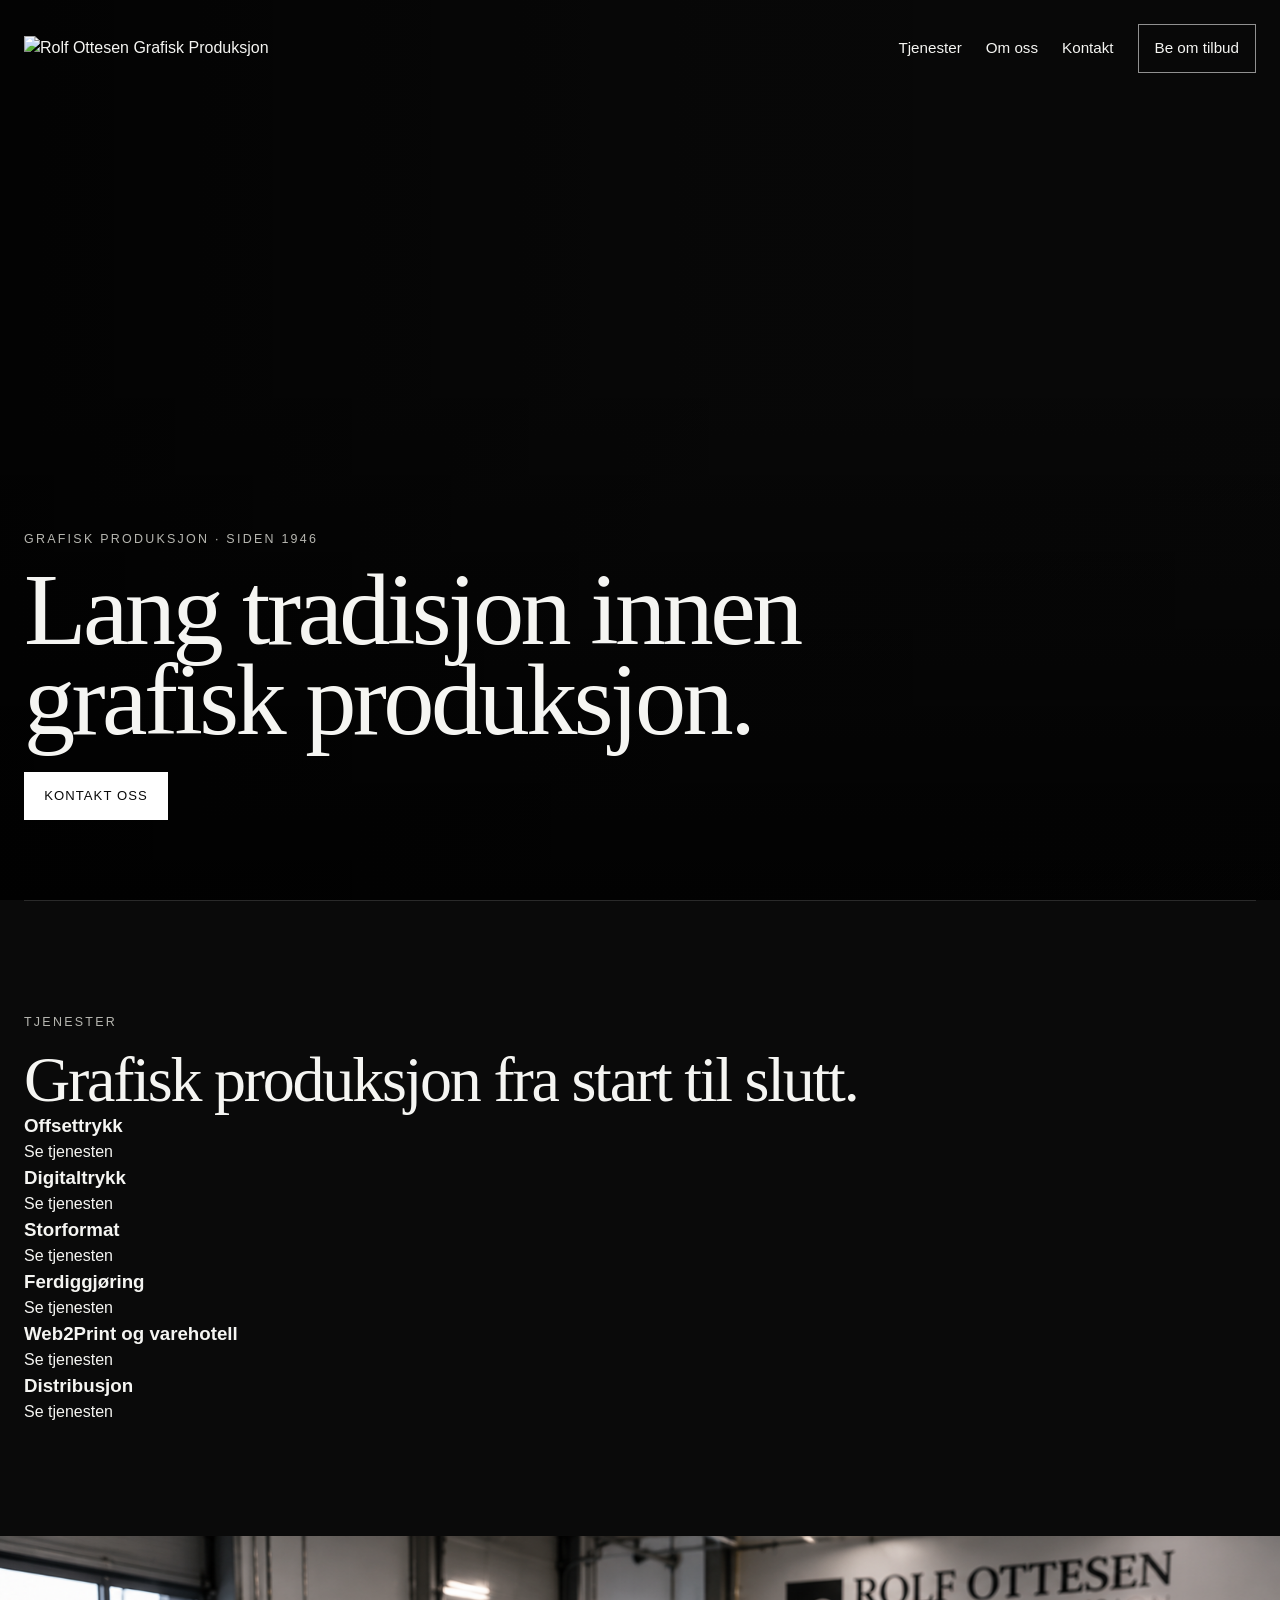
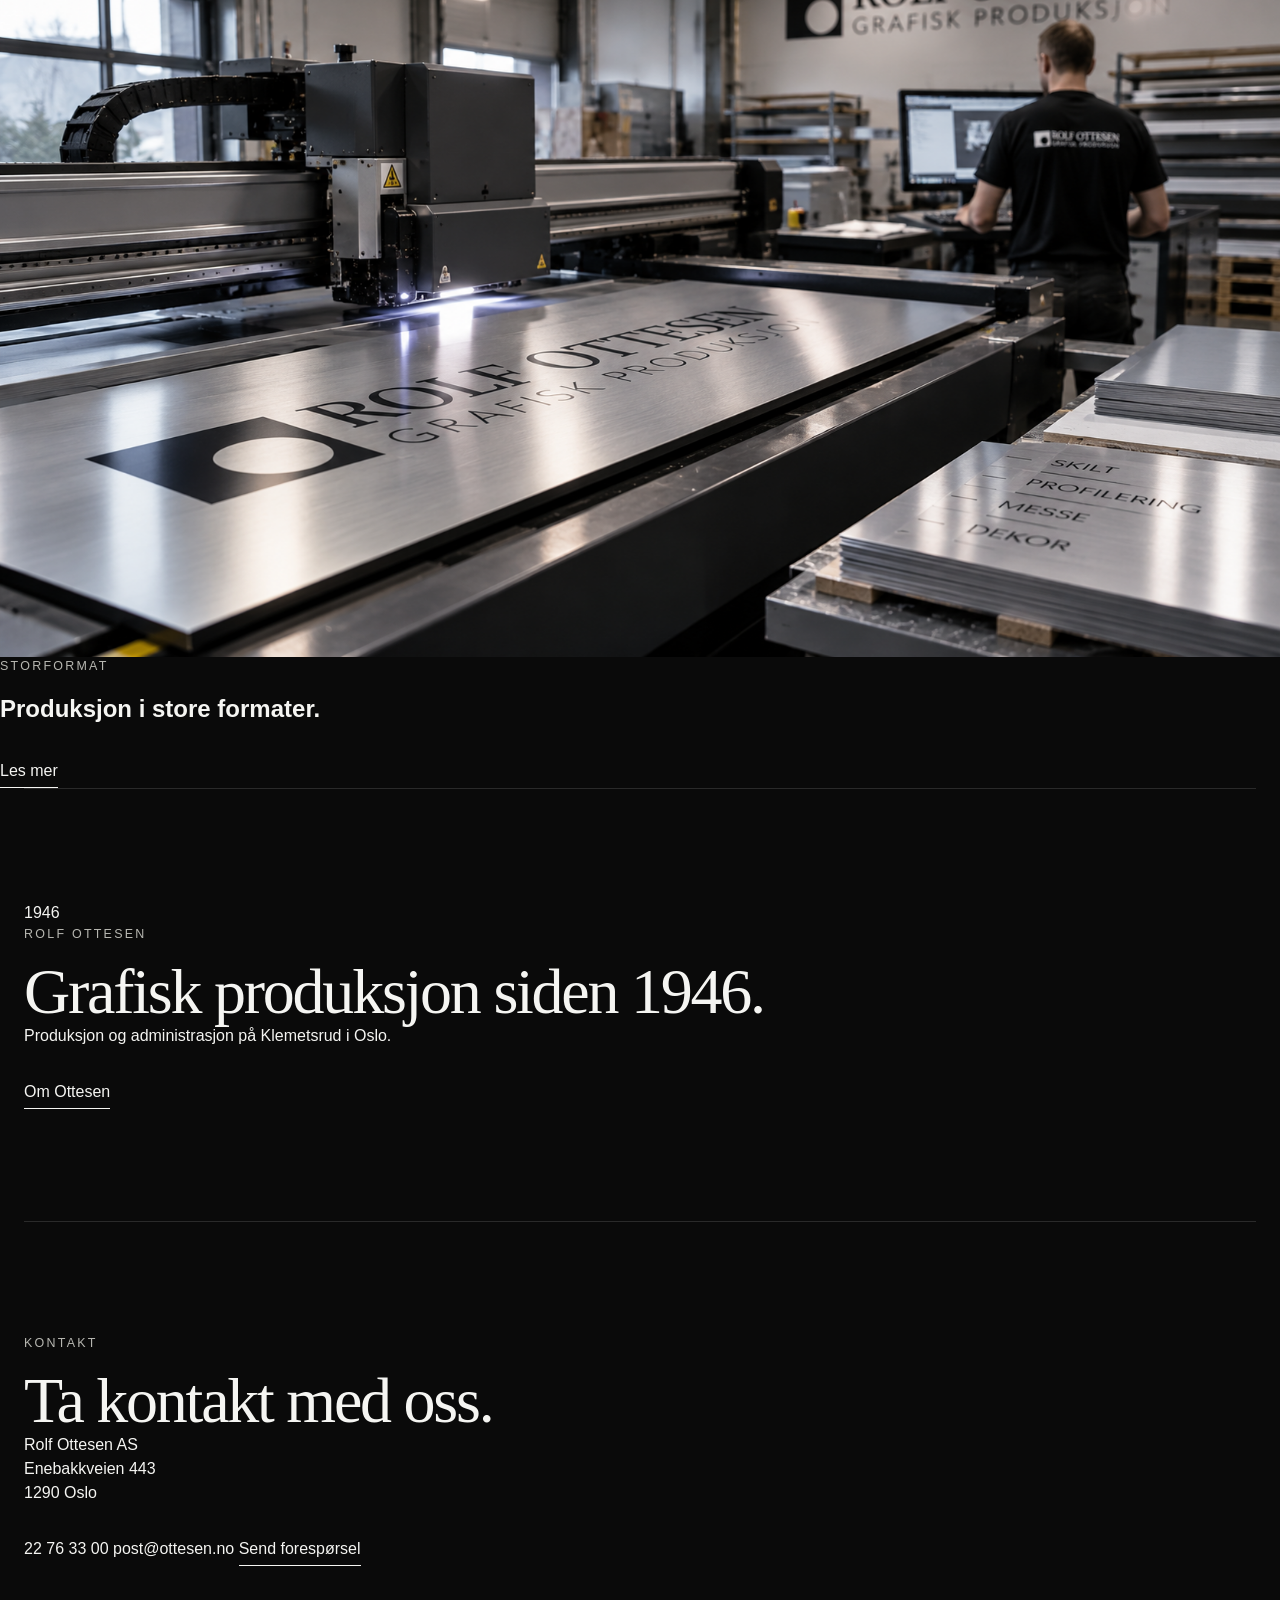
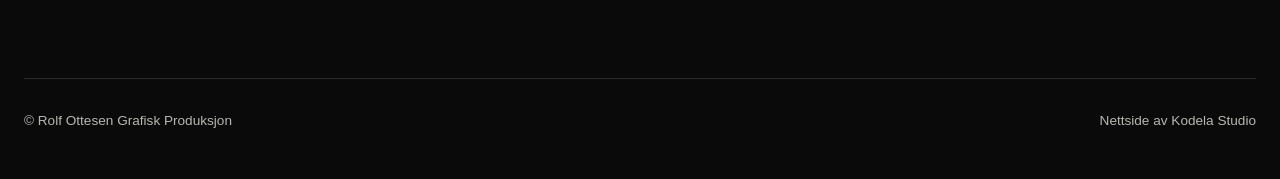
==== index.html @ e12b0594 "Simplify homepage and align content with Ottesen identity" ====
<!DOCTYPE html>
<html lang="no">
<head>
  <meta charset="UTF-8">
  <meta name="viewport" content="width=device-width, initial-scale=1.0">
  <meta name="description" content="Rolf Ottesen Grafisk Produksjon – totalleverandør av trykksaker siden 1946.">
  <title>Rolf Ottesen | Grafisk Produksjon</title>
  <link rel="stylesheet" href="css/style.css">
</head>
<body>
  <header class="site-header">
    <a href="index.html" class="logo-link" aria-label="Rolf Ottesen forside">
      <img src="assests/logo/logo1.png" alt="Rolf Ottesen Grafisk Produksjon" class="site-logo">
    </a>
    <nav class="main-nav" aria-label="Hovednavigasjon">
      <a href="tjenester.html">Tjenester</a>
      <a href="om.html">Om oss</a>
      <a href="kontakt.html">Kontakt</a>
      <a href="kontakt.html" class="nav-cta">Be om tilbud</a>
    </nav>
  </header>

  <main>
    <section class="hero">
      <video class="hero-video" autoplay muted loop playsinline preload="metadata">
        <source src="assests/video/rolfOttsersenHeroVideo.mp4" type="video/mp4">
      </video>
      <div class="hero-overlay"></div>
      <div class="hero-content">
        <p class="eyebrow">Grafisk produksjon · siden 1946</p>
        <h1>Lang tradisjon innen<br>grafisk produksjon.</h1>
        <a href="kontakt.html" class="button button-primary">Kontakt oss</a>
      </div>
    </section>

    <section class="section services-section">
      <div class="section-intro">
        <p class="eyebrow">Tjenester</p>
        <h2>Grafisk produksjon fra start til slutt.</h2>
      </div>
      <div class="service-list">
        <a href="tjenester.html" class="service-row"><h3>Offsettrykk</h3><span>Se tjenesten</span></a>
        <a href="tjenester.html" class="service-row"><h3>Digitaltrykk</h3><span>Se tjenesten</span></a>
        <a href="tjenester.html" class="service-row"><h3>Storformat</h3><span>Se tjenesten</span></a>
        <a href="tjenester.html" class="service-row"><h3>Ferdiggjøring</h3><span>Se tjenesten</span></a>
        <a href="tjenester.html" class="service-row"><h3>Web2Print og varehotell</h3><span>Se tjenesten</span></a>
        <a href="tjenester.html" class="service-row"><h3>Distribusjon</h3><span>Se tjenesten</span></a>
      </div>
    </section>

    <section class="production-feature">
      <div class="production-image-wrap">
        <img src="assests/images/aluminiumbilde.png" alt="Grafisk produksjon i storformat" class="production-image">
      </div>
      <div class="production-copy">
        <p class="eyebrow">Storformat</p>
        <h2>Produksjon i store formater.</h2>
        <a href="tjenester.html" class="text-link">Les mer</a>
      </div>
    </section>

    <section class="section heritage-section">
      <p class="heritage-year">1946</p>
      <div class="heritage-copy">
        <p class="eyebrow">Rolf Ottesen</p>
        <h2>Grafisk produksjon siden 1946.</h2>
        <p>Produksjon og administrasjon på Klemetsrud i Oslo.</p>
        <a href="om.html" class="text-link">Om Ottesen</a>
      </div>
    </section>

    <section class="section contact-section">
      <div>
        <p class="eyebrow">Kontakt</p>
        <h2>Ta kontakt med oss.</h2>
      </div>
      <div class="contact-details">
        <p>Rolf Ottesen AS</p>
        <p>Enebakkveien 443<br>1290 Oslo</p>
        <a href="tel:+4722763300">22 76 33 00</a>
        <a href="mailto:post@ottesen.no">post@ottesen.no</a>
        <a href="kontakt.html" class="text-link">Send forespørsel</a>
      </div>
    </section>
  </main>

  <footer class="site-footer">
    <p>© Rolf Ottesen Grafisk Produksjon</p>
    <p>Nettside av Kodela Studio</p>
  </footer>
  <script src="js/main.js"></script>
</body>
</html>
---- css/style.css ----
:root {
  --bg: #0a0a0a;
  --surface: #111111;
  --text: #f5f5f2;
  --muted: #b7b7b1;
  --line: #2a2a2a;
  --accent: #ffffff;
  --max-width: 1400px;
}
* { box-sizing: border-box; margin: 0; padding: 0; }
html { scroll-behavior: smooth; }
body { background: var(--bg); color: var(--text); font-family: Arial, Helvetica, sans-serif; line-height: 1.5; }
a { color: inherit; text-decoration: none; }
img, video { display: block; max-width: 100%; }
.site-header { position:absolute; inset:0 0 auto 0; z-index:20; display:flex; align-items:center; justify-content:space-between; gap:2rem; width:min(100% - 3rem,var(--max-width)); margin:0 auto; padding:1.5rem 0; }
.site-logo { width:260px; height:auto; }
.main-nav { display:flex; align-items:center; gap:1.5rem; font-size:.95rem; }
.main-nav a:not(.nav-cta) { position:relative; }
.main-nav a:not(.nav-cta)::after { content:""; position:absolute; left:0; right:100%; bottom:-.35rem; height:1px; background:#fff; transition:right .2s ease; }
.main-nav a:not(.nav-cta):hover::after { right:0; }
.nav-cta { border:1px solid rgba(255,255,255,.55); padding:.75rem 1rem; transition:.2s ease; }
.nav-cta:hover { background:#fff; color:#0a0a0a; }
.hero { position:relative; min-height:100svh; display:grid; align-items:end; overflow:hidden; }
.hero-video { position:absolute; inset:0; width:100%; height:100%; object-fit:cover; }
.hero-overlay { position:absolute; inset:0; background:linear-gradient(90deg,rgba(0,0,0,.72) 0%,rgba(0,0,0,.28) 55%,rgba(0,0,0,.2)),linear-gradient(to top,rgba(0,0,0,.7),transparent 60%); }
.hero-content { position:relative; z-index:2; width:min(100% - 3rem,var(--max-width)); padding:10rem 0 5rem; margin-left:max(1.5rem,calc((100vw - var(--max-width))/2)); }
.eyebrow { text-transform:uppercase; letter-spacing:.18em; font-size:.78rem; color:var(--muted); margin-bottom:1rem; }
.hero h1,.section h2,.feature-copy h2 { font-family:Georgia,'Times New Roman',serif; font-weight:400; letter-spacing:-.035em; }
.hero h1 { max-width:950px; font-size:clamp(3.5rem,8vw,8rem); line-height:.88; margin-bottom:1.7rem; }
.hero-content>p:not(.eyebrow) { max-width:620px; color:#e2e2dd; font-size:1.1rem; }
.hero-actions { display:flex; flex-wrap:wrap; gap:.8rem; margin-top:2rem; }
.button { display:inline-flex; align-items:center; justify-content:center; min-height:48px; padding:.8rem 1.2rem; border:1px solid var(--accent); text-transform:uppercase; letter-spacing:.08em; font-size:.82rem; transition:.2s ease; }
.button-primary { background:var(--accent); color:#0a0a0a; }
.button-primary:hover { background:transparent; color:#fff; }
.button-secondary { background:transparent; color:var(--text); }
.button-secondary:hover { background:#fff; color:#0a0a0a; }
.section { width:min(100% - 3rem,var(--max-width)); margin:0 auto; padding:7rem 0; border-top:1px solid var(--line); }
.section h2,.feature-copy h2 { font-size:clamp(2.4rem,5vw,5rem); line-height:1; max-width:1000px; }
.intro-section>p:last-child { max-width:700px; margin-top:1.5rem; color:var(--muted); font-size:1.08rem; }
.section-heading { margin-bottom:2.5rem; }
.service-grid { display:grid; grid-template-columns:repeat(4,1fr); border-top:1px solid var(--line); border-left:1px solid var(--line); }
.service-card { min-height:280px; padding:1.5rem; border-right:1px solid var(--line); border-bottom:1px solid var(--line); display:flex; flex-direction:column; transition:background 180ms ease,color 180ms ease; }
.service-card:hover { background:#f5f5f2; color:#0a0a0a; }
.service-card span { color:var(--muted); font-size:.8rem; }
.service-card h3 { margin-top:auto; font-size:1.4rem; font-weight:500; }
.service-card p { margin-top:.55rem; color:var(--muted); font-size:.9rem; max-width:220px; }
.service-card:hover p,.service-card:hover span { color:#555; }
.feature-section { width:min(100% - 3rem,var(--max-width)); margin:2rem auto 7rem; display:grid; grid-template-columns:1.35fr .65fr; min-height:650px; background:#f2f1ed; color:#111; }
.feature-image-wrap { min-height:650px; overflow:hidden; }
.feature-image { width:100%; height:100%; object-fit:cover; transition:transform .7s ease; }
.feature-section:hover .feature-image { transform:scale(1.015); }
.feature-copy { display:flex; flex-direction:column; justify-content:flex-end; padding:clamp(2rem,5vw,5rem); }
.feature-copy .eyebrow { color:#666; }
.feature-copy p:not(.eyebrow) { color:#555; margin-top:1.5rem; max-width:500px; }
.feature-copy .text-link { align-self:flex-start; }
.history-preview { display:grid; grid-template-columns:minmax(250px,.7fr) 1.3fr; gap:4rem; align-items:end; }
.year-mark { font-family:Georgia,'Times New Roman',serif; font-size:clamp(6rem,16vw,15rem); line-height:.75; letter-spacing:-.08em; }
.text-link { display:inline-block; margin-top:2rem; border-bottom:1px solid currentColor; padding-bottom:.25rem; }
.cta-section { text-align:center; display:flex; flex-direction:column; align-items:center; }
.cta-section .button { margin-top:2rem; }
.site-footer { width:min(100% - 3rem,var(--max-width)); margin:0 auto; padding:2rem 0 3rem; border-top:1px solid var(--line); display:flex; justify-content:space-between; gap:1rem; color:var(--muted); font-size:.85rem; }
.page-shell { width:min(100% - 3rem,var(--max-width)); margin:0 auto; padding:10rem 0 6rem; }
.page-shell h1 { font-family:Georgia,'Times New Roman',serif; font-size:clamp(3rem,8vw,7rem); font-weight:400; line-height:.95; margin-bottom:2rem; }
.page-shell p { color:var(--muted); max-width:760px; }
@media(max-width:900px){ .site-header{align-items:flex-start}.site-logo{width:200px}.main-nav{display:none}.service-grid{grid-template-columns:1fr 1fr}.feature-section{grid-template-columns:1fr;min-height:0}.feature-image-wrap{min-height:500px}.history-preview{grid-template-columns:1fr} }
@media(max-width:600px){ .site-header,.section,.site-footer,.page-shell,.feature-section{width:min(100% - 2rem,var(--max-width))}.hero-content{width:calc(100% - 2rem);margin-left:1rem;padding-bottom:3rem}.hero h1{font-size:clamp(3.3rem,18vw,5.5rem)}.section{padding:5rem 0}.service-grid{grid-template-columns:1fr}.service-card{min-height:190px}.feature-section{margin-bottom:5rem}.feature-image-wrap{min-height:340px}.feature-copy{padding:2rem}.site-footer{flex-direction:column} }
@media(prefers-reduced-motion:reduce){html{scroll-behavior:auto}.feature-image,.button,.nav-cta{transition:none}}
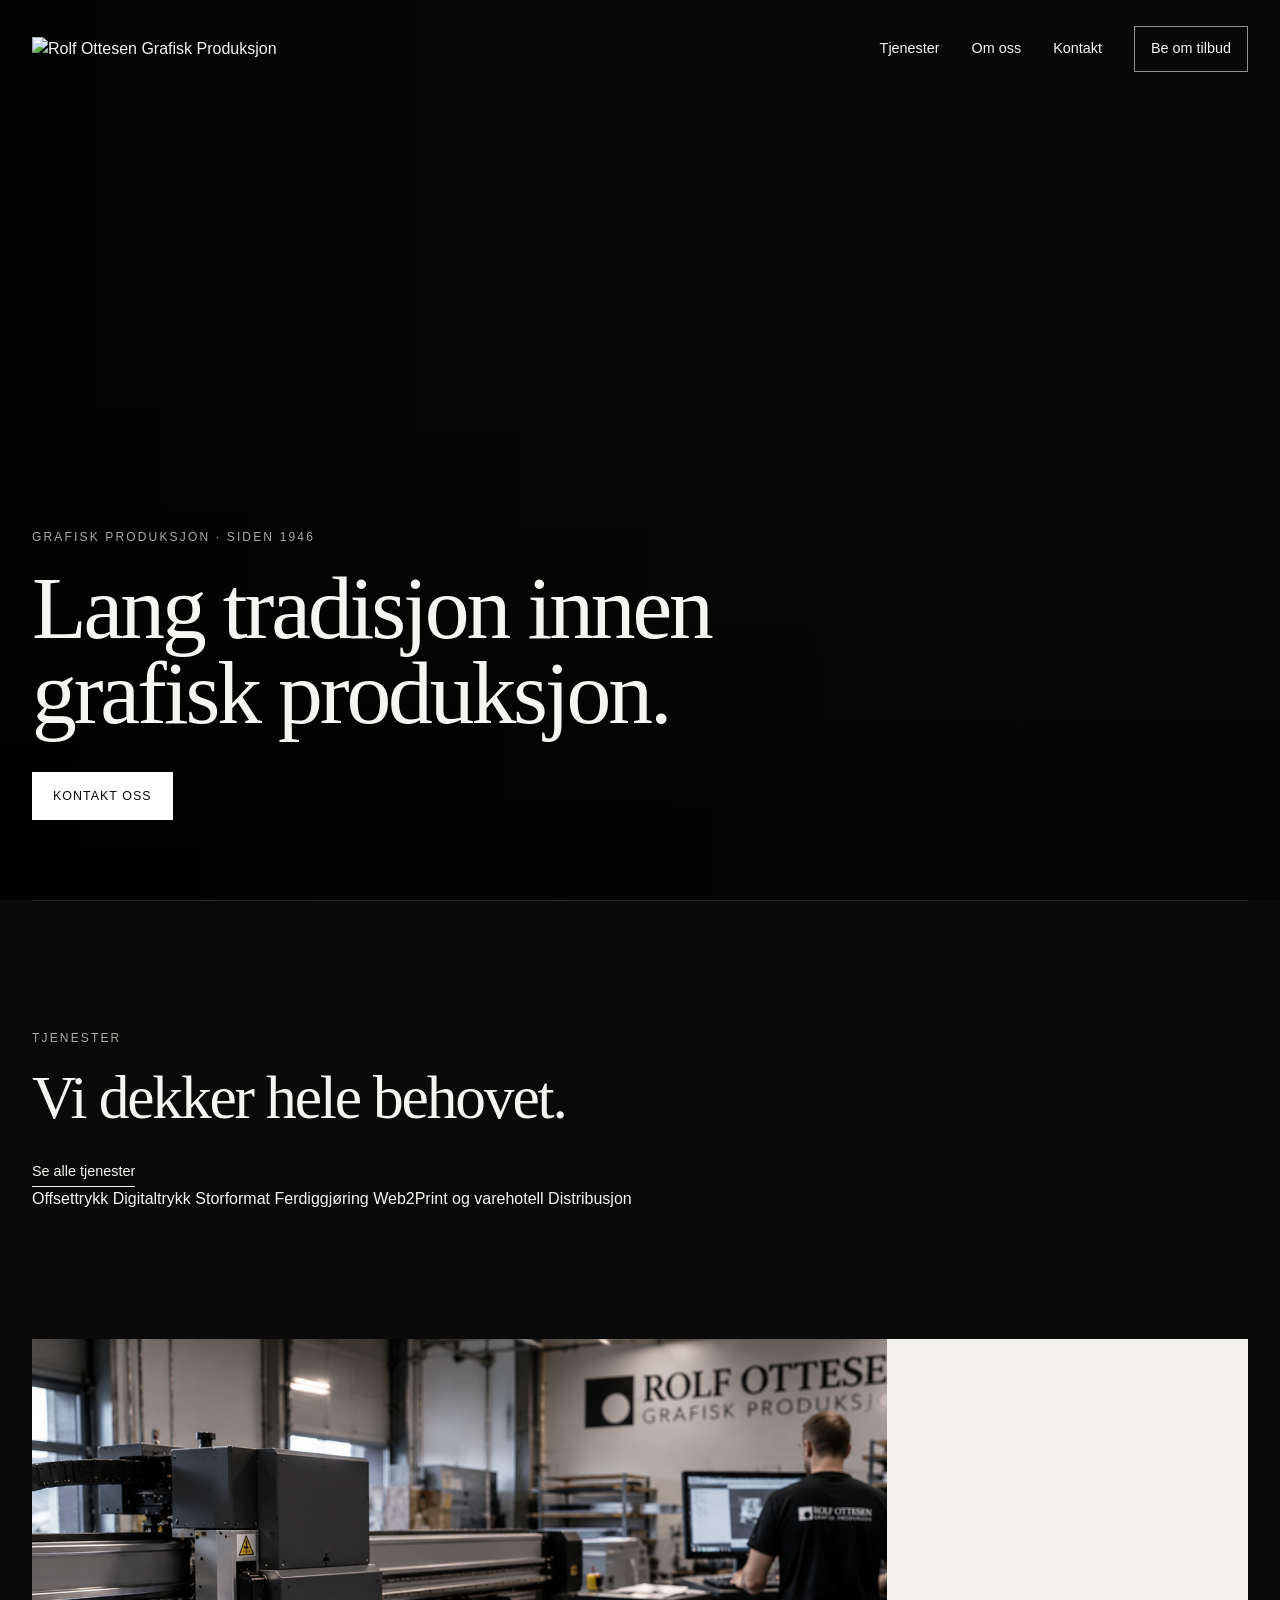
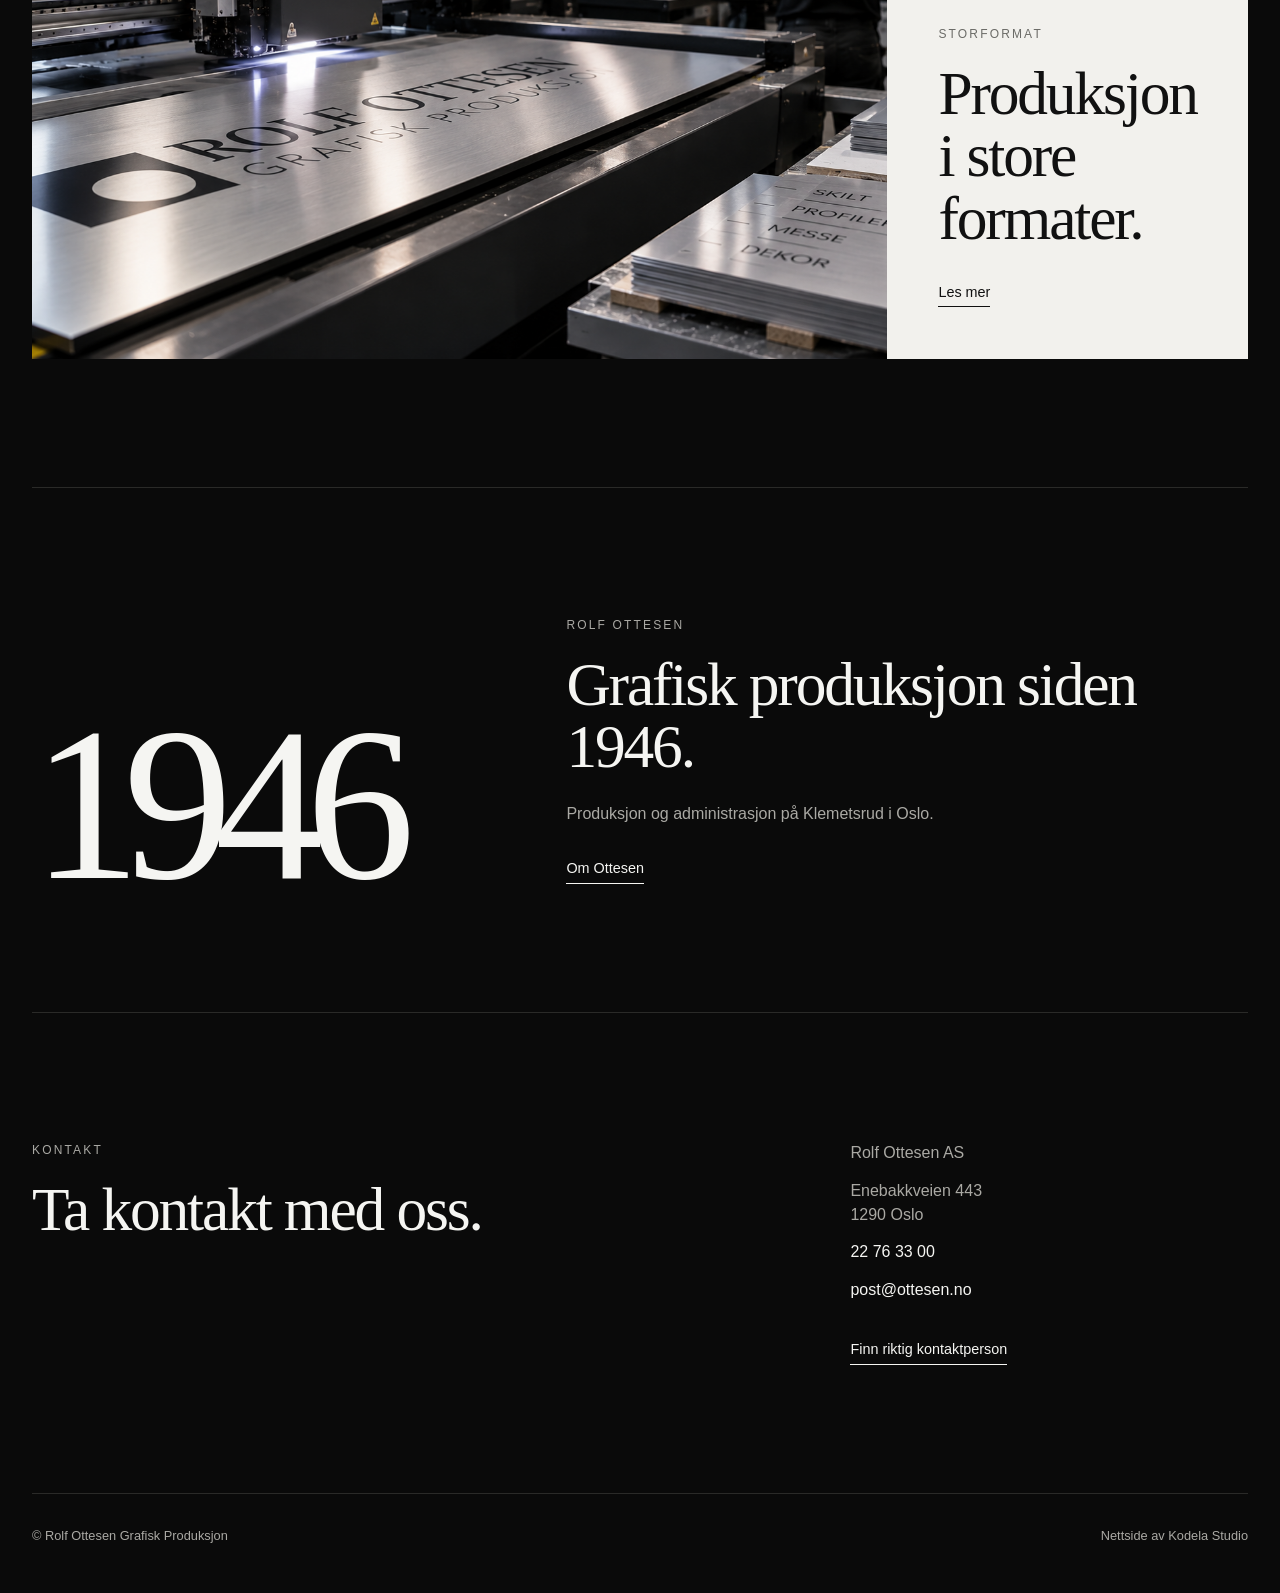
==== commit f8198aa7: "Refine homepage services presentation" ====
--- a/index.html
+++ b/index.html
@@ -9,22 +9,15 @@
 </head>
 <body>
   <header class="site-header">
-    <a href="index.html" class="logo-link" aria-label="Rolf Ottesen forside">
-      <img src="assests/logo/logo1.png" alt="Rolf Ottesen Grafisk Produksjon" class="site-logo">
-    </a>
+    <a href="index.html" class="logo-link" aria-label="Rolf Ottesen forside"><img src="assests/logo/logo1.png" alt="Rolf Ottesen Grafisk Produksjon" class="site-logo"></a>
     <nav class="main-nav" aria-label="Hovednavigasjon">
-      <a href="tjenester.html">Tjenester</a>
-      <a href="om.html">Om oss</a>
-      <a href="kontakt.html">Kontakt</a>
-      <a href="kontakt.html" class="nav-cta">Be om tilbud</a>
+      <a href="tjenester.html">Tjenester</a><a href="om.html">Om oss</a><a href="kontakt.html">Kontakt</a><a href="kontakt.html" class="nav-cta">Be om tilbud</a>
     </nav>
   </header>
 
   <main>
     <section class="hero">
-      <video class="hero-video" autoplay muted loop playsinline preload="metadata">
-        <source src="assests/video/rolfOttsersenHeroVideo.mp4" type="video/mp4">
-      </video>
+      <video class="hero-video" autoplay muted loop playsinline preload="metadata"><source src="assests/video/rolfOttsersenHeroVideo.mp4" type="video/mp4"></video>
       <div class="hero-overlay"></div>
       <div class="hero-content">
         <p class="eyebrow">Grafisk produksjon · siden 1946</p>
@@ -34,60 +27,38 @@
     </section>
 
     <section class="section services-section">
-      <div class="section-intro">
+      <div class="services-heading">
         <p class="eyebrow">Tjenester</p>
-        <h2>Grafisk produksjon fra start til slutt.</h2>
+        <h2>Vi dekker hele behovet.</h2>
+        <a href="tjenester.html" class="text-link">Se alle tjenester</a>
       </div>
-      <div class="service-list">
-        <a href="tjenester.html" class="service-row"><h3>Offsettrykk</h3><span>Se tjenesten</span></a>
-        <a href="tjenester.html" class="service-row"><h3>Digitaltrykk</h3><span>Se tjenesten</span></a>
-        <a href="tjenester.html" class="service-row"><h3>Storformat</h3><span>Se tjenesten</span></a>
-        <a href="tjenester.html" class="service-row"><h3>Ferdiggjøring</h3><span>Se tjenesten</span></a>
-        <a href="tjenester.html" class="service-row"><h3>Web2Print og varehotell</h3><span>Se tjenesten</span></a>
-        <a href="tjenester.html" class="service-row"><h3>Distribusjon</h3><span>Se tjenesten</span></a>
+      <div class="services-simple">
+        <a href="tjenester.html">Offsettrykk</a>
+        <a href="tjenester.html">Digitaltrykk</a>
+        <a href="tjenester.html">Storformat</a>
+        <a href="tjenester.html">Ferdiggjøring</a>
+        <a href="tjenester.html">Web2Print og varehotell</a>
+        <a href="tjenester.html">Distribusjon</a>
       </div>
     </section>
 
     <section class="production-feature">
-      <div class="production-image-wrap">
-        <img src="assests/images/aluminiumbilde.png" alt="Grafisk produksjon i storformat" class="production-image">
-      </div>
-      <div class="production-copy">
-        <p class="eyebrow">Storformat</p>
-        <h2>Produksjon i store formater.</h2>
-        <a href="tjenester.html" class="text-link">Les mer</a>
-      </div>
+      <div class="production-image-wrap"><img src="assests/images/aluminiumbilde.png" alt="Grafisk produksjon i storformat" class="production-image"></div>
+      <div class="production-copy"><p class="eyebrow">Storformat</p><h2>Produksjon i store formater.</h2><a href="tjenester.html" class="text-link">Les mer</a></div>
     </section>
 
     <section class="section heritage-section">
       <p class="heritage-year">1946</p>
-      <div class="heritage-copy">
-        <p class="eyebrow">Rolf Ottesen</p>
-        <h2>Grafisk produksjon siden 1946.</h2>
-        <p>Produksjon og administrasjon på Klemetsrud i Oslo.</p>
-        <a href="om.html" class="text-link">Om Ottesen</a>
-      </div>
+      <div class="heritage-copy"><p class="eyebrow">Rolf Ottesen</p><h2>Grafisk produksjon siden 1946.</h2><p>Produksjon og administrasjon på Klemetsrud i Oslo.</p><a href="om.html" class="text-link">Om Ottesen</a></div>
     </section>
 
     <section class="section contact-section">
-      <div>
-        <p class="eyebrow">Kontakt</p>
-        <h2>Ta kontakt med oss.</h2>
-      </div>
-      <div class="contact-details">
-        <p>Rolf Ottesen AS</p>
-        <p>Enebakkveien 443<br>1290 Oslo</p>
-        <a href="tel:+4722763300">22 76 33 00</a>
-        <a href="mailto:post@ottesen.no">post@ottesen.no</a>
-        <a href="kontakt.html" class="text-link">Send forespørsel</a>
-      </div>
+      <div><p class="eyebrow">Kontakt</p><h2>Ta kontakt med oss.</h2></div>
+      <div class="contact-details"><p>Rolf Ottesen AS</p><p>Enebakkveien 443<br>1290 Oslo</p><a href="tel:+4722763300">22 76 33 00</a><a href="mailto:post@ottesen.no">post@ottesen.no</a><a href="kontakt.html" class="text-link">Finn riktig kontaktperson</a></div>
     </section>
   </main>
 
-  <footer class="site-footer">
-    <p>© Rolf Ottesen Grafisk Produksjon</p>
-    <p>Nettside av Kodela Studio</p>
-  </footer>
+  <footer class="site-footer"><p>© Rolf Ottesen Grafisk Produksjon</p><p>Nettside av Kodela Studio</p></footer>
   <script src="js/main.js"></script>
 </body>
 </html>
--- a/css/style.css
+++ b/css/style.css
@@ -1,67 +1,105 @@
 :root {
   --bg: #0a0a0a;
-  --surface: #111111;
   --text: #f5f5f2;
-  --muted: #b7b7b1;
-  --line: #2a2a2a;
-  --accent: #ffffff;
+  --muted: #aaa9a4;
+  --line: #2a2a28;
+  --paper: #f2f1ed;
   --max-width: 1400px;
 }
+
 * { box-sizing: border-box; margin: 0; padding: 0; }
 html { scroll-behavior: smooth; }
 body { background: var(--bg); color: var(--text); font-family: Arial, Helvetica, sans-serif; line-height: 1.5; }
 a { color: inherit; text-decoration: none; }
 img, video { display: block; max-width: 100%; }
-.site-header { position:absolute; inset:0 0 auto 0; z-index:20; display:flex; align-items:center; justify-content:space-between; gap:2rem; width:min(100% - 3rem,var(--max-width)); margin:0 auto; padding:1.5rem 0; }
-.site-logo { width:260px; height:auto; }
-.main-nav { display:flex; align-items:center; gap:1.5rem; font-size:.95rem; }
-.main-nav a:not(.nav-cta) { position:relative; }
-.main-nav a:not(.nav-cta)::after { content:""; position:absolute; left:0; right:100%; bottom:-.35rem; height:1px; background:#fff; transition:right .2s ease; }
-.main-nav a:not(.nav-cta):hover::after { right:0; }
-.nav-cta { border:1px solid rgba(255,255,255,.55); padding:.75rem 1rem; transition:.2s ease; }
-.nav-cta:hover { background:#fff; color:#0a0a0a; }
-.hero { position:relative; min-height:100svh; display:grid; align-items:end; overflow:hidden; }
-.hero-video { position:absolute; inset:0; width:100%; height:100%; object-fit:cover; }
-.hero-overlay { position:absolute; inset:0; background:linear-gradient(90deg,rgba(0,0,0,.72) 0%,rgba(0,0,0,.28) 55%,rgba(0,0,0,.2)),linear-gradient(to top,rgba(0,0,0,.7),transparent 60%); }
-.hero-content { position:relative; z-index:2; width:min(100% - 3rem,var(--max-width)); padding:10rem 0 5rem; margin-left:max(1.5rem,calc((100vw - var(--max-width))/2)); }
-.eyebrow { text-transform:uppercase; letter-spacing:.18em; font-size:.78rem; color:var(--muted); margin-bottom:1rem; }
-.hero h1,.section h2,.feature-copy h2 { font-family:Georgia,'Times New Roman',serif; font-weight:400; letter-spacing:-.035em; }
-.hero h1 { max-width:950px; font-size:clamp(3.5rem,8vw,8rem); line-height:.88; margin-bottom:1.7rem; }
-.hero-content>p:not(.eyebrow) { max-width:620px; color:#e2e2dd; font-size:1.1rem; }
-.hero-actions { display:flex; flex-wrap:wrap; gap:.8rem; margin-top:2rem; }
-.button { display:inline-flex; align-items:center; justify-content:center; min-height:48px; padding:.8rem 1.2rem; border:1px solid var(--accent); text-transform:uppercase; letter-spacing:.08em; font-size:.82rem; transition:.2s ease; }
-.button-primary { background:var(--accent); color:#0a0a0a; }
-.button-primary:hover { background:transparent; color:#fff; }
-.button-secondary { background:transparent; color:var(--text); }
-.button-secondary:hover { background:#fff; color:#0a0a0a; }
-.section { width:min(100% - 3rem,var(--max-width)); margin:0 auto; padding:7rem 0; border-top:1px solid var(--line); }
-.section h2,.feature-copy h2 { font-size:clamp(2.4rem,5vw,5rem); line-height:1; max-width:1000px; }
-.intro-section>p:last-child { max-width:700px; margin-top:1.5rem; color:var(--muted); font-size:1.08rem; }
-.section-heading { margin-bottom:2.5rem; }
-.service-grid { display:grid; grid-template-columns:repeat(4,1fr); border-top:1px solid var(--line); border-left:1px solid var(--line); }
-.service-card { min-height:280px; padding:1.5rem; border-right:1px solid var(--line); border-bottom:1px solid var(--line); display:flex; flex-direction:column; transition:background 180ms ease,color 180ms ease; }
-.service-card:hover { background:#f5f5f2; color:#0a0a0a; }
-.service-card span { color:var(--muted); font-size:.8rem; }
-.service-card h3 { margin-top:auto; font-size:1.4rem; font-weight:500; }
-.service-card p { margin-top:.55rem; color:var(--muted); font-size:.9rem; max-width:220px; }
-.service-card:hover p,.service-card:hover span { color:#555; }
-.feature-section { width:min(100% - 3rem,var(--max-width)); margin:2rem auto 7rem; display:grid; grid-template-columns:1.35fr .65fr; min-height:650px; background:#f2f1ed; color:#111; }
-.feature-image-wrap { min-height:650px; overflow:hidden; }
-.feature-image { width:100%; height:100%; object-fit:cover; transition:transform .7s ease; }
-.feature-section:hover .feature-image { transform:scale(1.015); }
-.feature-copy { display:flex; flex-direction:column; justify-content:flex-end; padding:clamp(2rem,5vw,5rem); }
-.feature-copy .eyebrow { color:#666; }
-.feature-copy p:not(.eyebrow) { color:#555; margin-top:1.5rem; max-width:500px; }
-.feature-copy .text-link { align-self:flex-start; }
-.history-preview { display:grid; grid-template-columns:minmax(250px,.7fr) 1.3fr; gap:4rem; align-items:end; }
-.year-mark { font-family:Georgia,'Times New Roman',serif; font-size:clamp(6rem,16vw,15rem); line-height:.75; letter-spacing:-.08em; }
-.text-link { display:inline-block; margin-top:2rem; border-bottom:1px solid currentColor; padding-bottom:.25rem; }
-.cta-section { text-align:center; display:flex; flex-direction:column; align-items:center; }
-.cta-section .button { margin-top:2rem; }
-.site-footer { width:min(100% - 3rem,var(--max-width)); margin:0 auto; padding:2rem 0 3rem; border-top:1px solid var(--line); display:flex; justify-content:space-between; gap:1rem; color:var(--muted); font-size:.85rem; }
-.page-shell { width:min(100% - 3rem,var(--max-width)); margin:0 auto; padding:10rem 0 6rem; }
-.page-shell h1 { font-family:Georgia,'Times New Roman',serif; font-size:clamp(3rem,8vw,7rem); font-weight:400; line-height:.95; margin-bottom:2rem; }
-.page-shell p { color:var(--muted); max-width:760px; }
-@media(max-width:900px){ .site-header{align-items:flex-start}.site-logo{width:200px}.main-nav{display:none}.service-grid{grid-template-columns:1fr 1fr}.feature-section{grid-template-columns:1fr;min-height:0}.feature-image-wrap{min-height:500px}.history-preview{grid-template-columns:1fr} }
-@media(max-width:600px){ .site-header,.section,.site-footer,.page-shell,.feature-section{width:min(100% - 2rem,var(--max-width))}.hero-content{width:calc(100% - 2rem);margin-left:1rem;padding-bottom:3rem}.hero h1{font-size:clamp(3.3rem,18vw,5.5rem)}.section{padding:5rem 0}.service-grid{grid-template-columns:1fr}.service-card{min-height:190px}.feature-section{margin-bottom:5rem}.feature-image-wrap{min-height:340px}.feature-copy{padding:2rem}.site-footer{flex-direction:column} }
-@media(prefers-reduced-motion:reduce){html{scroll-behavior:auto}.feature-image,.button,.nav-cta{transition:none}}
+
+.site-header {
+  position: absolute;
+  inset: 0 0 auto;
+  z-index: 20;
+  display: flex;
+  align-items: center;
+  justify-content: space-between;
+  gap: 2rem;
+  width: min(100% - 4rem, var(--max-width));
+  margin: 0 auto;
+  padding: 1.6rem 0;
+}
+
+.site-logo { width: 250px; height: auto; }
+.main-nav { display: flex; align-items: center; gap: 2rem; font-size: .9rem; }
+.main-nav a { transition: opacity .2s ease; }
+.main-nav a:hover { opacity: .65; }
+.nav-cta { border: 1px solid rgba(255,255,255,.55); padding: .7rem 1rem; }
+
+.hero { position: relative; min-height: 100svh; display: grid; align-items: end; overflow: hidden; }
+.hero-video { position: absolute; inset: 0; width: 100%; height: 100%; object-fit: cover; }
+.hero-overlay { position: absolute; inset: 0; background: linear-gradient(90deg, rgba(0,0,0,.7), rgba(0,0,0,.2) 70%), linear-gradient(to top, rgba(0,0,0,.55), transparent 60%); }
+.hero-content { position: relative; z-index: 2; width: min(100% - 4rem, var(--max-width)); margin: 0 auto; padding: 11rem 0 5rem; }
+.eyebrow { margin-bottom: 1.2rem; color: var(--muted); font-size: .75rem; letter-spacing: .18em; text-transform: uppercase; }
+.hero h1, .section h2, .production-copy h2 { font-family: Georgia, 'Times New Roman', serif; font-weight: 400; letter-spacing: -.035em; }
+.hero h1 { max-width: 1050px; margin-bottom: 2.3rem; font-size: clamp(3.5rem, 7vw, 7.5rem); line-height: .95; }
+
+.button { display: inline-flex; min-height: 48px; align-items: center; justify-content: center; padding: .8rem 1.25rem; border: 1px solid #fff; font-size: .78rem; letter-spacing: .08em; text-transform: uppercase; transition: .2s ease; }
+.button-primary { background: #fff; color: #0a0a0a; }
+.button-primary:hover { background: transparent; color: #fff; }
+
+.section { width: min(100% - 4rem, var(--max-width)); margin: 0 auto; padding: 8rem 0; border-top: 1px solid var(--line); }
+.section h2, .production-copy h2 { max-width: 950px; font-size: clamp(2.5rem, 4.8vw, 4.8rem); line-height: 1.02; }
+.section-intro { margin-bottom: 5rem; }
+
+.service-list { border-top: 1px solid var(--line); }
+.service-row { display: flex; align-items: center; justify-content: space-between; gap: 2rem; padding: 1.55rem 0; border-bottom: 1px solid var(--line); }
+.service-row h3 { font-size: clamp(1.25rem, 2vw, 1.8rem); font-weight: 400; }
+.service-row span { color: var(--muted); font-size: .75rem; letter-spacing: .08em; text-transform: uppercase; opacity: 0; transition: opacity .2s ease; }
+.service-row:hover span { opacity: 1; }
+
+.production-feature { width: min(100% - 4rem, var(--max-width)); margin: 0 auto 8rem; display: grid; grid-template-columns: 1.45fr .55fr; background: var(--paper); color: #111; }
+.production-image-wrap { min-height: 620px; overflow: hidden; }
+.production-image { width: 100%; height: 100%; object-fit: cover; }
+.production-copy { display: flex; flex-direction: column; justify-content: flex-end; padding: clamp(2rem, 4vw, 4rem); }
+.production-copy .eyebrow { color: #6b6b67; }
+.text-link { display: inline-block; align-self: flex-start; margin-top: 2rem; padding-bottom: .2rem; border-bottom: 1px solid currentColor; font-size: .9rem; }
+
+.heritage-section { display: grid; grid-template-columns: minmax(300px, .8fr) 1.2fr; align-items: end; gap: 5rem; }
+.heritage-year { font-family: Georgia, 'Times New Roman', serif; font-size: clamp(7rem, 17vw, 15rem); line-height: .72; letter-spacing: -.08em; }
+.heritage-copy > p:not(.eyebrow) { margin-top: 1.5rem; color: var(--muted); }
+
+.contact-section { display: grid; grid-template-columns: 1.3fr .7fr; gap: 5rem; align-items: start; }
+.contact-details { display: flex; flex-direction: column; align-items: flex-start; gap: .85rem; color: var(--muted); }
+.contact-details a:not(.text-link) { color: var(--text); }
+.contact-details .text-link { margin-top: 1.5rem; color: var(--text); }
+
+.site-footer { width: min(100% - 4rem, var(--max-width)); margin: 0 auto; padding: 2rem 0 3rem; border-top: 1px solid var(--line); display: flex; justify-content: space-between; gap: 1rem; color: var(--muted); font-size: .8rem; }
+
+.page-shell { width: min(100% - 4rem, var(--max-width)); margin: 0 auto; padding: 11rem 0 7rem; }
+.page-shell h1 { margin-bottom: 2rem; font-family: Georgia, 'Times New Roman', serif; font-size: clamp(3rem, 8vw, 7rem); font-weight: 400; line-height: .95; }
+.page-shell p { max-width: 760px; color: var(--muted); }
+
+@media (max-width: 900px) {
+  .site-header { align-items: flex-start; }
+  .site-logo { width: 200px; }
+  .main-nav { display: none; }
+  .production-feature { grid-template-columns: 1fr; }
+  .production-image-wrap { min-height: 480px; }
+  .heritage-section, .contact-section { grid-template-columns: 1fr; }
+}
+
+@media (max-width: 600px) {
+  .site-header, .section, .site-footer, .production-feature { width: calc(100% - 2rem); }
+  .hero-content { width: calc(100% - 2rem); padding-bottom: 3rem; }
+  .hero h1 { font-size: clamp(3rem, 15vw, 5rem); }
+  .section { padding: 5rem 0; }
+  .section-intro { margin-bottom: 3rem; }
+  .service-row span { display: none; }
+  .production-feature { margin-bottom: 5rem; }
+  .production-image-wrap { min-height: 340px; }
+  .production-copy { padding: 2rem; }
+  .heritage-section { gap: 3rem; }
+  .site-footer { flex-direction: column; }
+}
+
+@media (prefers-reduced-motion: reduce) {
+  html { scroll-behavior: auto; }
+  .button, .main-nav a, .service-row span { transition: none; }
+}
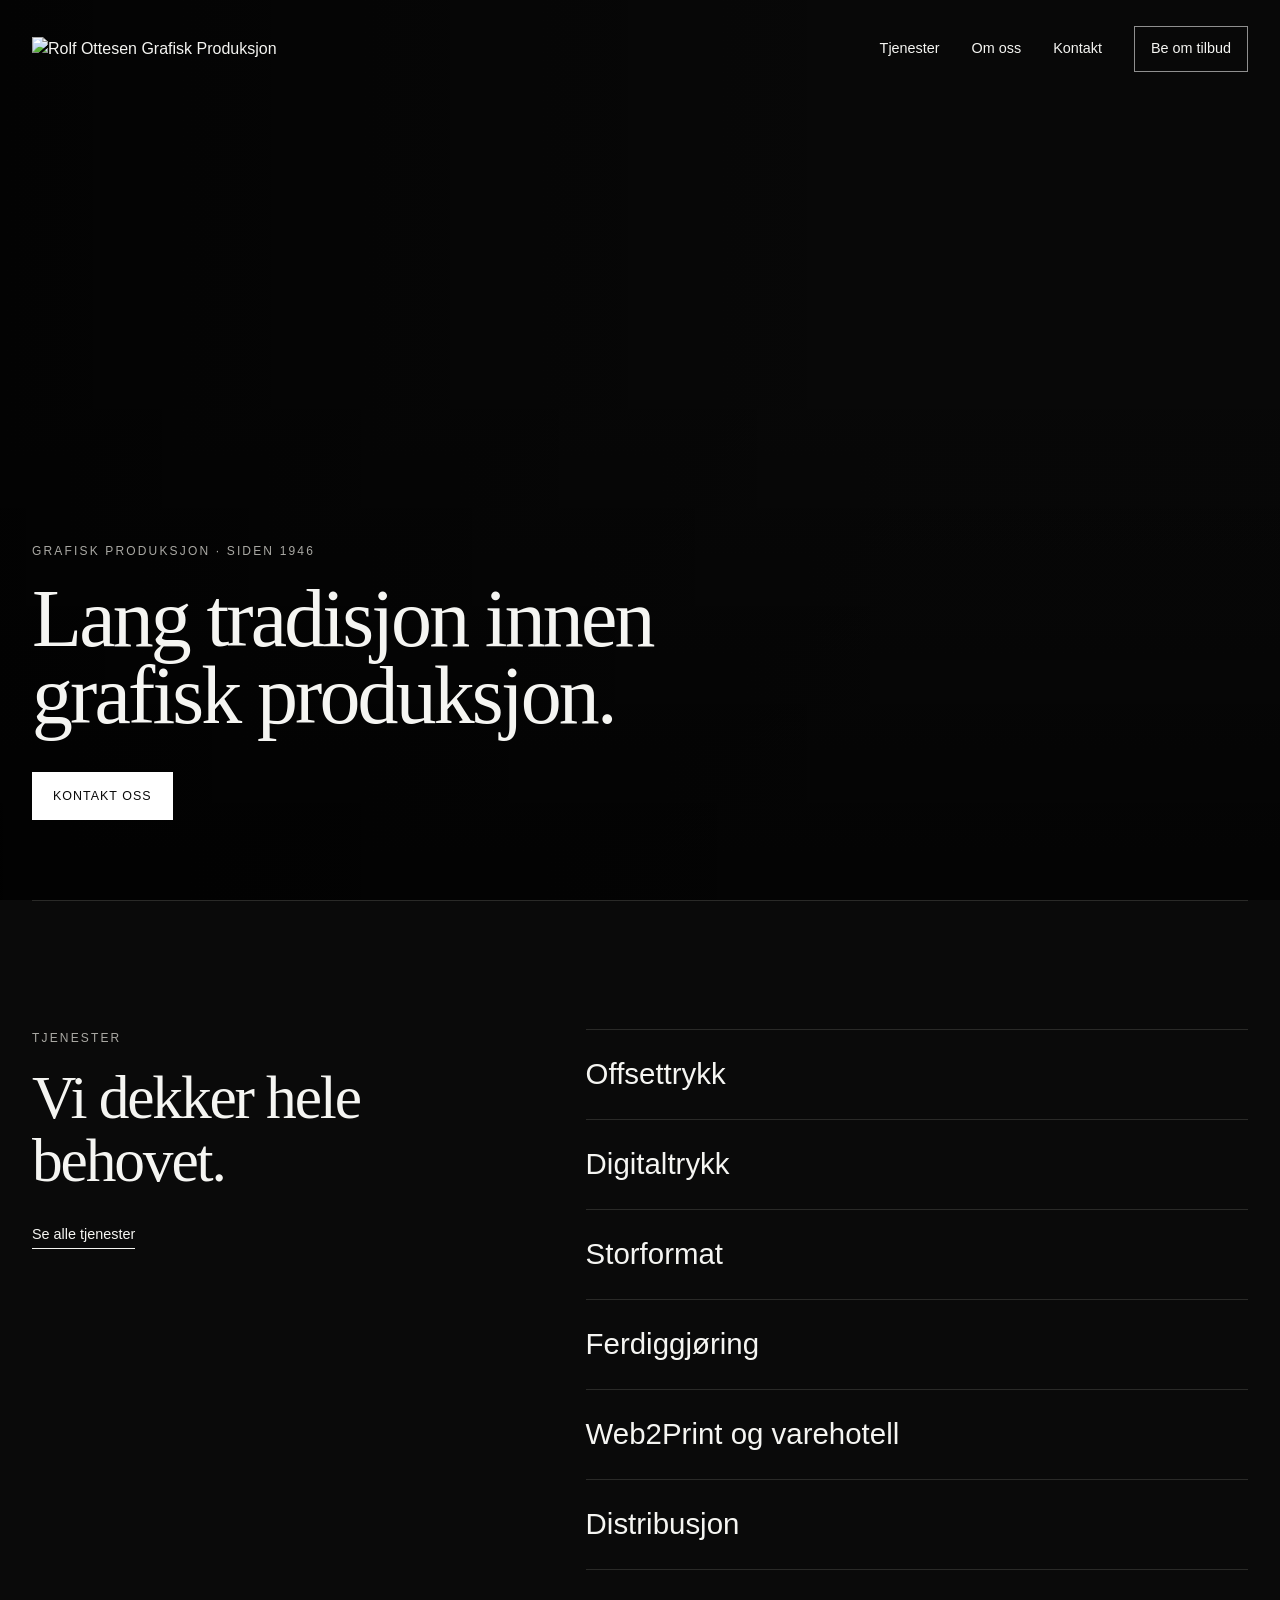
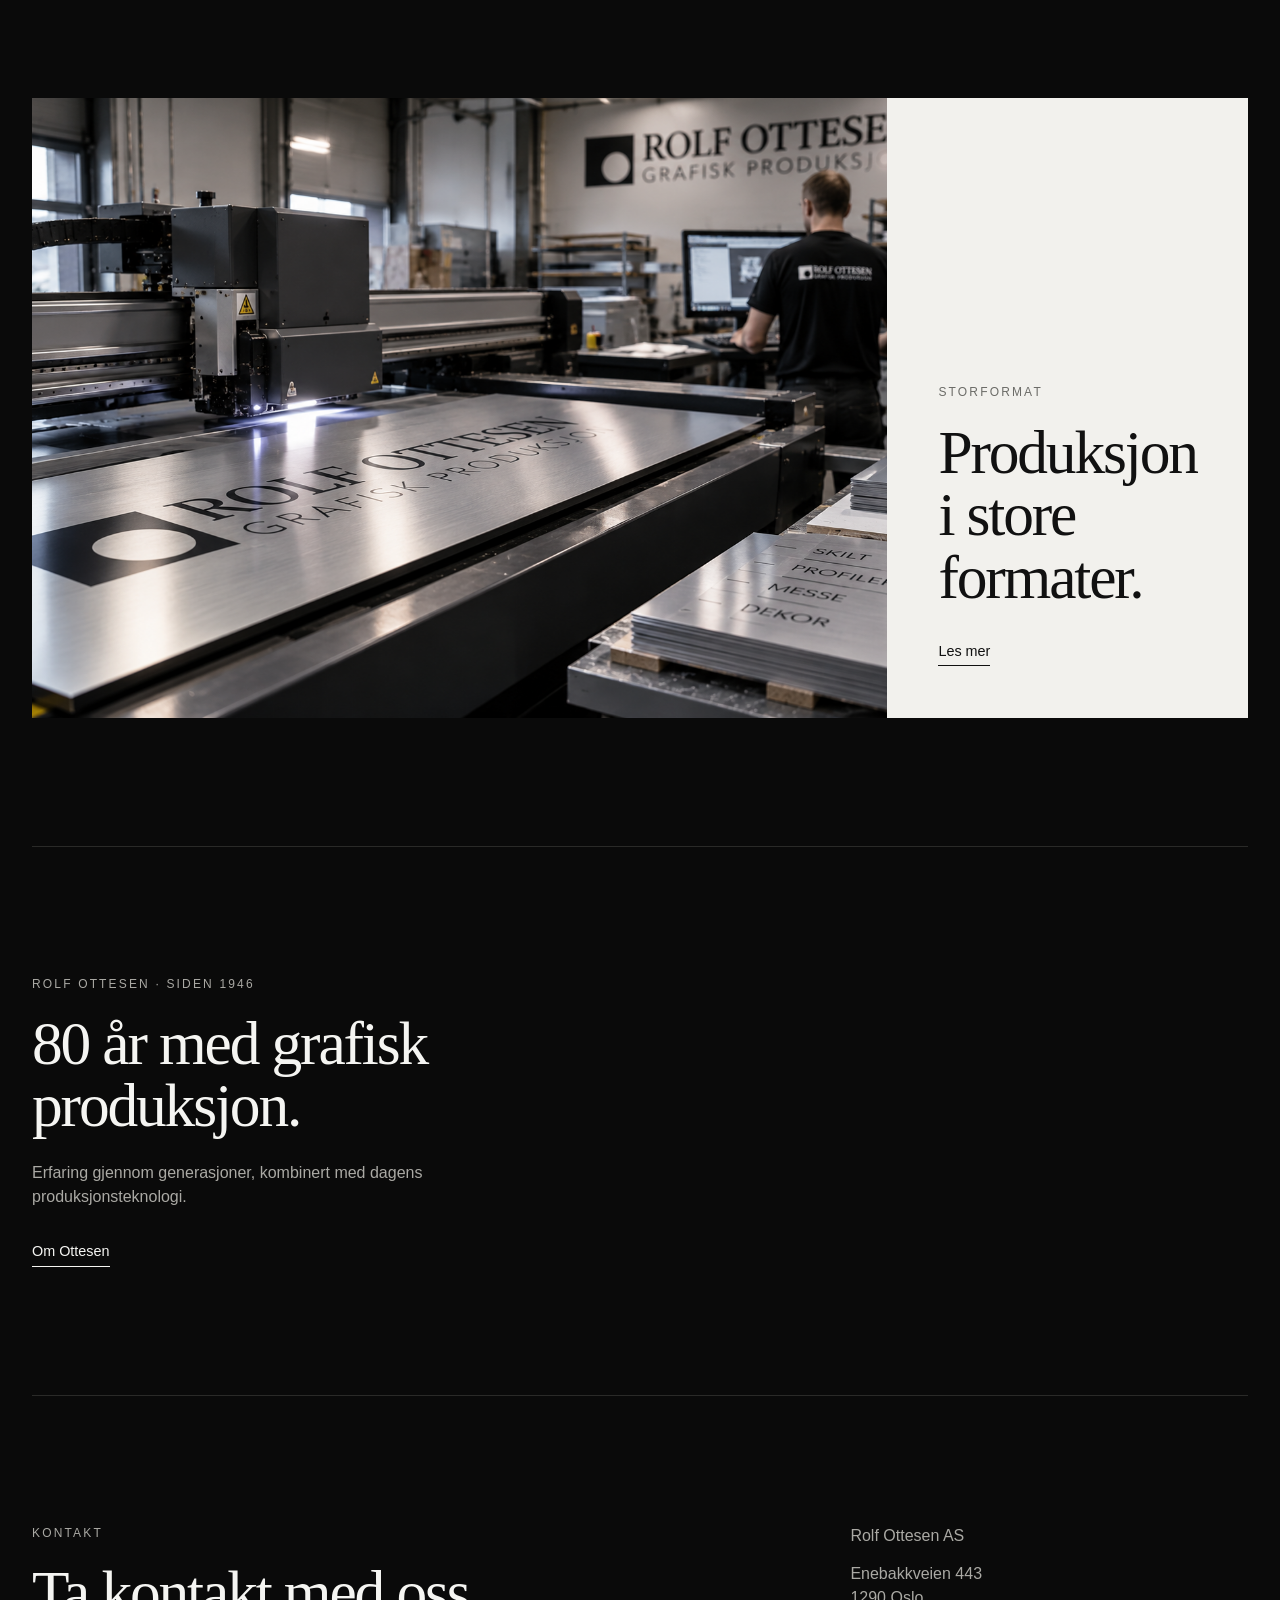
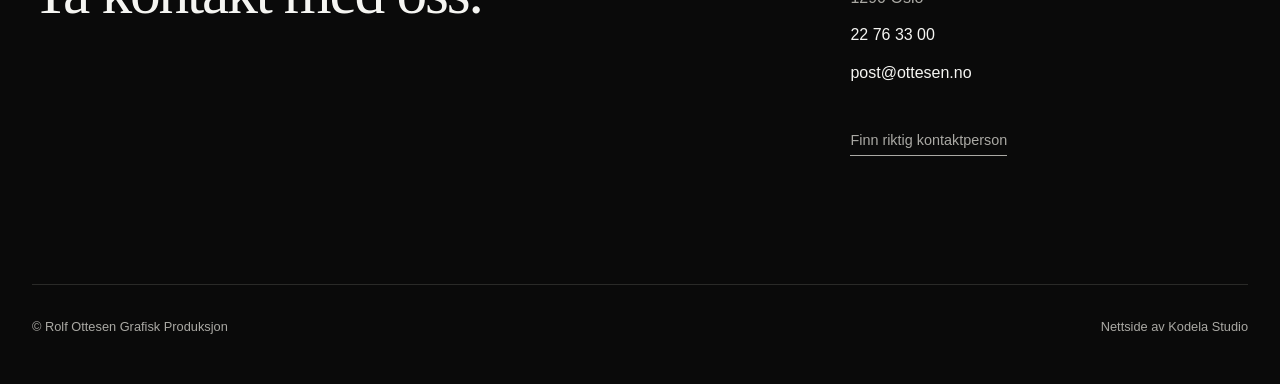
==== commit 584c7ad8: "Simplify heritage section for 80 year anniversary" ====
--- a/index.html
+++ b/index.html
@@ -47,9 +47,13 @@
       <div class="production-copy"><p class="eyebrow">Storformat</p><h2>Produksjon i store formater.</h2><a href="tjenester.html" class="text-link">Les mer</a></div>
     </section>
 
-    <section class="section heritage-section">
-      <p class="heritage-year">1946</p>
-      <div class="heritage-copy"><p class="eyebrow">Rolf Ottesen</p><h2>Grafisk produksjon siden 1946.</h2><p>Produksjon og administrasjon på Klemetsrud i Oslo.</p><a href="om.html" class="text-link">Om Ottesen</a></div>
+    <section class="section heritage-section heritage-simple">
+      <div class="heritage-copy">
+        <p class="eyebrow">Rolf Ottesen · siden 1946</p>
+        <h2>80 år med grafisk produksjon.</h2>
+        <p>Erfaring gjennom generasjoner, kombinert med dagens produksjonsteknologi.</p>
+        <a href="om.html" class="text-link">Om Ottesen</a>
+      </div>
     </section>
 
     <section class="section contact-section">
--- a/css/style.css
+++ b/css/style.css
@@ -1,105 +1,3 @@
-:root {
-  --bg: #0a0a0a;
-  --text: #f5f5f2;
-  --muted: #aaa9a4;
-  --line: #2a2a28;
-  --paper: #f2f1ed;
-  --max-width: 1400px;
-}
-
-* { box-sizing: border-box; margin: 0; padding: 0; }
-html { scroll-behavior: smooth; }
-body { background: var(--bg); color: var(--text); font-family: Arial, Helvetica, sans-serif; line-height: 1.5; }
-a { color: inherit; text-decoration: none; }
-img, video { display: block; max-width: 100%; }
-
-.site-header {
-  position: absolute;
-  inset: 0 0 auto;
-  z-index: 20;
-  display: flex;
-  align-items: center;
-  justify-content: space-between;
-  gap: 2rem;
-  width: min(100% - 4rem, var(--max-width));
-  margin: 0 auto;
-  padding: 1.6rem 0;
-}
-
-.site-logo { width: 250px; height: auto; }
-.main-nav { display: flex; align-items: center; gap: 2rem; font-size: .9rem; }
-.main-nav a { transition: opacity .2s ease; }
-.main-nav a:hover { opacity: .65; }
-.nav-cta { border: 1px solid rgba(255,255,255,.55); padding: .7rem 1rem; }
-
-.hero { position: relative; min-height: 100svh; display: grid; align-items: end; overflow: hidden; }
-.hero-video { position: absolute; inset: 0; width: 100%; height: 100%; object-fit: cover; }
-.hero-overlay { position: absolute; inset: 0; background: linear-gradient(90deg, rgba(0,0,0,.7), rgba(0,0,0,.2) 70%), linear-gradient(to top, rgba(0,0,0,.55), transparent 60%); }
-.hero-content { position: relative; z-index: 2; width: min(100% - 4rem, var(--max-width)); margin: 0 auto; padding: 11rem 0 5rem; }
-.eyebrow { margin-bottom: 1.2rem; color: var(--muted); font-size: .75rem; letter-spacing: .18em; text-transform: uppercase; }
-.hero h1, .section h2, .production-copy h2 { font-family: Georgia, 'Times New Roman', serif; font-weight: 400; letter-spacing: -.035em; }
-.hero h1 { max-width: 1050px; margin-bottom: 2.3rem; font-size: clamp(3.5rem, 7vw, 7.5rem); line-height: .95; }
-
-.button { display: inline-flex; min-height: 48px; align-items: center; justify-content: center; padding: .8rem 1.25rem; border: 1px solid #fff; font-size: .78rem; letter-spacing: .08em; text-transform: uppercase; transition: .2s ease; }
-.button-primary { background: #fff; color: #0a0a0a; }
-.button-primary:hover { background: transparent; color: #fff; }
-
-.section { width: min(100% - 4rem, var(--max-width)); margin: 0 auto; padding: 8rem 0; border-top: 1px solid var(--line); }
-.section h2, .production-copy h2 { max-width: 950px; font-size: clamp(2.5rem, 4.8vw, 4.8rem); line-height: 1.02; }
-.section-intro { margin-bottom: 5rem; }
-
-.service-list { border-top: 1px solid var(--line); }
-.service-row { display: flex; align-items: center; justify-content: space-between; gap: 2rem; padding: 1.55rem 0; border-bottom: 1px solid var(--line); }
-.service-row h3 { font-size: clamp(1.25rem, 2vw, 1.8rem); font-weight: 400; }
-.service-row span { color: var(--muted); font-size: .75rem; letter-spacing: .08em; text-transform: uppercase; opacity: 0; transition: opacity .2s ease; }
-.service-row:hover span { opacity: 1; }
-
-.production-feature { width: min(100% - 4rem, var(--max-width)); margin: 0 auto 8rem; display: grid; grid-template-columns: 1.45fr .55fr; background: var(--paper); color: #111; }
-.production-image-wrap { min-height: 620px; overflow: hidden; }
-.production-image { width: 100%; height: 100%; object-fit: cover; }
-.production-copy { display: flex; flex-direction: column; justify-content: flex-end; padding: clamp(2rem, 4vw, 4rem); }
-.production-copy .eyebrow { color: #6b6b67; }
-.text-link { display: inline-block; align-self: flex-start; margin-top: 2rem; padding-bottom: .2rem; border-bottom: 1px solid currentColor; font-size: .9rem; }
-
-.heritage-section { display: grid; grid-template-columns: minmax(300px, .8fr) 1.2fr; align-items: end; gap: 5rem; }
-.heritage-year { font-family: Georgia, 'Times New Roman', serif; font-size: clamp(7rem, 17vw, 15rem); line-height: .72; letter-spacing: -.08em; }
-.heritage-copy > p:not(.eyebrow) { margin-top: 1.5rem; color: var(--muted); }
-
-.contact-section { display: grid; grid-template-columns: 1.3fr .7fr; gap: 5rem; align-items: start; }
-.contact-details { display: flex; flex-direction: column; align-items: flex-start; gap: .85rem; color: var(--muted); }
-.contact-details a:not(.text-link) { color: var(--text); }
-.contact-details .text-link { margin-top: 1.5rem; color: var(--text); }
-
-.site-footer { width: min(100% - 4rem, var(--max-width)); margin: 0 auto; padding: 2rem 0 3rem; border-top: 1px solid var(--line); display: flex; justify-content: space-between; gap: 1rem; color: var(--muted); font-size: .8rem; }
-
-.page-shell { width: min(100% - 4rem, var(--max-width)); margin: 0 auto; padding: 11rem 0 7rem; }
-.page-shell h1 { margin-bottom: 2rem; font-family: Georgia, 'Times New Roman', serif; font-size: clamp(3rem, 8vw, 7rem); font-weight: 400; line-height: .95; }
-.page-shell p { max-width: 760px; color: var(--muted); }
-
-@media (max-width: 900px) {
-  .site-header { align-items: flex-start; }
-  .site-logo { width: 200px; }
-  .main-nav { display: none; }
-  .production-feature { grid-template-columns: 1fr; }
-  .production-image-wrap { min-height: 480px; }
-  .heritage-section, .contact-section { grid-template-columns: 1fr; }
-}
-
-@media (max-width: 600px) {
-  .site-header, .section, .site-footer, .production-feature { width: calc(100% - 2rem); }
-  .hero-content { width: calc(100% - 2rem); padding-bottom: 3rem; }
-  .hero h1 { font-size: clamp(3rem, 15vw, 5rem); }
-  .section { padding: 5rem 0; }
-  .section-intro { margin-bottom: 3rem; }
-  .service-row span { display: none; }
-  .production-feature { margin-bottom: 5rem; }
-  .production-image-wrap { min-height: 340px; }
-  .production-copy { padding: 2rem; }
-  .heritage-section { gap: 3rem; }
-  .site-footer { flex-direction: column; }
-}
-
-@media (prefers-reduced-motion: reduce) {
-  html { scroll-behavior: auto; }
-  .button, .main-nav a, .service-row span { transition: none; }
-}
+:root{--bg:#0a0a0a;--text:#f5f5f2;--muted:#aaa9a4;--line:#2a2a28;--paper:#f2f1ed;--max-width:1400px}*{box-sizing:border-box;margin:0;padding:0}html{scroll-behavior:smooth}body{background:var(--bg);color:var(--text);font-family:Arial,Helvetica,sans-serif;line-height:1.5}a{color:inherit;text-decoration:none}img,video{display:block;max-width:100%}.site-header{position:absolute;inset:0 0 auto;z-index:20;display:flex;align-items:center;justify-content:space-between;gap:2rem;width:min(100% - 4rem,var(--max-width));margin:0 auto;padding:1.6rem 0}.inner-header{position:relative;border-bottom:1px solid var(--line)}.site-logo{width:250px;height:auto}.main-nav{display:flex;align-items:center;gap:2rem;font-size:.9rem}.main-nav a{transition:opacity .2s}.main-nav a:hover{opacity:.65}.nav-cta{border:1px solid rgba(255,255,255,.55);padding:.7rem 1rem}.hero{position:relative;min-height:100svh;display:grid;align-items:end;overflow:hidden}.hero-video{position:absolute;inset:0;width:100%;height:100%;object-fit:cover}.hero-overlay{position:absolute;inset:0;background:linear-gradient(90deg,rgba(0,0,0,.7),rgba(0,0,0,.2) 70%),linear-gradient(to top,rgba(0,0,0,.55),transparent 60%)}.hero-content{position:relative;z-index:2;width:min(100% - 4rem,var(--max-width));margin:0 auto;padding:11rem 0 5rem}.eyebrow{margin-bottom:1.2rem;color:var(--muted);font-size:.75rem;letter-spacing:.18em;text-transform:uppercase}.hero h1,.section h2,.production-copy h2,.contact-hero h1,.contacts-title h2{font-family:Georgia,'Times New Roman',serif;font-weight:400;letter-spacing:-.035em}.hero h1{max-width:1050px;margin-bottom:2.3rem;font-size:clamp(3.5rem,6.4vw,6.8rem);line-height:.95}.button{display:inline-flex;min-height:48px;align-items:center;justify-content:center;padding:.8rem 1.25rem;border:1px solid #fff;font-size:.78rem;letter-spacing:.08em;text-transform:uppercase}.button-primary{background:#fff;color:#0a0a0a}.section{width:min(100% - 4rem,var(--max-width));margin:0 auto;padding:8rem 0;border-top:1px solid var(--line)}.section h2,.production-copy h2{max-width:950px;font-size:clamp(2.5rem,4.8vw,4.8rem);line-height:1.02}.services-section{display:grid;grid-template-columns:.8fr 1.2fr;gap:7rem;align-items:start}.services-heading{position:sticky;top:3rem}.services-simple{border-top:1px solid var(--line)}.services-simple a{display:block;padding:1.4rem 0;border-bottom:1px solid var(--line);font-size:clamp(1.35rem,2.3vw,2.15rem);font-weight:400;transition:padding-left .2s,opacity .2s}.services-simple a:hover{padding-left:.6rem;opacity:.7}.production-feature{width:min(100% - 4rem,var(--max-width));margin:0 auto 8rem;display:grid;grid-template-columns:1.45fr .55fr;background:var(--paper);color:#111}.production-image-wrap{min-height:620px;overflow:hidden}.production-image{width:100%;height:100%;object-fit:cover}.production-copy{display:flex;flex-direction:column;justify-content:flex-end;padding:clamp(2rem,4vw,4rem)}.production-copy .eyebrow{color:#6b6b67}.text-link{display:inline-block;align-self:flex-start;margin-top:2rem;padding-bottom:.2rem;border-bottom:1px solid currentColor;font-size:.9rem}.heritage-section{display:grid;grid-template-columns:minmax(300px,.8fr) 1.2fr;align-items:end;gap:5rem}.heritage-year{font-family:Georgia,'Times New Roman',serif;font-size:clamp(7rem,17vw,15rem);line-height:.72;letter-spacing:-.08em}.heritage-copy>p:not(.eyebrow){margin-top:1.5rem;color:var(--muted)}.contact-section{display:grid;grid-template-columns:1.3fr .7fr;gap:5rem;align-items:start}.contact-details{display:flex;flex-direction:column;align-items:flex-start;gap:.85rem;color:var(--muted)}.contact-details a:not(.text-link){color:var(--text)}.site-footer{width:min(100% - 4rem,var(--max-width));margin:0 auto;padding:2rem 0 3rem;border-top:1px solid var(--line);display:flex;justify-content:space-between;gap:1rem;color:var(--muted);font-size:.8rem}.contact-page{width:min(100% - 4rem,var(--max-width));margin:0 auto}.contact-hero{padding:8rem 0 7rem;border-bottom:1px solid var(--line)}.contact-hero h1{font-size:clamp(4rem,9vw,8rem);line-height:.9}.contact-hero-info{display:grid;grid-template-columns:1fr 1fr;gap:3rem;max-width:650px;margin:5rem 0 0 auto}.contact-hero-info span{display:block;margin-bottom:.7rem;color:var(--muted);font-size:.72rem;letter-spacing:.14em;text-transform:uppercase}.contact-hero-info p{font-size:1.05rem}.contacts-section{padding:7rem 0}.contacts-title{display:grid;grid-template-columns:.8fr 1.2fr;gap:4rem;margin-bottom:5rem}.contacts-title h2{font-size:clamp(2.8rem,5vw,5rem);line-height:1}.people-list{border-top:1px solid var(--line)}.person{display:grid;grid-template-columns:1fr .7fr;gap:3rem;align-items:center;padding:1.5rem 0;border-bottom:1px solid var(--line)}.person h3{font-size:1.25rem;font-weight:400}.person p{color:var(--muted)}.person>p{text-align:right;color:var(--text)}
+@media(max-width:900px){.site-logo{width:200px}.main-nav{display:none}.services-section,.production-feature,.heritage-section,.contact-section,.contacts-title{grid-template-columns:1fr}.services-heading{position:static}.production-image-wrap{min-height:480px}.contact-hero-info{margin-left:0}}
+@media(max-width:600px){.site-header,.section,.site-footer,.production-feature,.contact-page{width:calc(100% - 2rem)}.hero-content{width:calc(100% - 2rem);padding-bottom:3rem}.hero h1{font-size:clamp(3rem,14vw,4.8rem)}.section{padding:5rem 0}.services-section{gap:3rem}.production-feature{margin-bottom:5rem}.production-image-wrap{min-height:340px}.production-copy{padding:2rem}.contact-hero{padding:7rem 0 4rem}.contact-hero-info{grid-template-columns:1fr;margin-top:3rem}.contacts-section{padding:5rem 0}.contacts-title{gap:1rem;margin-bottom:3rem}.person{grid-template-columns:1fr;gap:.8rem}.person>p{text-align:left}.site-footer{flex-direction:column}}
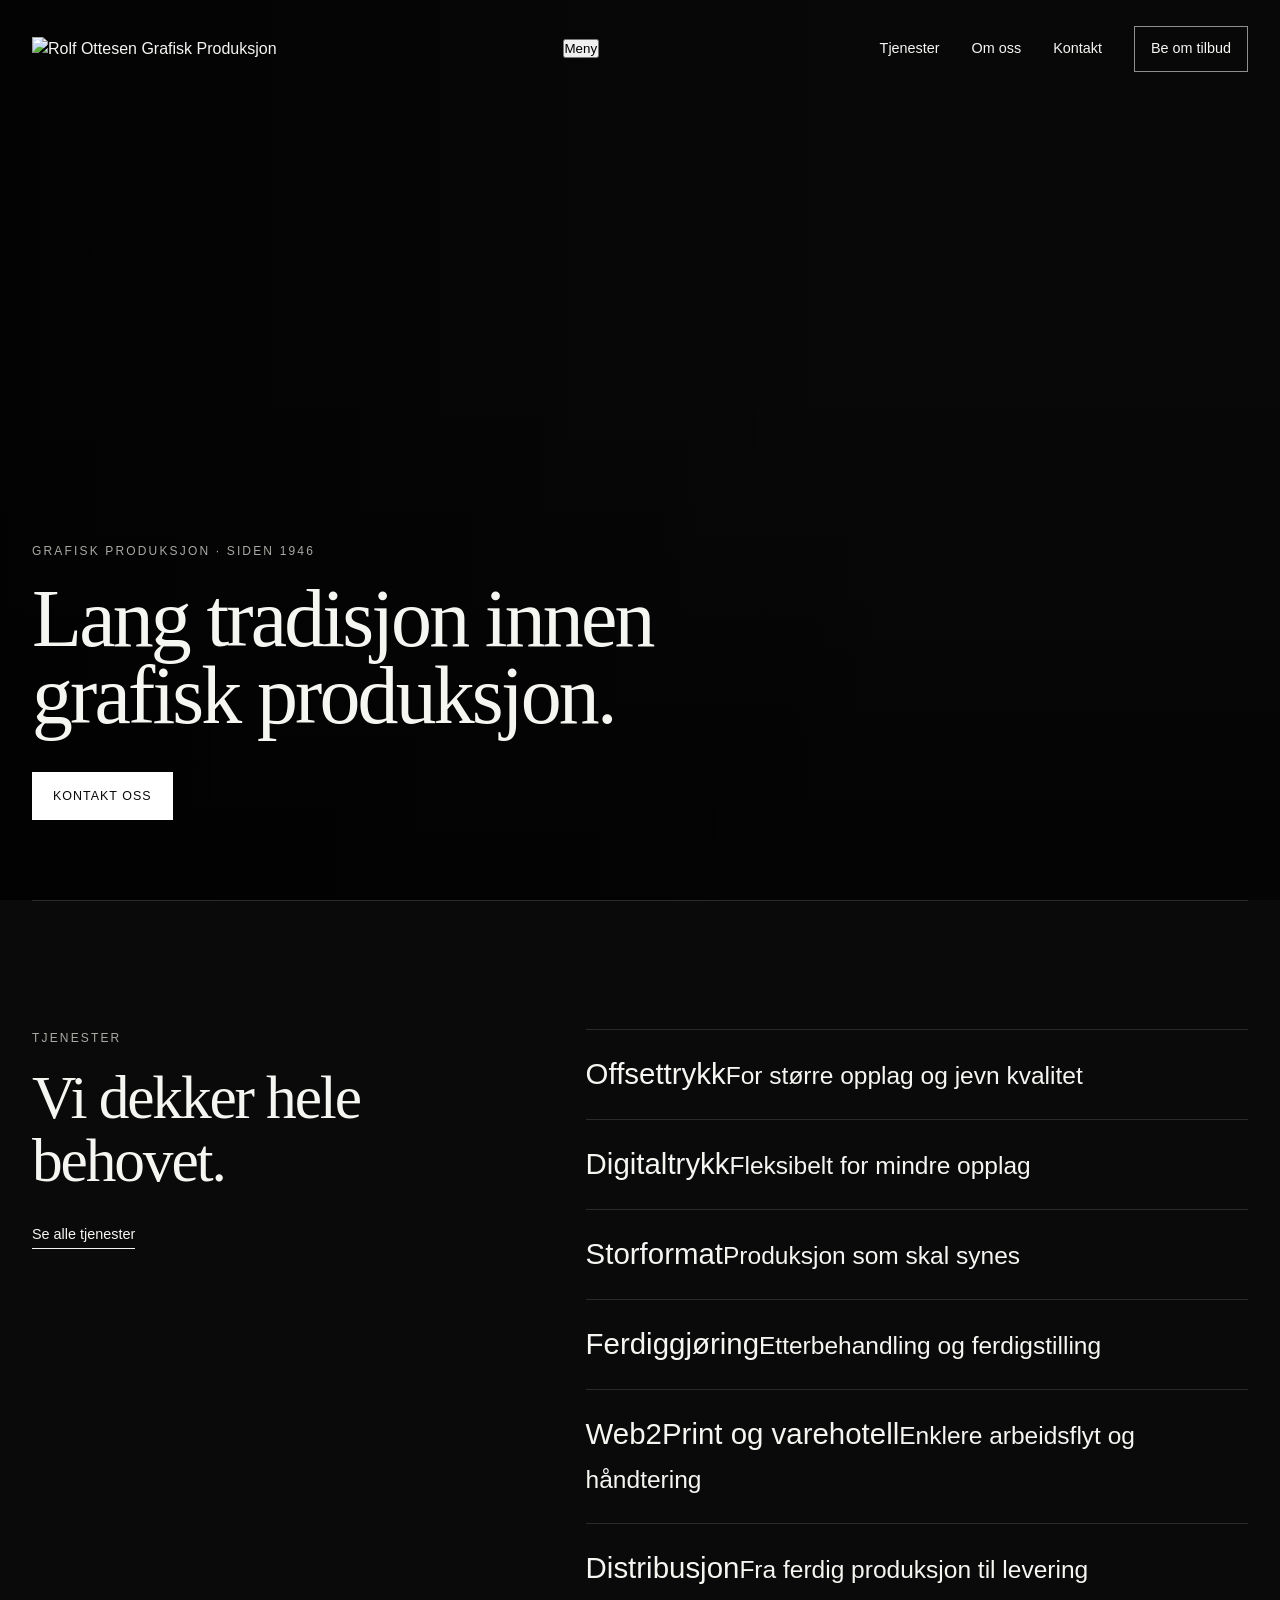
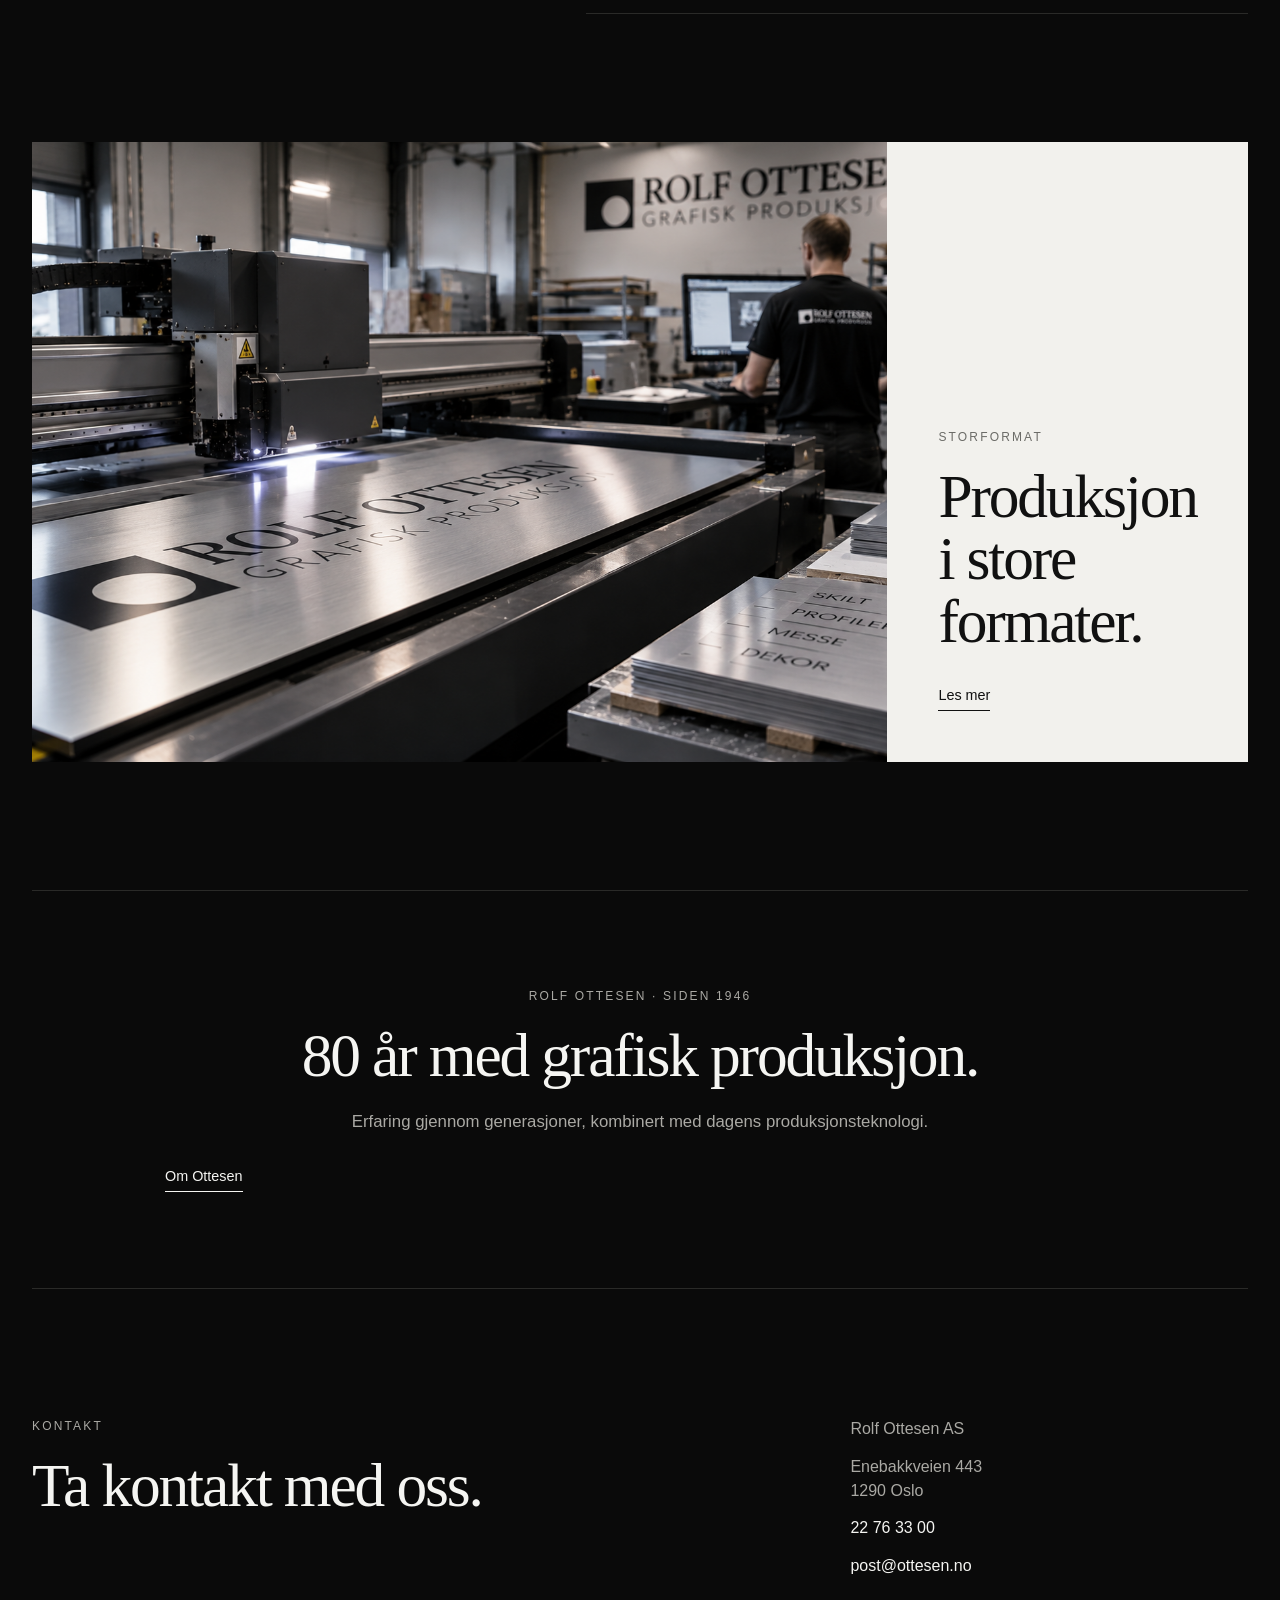
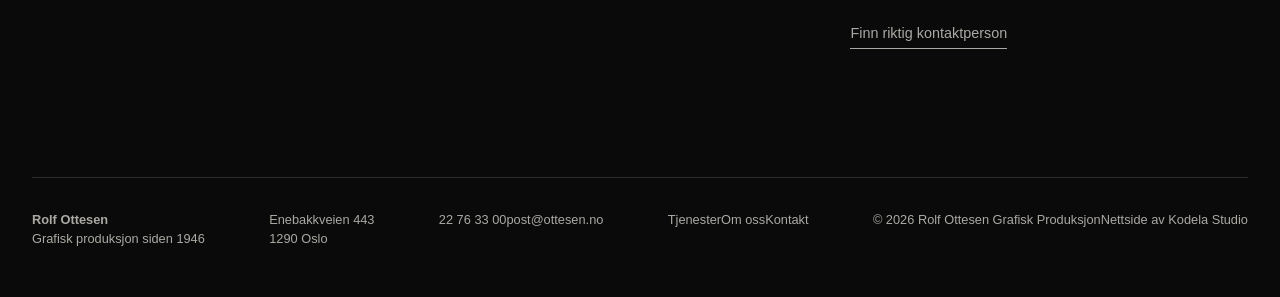
==== commit 024f8c06: "Polish homepage content navigation footer and SEO" ====
--- a/index.html
+++ b/index.html
@@ -1,68 +1 @@
-<!DOCTYPE html>
-<html lang="no">
-<head>
-  <meta charset="UTF-8">
-  <meta name="viewport" content="width=device-width, initial-scale=1.0">
-  <meta name="description" content="Rolf Ottesen Grafisk Produksjon – totalleverandør av trykksaker siden 1946.">
-  <title>Rolf Ottesen | Grafisk Produksjon</title>
-  <link rel="stylesheet" href="css/style.css">
-</head>
-<body>
-  <header class="site-header">
-    <a href="index.html" class="logo-link" aria-label="Rolf Ottesen forside"><img src="assests/logo/logo1.png" alt="Rolf Ottesen Grafisk Produksjon" class="site-logo"></a>
-    <nav class="main-nav" aria-label="Hovednavigasjon">
-      <a href="tjenester.html">Tjenester</a><a href="om.html">Om oss</a><a href="kontakt.html">Kontakt</a><a href="kontakt.html" class="nav-cta">Be om tilbud</a>
-    </nav>
-  </header>
-
-  <main>
-    <section class="hero">
-      <video class="hero-video" autoplay muted loop playsinline preload="metadata"><source src="assests/video/rolfOttsersenHeroVideo.mp4" type="video/mp4"></video>
-      <div class="hero-overlay"></div>
-      <div class="hero-content">
-        <p class="eyebrow">Grafisk produksjon · siden 1946</p>
-        <h1>Lang tradisjon innen<br>grafisk produksjon.</h1>
-        <a href="kontakt.html" class="button button-primary">Kontakt oss</a>
-      </div>
-    </section>
-
-    <section class="section services-section">
-      <div class="services-heading">
-        <p class="eyebrow">Tjenester</p>
-        <h2>Vi dekker hele behovet.</h2>
-        <a href="tjenester.html" class="text-link">Se alle tjenester</a>
-      </div>
-      <div class="services-simple">
-        <a href="tjenester.html">Offsettrykk</a>
-        <a href="tjenester.html">Digitaltrykk</a>
-        <a href="tjenester.html">Storformat</a>
-        <a href="tjenester.html">Ferdiggjøring</a>
-        <a href="tjenester.html">Web2Print og varehotell</a>
-        <a href="tjenester.html">Distribusjon</a>
-      </div>
-    </section>
-
-    <section class="production-feature">
-      <div class="production-image-wrap"><img src="assests/images/aluminiumbilde.png" alt="Grafisk produksjon i storformat" class="production-image"></div>
-      <div class="production-copy"><p class="eyebrow">Storformat</p><h2>Produksjon i store formater.</h2><a href="tjenester.html" class="text-link">Les mer</a></div>
-    </section>
-
-    <section class="section heritage-section heritage-simple">
-      <div class="heritage-copy">
-        <p class="eyebrow">Rolf Ottesen · siden 1946</p>
-        <h2>80 år med grafisk produksjon.</h2>
-        <p>Erfaring gjennom generasjoner, kombinert med dagens produksjonsteknologi.</p>
-        <a href="om.html" class="text-link">Om Ottesen</a>
-      </div>
-    </section>
-
-    <section class="section contact-section">
-      <div><p class="eyebrow">Kontakt</p><h2>Ta kontakt med oss.</h2></div>
-      <div class="contact-details"><p>Rolf Ottesen AS</p><p>Enebakkveien 443<br>1290 Oslo</p><a href="tel:+4722763300">22 76 33 00</a><a href="mailto:post@ottesen.no">post@ottesen.no</a><a href="kontakt.html" class="text-link">Finn riktig kontaktperson</a></div>
-    </section>
-  </main>
-
-  <footer class="site-footer"><p>© Rolf Ottesen Grafisk Produksjon</p><p>Nettside av Kodela Studio</p></footer>
-  <script src="js/main.js"></script>
-</body>
-</html>+<!DOCTYPE html><html lang="no"><head><meta charset="UTF-8"><meta name="viewport" content="width=device-width,initial-scale=1"><meta name="description" content="Rolf Ottesen Grafisk Produksjon – totalleverandør av trykksaker i Oslo siden 1946. Offsettrykk, digitaltrykk, storformat og mer."><meta name="theme-color" content="#0a0a0a"><meta property="og:title" content="Rolf Ottesen | Grafisk Produksjon"><meta property="og:description" content="Grafisk produksjon siden 1946."><meta property="og:type" content="website"><title>Rolf Ottesen | Grafisk Produksjon siden 1946</title><link rel="stylesheet" href="css/style.css"></head><body><header class="site-header"><a href="index.html" class="logo-link" aria-label="Rolf Ottesen forside"><img src="assests/logo/logo1.png" alt="Rolf Ottesen Grafisk Produksjon" class="site-logo"></a><button class="menu-toggle" aria-expanded="false" aria-controls="main-nav"><span></span><span></span><span class="sr-only">Meny</span></button><nav class="main-nav" id="main-nav" aria-label="Hovednavigasjon"><a href="tjenester.html">Tjenester</a><a href="om.html">Om oss</a><a href="kontakt.html">Kontakt</a><a href="kontakt.html#foresporsel" class="nav-cta">Be om tilbud</a></nav></header><main><section class="hero"><video class="hero-video" autoplay muted loop playsinline preload="metadata"><source src="assests/video/rolfOttsersenHeroVideo.mp4" type="video/mp4"></video><div class="hero-overlay"></div><div class="hero-content"><p class="eyebrow">Grafisk produksjon · siden 1946</p><h1>Lang tradisjon innen<br>grafisk produksjon.</h1><a href="kontakt.html#foresporsel" class="button button-primary">Kontakt oss</a></div></section><section class="section services-section"><div class="services-heading"><p class="eyebrow">Tjenester</p><h2>Vi dekker hele behovet.</h2><a href="tjenester.html" class="text-link">Se alle tjenester</a></div><div class="services-simple"><a href="tjenester.html#offset"><span>Offsettrykk</span><small>For større opplag og jevn kvalitet</small></a><a href="tjenester.html#digital"><span>Digitaltrykk</span><small>Fleksibelt for mindre opplag</small></a><a href="tjenester.html#storformat"><span>Storformat</span><small>Produksjon som skal synes</small></a><a href="tjenester.html#ferdig"><span>Ferdiggjøring</span><small>Etterbehandling og ferdigstilling</small></a><a href="tjenester.html#web2print"><span>Web2Print og varehotell</span><small>Enklere arbeidsflyt og håndtering</small></a><a href="tjenester.html#distribusjon"><span>Distribusjon</span><small>Fra ferdig produksjon til levering</small></a></div></section><section class="production-feature"><div class="production-image-wrap"><img src="assests/images/aluminiumbilde.png" alt="Maskin for grafisk produksjon i storformat" class="production-image" loading="lazy"></div><div class="production-copy"><p class="eyebrow">Storformat</p><h2>Produksjon i store formater.</h2><a href="tjenester.html#storformat" class="text-link">Les mer</a></div></section><section class="section heritage-section heritage-simple"><div class="heritage-copy"><p class="eyebrow">Rolf Ottesen · siden 1946</p><h2>80 år med grafisk produksjon.</h2><p>Erfaring gjennom generasjoner, kombinert med dagens produksjonsteknologi.</p><a href="om.html" class="text-link">Om Ottesen</a></div></section><section class="section contact-section"><div><p class="eyebrow">Kontakt</p><h2>Ta kontakt med oss.</h2></div><div class="contact-details"><p>Rolf Ottesen AS</p><p>Enebakkveien 443<br>1290 Oslo</p><a href="tel:+4722763300">22 76 33 00</a><a href="mailto:post@ottesen.no">post@ottesen.no</a><a href="kontakt.html" class="text-link">Finn riktig kontaktperson</a></div></section></main><footer class="site-footer footer-full"><div><strong>Rolf Ottesen</strong><p>Grafisk produksjon siden 1946</p></div><div><p>Enebakkveien 443<br>1290 Oslo</p></div><div><a href="tel:+4722763300">22 76 33 00</a><a href="mailto:post@ottesen.no">post@ottesen.no</a></div><div class="footer-links"><a href="tjenester.html">Tjenester</a><a href="om.html">Om oss</a><a href="kontakt.html">Kontakt</a></div><div class="footer-bottom"><span>© 2026 Rolf Ottesen Grafisk Produksjon</span><span>Nettside av Kodela Studio</span></div></footer><script src="js/main.js"></script></body></html>
--- a/css/style.css
+++ b/css/style.css
@@ -1,3 +1,4 @@
-:root{--bg:#0a0a0a;--text:#f5f5f2;--muted:#aaa9a4;--line:#2a2a28;--paper:#f2f1ed;--max-width:1400px}*{box-sizing:border-box;margin:0;padding:0}html{scroll-behavior:smooth}body{background:var(--bg);color:var(--text);font-family:Arial,Helvetica,sans-serif;line-height:1.5}a{color:inherit;text-decoration:none}img,video{display:block;max-width:100%}.site-header{position:absolute;inset:0 0 auto;z-index:20;display:flex;align-items:center;justify-content:space-between;gap:2rem;width:min(100% - 4rem,var(--max-width));margin:0 auto;padding:1.6rem 0}.inner-header{position:relative;border-bottom:1px solid var(--line)}.site-logo{width:250px;height:auto}.main-nav{display:flex;align-items:center;gap:2rem;font-size:.9rem}.main-nav a{transition:opacity .2s}.main-nav a:hover{opacity:.65}.nav-cta{border:1px solid rgba(255,255,255,.55);padding:.7rem 1rem}.hero{position:relative;min-height:100svh;display:grid;align-items:end;overflow:hidden}.hero-video{position:absolute;inset:0;width:100%;height:100%;object-fit:cover}.hero-overlay{position:absolute;inset:0;background:linear-gradient(90deg,rgba(0,0,0,.7),rgba(0,0,0,.2) 70%),linear-gradient(to top,rgba(0,0,0,.55),transparent 60%)}.hero-content{position:relative;z-index:2;width:min(100% - 4rem,var(--max-width));margin:0 auto;padding:11rem 0 5rem}.eyebrow{margin-bottom:1.2rem;color:var(--muted);font-size:.75rem;letter-spacing:.18em;text-transform:uppercase}.hero h1,.section h2,.production-copy h2,.contact-hero h1,.contacts-title h2{font-family:Georgia,'Times New Roman',serif;font-weight:400;letter-spacing:-.035em}.hero h1{max-width:1050px;margin-bottom:2.3rem;font-size:clamp(3.5rem,6.4vw,6.8rem);line-height:.95}.button{display:inline-flex;min-height:48px;align-items:center;justify-content:center;padding:.8rem 1.25rem;border:1px solid #fff;font-size:.78rem;letter-spacing:.08em;text-transform:uppercase}.button-primary{background:#fff;color:#0a0a0a}.section{width:min(100% - 4rem,var(--max-width));margin:0 auto;padding:8rem 0;border-top:1px solid var(--line)}.section h2,.production-copy h2{max-width:950px;font-size:clamp(2.5rem,4.8vw,4.8rem);line-height:1.02}.services-section{display:grid;grid-template-columns:.8fr 1.2fr;gap:7rem;align-items:start}.services-heading{position:sticky;top:3rem}.services-simple{border-top:1px solid var(--line)}.services-simple a{display:block;padding:1.4rem 0;border-bottom:1px solid var(--line);font-size:clamp(1.35rem,2.3vw,2.15rem);font-weight:400;transition:padding-left .2s,opacity .2s}.services-simple a:hover{padding-left:.6rem;opacity:.7}.production-feature{width:min(100% - 4rem,var(--max-width));margin:0 auto 8rem;display:grid;grid-template-columns:1.45fr .55fr;background:var(--paper);color:#111}.production-image-wrap{min-height:620px;overflow:hidden}.production-image{width:100%;height:100%;object-fit:cover}.production-copy{display:flex;flex-direction:column;justify-content:flex-end;padding:clamp(2rem,4vw,4rem)}.production-copy .eyebrow{color:#6b6b67}.text-link{display:inline-block;align-self:flex-start;margin-top:2rem;padding-bottom:.2rem;border-bottom:1px solid currentColor;font-size:.9rem}.heritage-section{display:grid;grid-template-columns:minmax(300px,.8fr) 1.2fr;align-items:end;gap:5rem}.heritage-year{font-family:Georgia,'Times New Roman',serif;font-size:clamp(7rem,17vw,15rem);line-height:.72;letter-spacing:-.08em}.heritage-copy>p:not(.eyebrow){margin-top:1.5rem;color:var(--muted)}.contact-section{display:grid;grid-template-columns:1.3fr .7fr;gap:5rem;align-items:start}.contact-details{display:flex;flex-direction:column;align-items:flex-start;gap:.85rem;color:var(--muted)}.contact-details a:not(.text-link){color:var(--text)}.site-footer{width:min(100% - 4rem,var(--max-width));margin:0 auto;padding:2rem 0 3rem;border-top:1px solid var(--line);display:flex;justify-content:space-between;gap:1rem;color:var(--muted);font-size:.8rem}.contact-page{width:min(100% - 4rem,var(--max-width));margin:0 auto}.contact-hero{padding:8rem 0 7rem;border-bottom:1px solid var(--line)}.contact-hero h1{font-size:clamp(4rem,9vw,8rem);line-height:.9}.contact-hero-info{display:grid;grid-template-columns:1fr 1fr;gap:3rem;max-width:650px;margin:5rem 0 0 auto}.contact-hero-info span{display:block;margin-bottom:.7rem;color:var(--muted);font-size:.72rem;letter-spacing:.14em;text-transform:uppercase}.contact-hero-info p{font-size:1.05rem}.contacts-section{padding:7rem 0}.contacts-title{display:grid;grid-template-columns:.8fr 1.2fr;gap:4rem;margin-bottom:5rem}.contacts-title h2{font-size:clamp(2.8rem,5vw,5rem);line-height:1}.people-list{border-top:1px solid var(--line)}.person{display:grid;grid-template-columns:1fr .7fr;gap:3rem;align-items:center;padding:1.5rem 0;border-bottom:1px solid var(--line)}.person h3{font-size:1.25rem;font-weight:400}.person p{color:var(--muted)}.person>p{text-align:right;color:var(--text)}
-@media(max-width:900px){.site-logo{width:200px}.main-nav{display:none}.services-section,.production-feature,.heritage-section,.contact-section,.contacts-title{grid-template-columns:1fr}.services-heading{position:static}.production-image-wrap{min-height:480px}.contact-hero-info{margin-left:0}}
-@media(max-width:600px){.site-header,.section,.site-footer,.production-feature,.contact-page{width:calc(100% - 2rem)}.hero-content{width:calc(100% - 2rem);padding-bottom:3rem}.hero h1{font-size:clamp(3rem,14vw,4.8rem)}.section{padding:5rem 0}.services-section{gap:3rem}.production-feature{margin-bottom:5rem}.production-image-wrap{min-height:340px}.production-copy{padding:2rem}.contact-hero{padding:7rem 0 4rem}.contact-hero-info{grid-template-columns:1fr;margin-top:3rem}.contacts-section{padding:5rem 0}.contacts-title{gap:1rem;margin-bottom:3rem}.person{grid-template-columns:1fr;gap:.8rem}.person>p{text-align:left}.site-footer{flex-direction:column}}
+:root{--bg:#0a0a0a;--text:#f5f5f2;--muted:#aaa9a4;--line:#2a2a28;--paper:#f2f1ed;--max-width:1400px}*{box-sizing:border-box;margin:0;padding:0}html{scroll-behavior:smooth}body{background:var(--bg);color:var(--text);font-family:Arial,Helvetica,sans-serif;line-height:1.5}a{color:inherit;text-decoration:none}img,video{display:block;max-width:100%}.site-header{position:absolute;inset:0 0 auto;z-index:20;display:flex;align-items:center;justify-content:space-between;gap:2rem;width:min(100% - 4rem,var(--max-width));margin:0 auto;padding:1.6rem 0}.inner-header{position:relative;border-bottom:1px solid var(--line)}.site-logo{width:250px;height:auto}.main-nav{display:flex;align-items:center;gap:2rem;font-size:.9rem}.main-nav a{transition:opacity .2s}.main-nav a:hover{opacity:.65}.nav-cta{border:1px solid rgba(255,255,255,.55);padding:.7rem 1rem}.hero{position:relative;min-height:100svh;display:grid;align-items:end;overflow:hidden}.hero-video{position:absolute;inset:0;width:100%;height:100%;object-fit:cover}.hero-overlay{position:absolute;inset:0;background:linear-gradient(90deg,rgba(0,0,0,.7),rgba(0,0,0,.2) 70%),linear-gradient(to top,rgba(0,0,0,.55),transparent 60%)}.hero-content{position:relative;z-index:2;width:min(100% - 4rem,var(--max-width));margin:0 auto;padding:11rem 0 5rem}.eyebrow{margin-bottom:1.2rem;color:var(--muted);font-size:.75rem;letter-spacing:.18em;text-transform:uppercase}.hero h1,.section h2,.production-copy h2{font-family:Georgia,'Times New Roman',serif;font-weight:400;letter-spacing:-.035em}.hero h1{max-width:1050px;margin-bottom:2.3rem;font-size:clamp(3.5rem,6.4vw,6.8rem);line-height:.95}.button{display:inline-flex;min-height:48px;align-items:center;justify-content:center;padding:.8rem 1.25rem;border:1px solid #fff;font-size:.78rem;letter-spacing:.08em;text-transform:uppercase}.button-primary{background:#fff;color:#0a0a0a}.section{width:min(100% - 4rem,var(--max-width));margin:0 auto;padding:8rem 0;border-top:1px solid var(--line)}.section h2,.production-copy h2{max-width:950px;font-size:clamp(2.5rem,4.8vw,4.8rem);line-height:1.02}.services-section{display:grid;grid-template-columns:.8fr 1.2fr;gap:7rem;align-items:start}.services-heading{position:sticky;top:3rem}.services-simple{border-top:1px solid var(--line)}.services-simple a{display:block;padding:1.4rem 0;border-bottom:1px solid var(--line);font-size:clamp(1.35rem,2.3vw,2.15rem);font-weight:400;transition:padding-left .2s,opacity .2s}.services-simple a:hover{padding-left:.6rem;opacity:.7}.production-feature{width:min(100% - 4rem,var(--max-width));margin:0 auto 8rem;display:grid;grid-template-columns:1.45fr .55fr;background:var(--paper);color:#111}.production-image-wrap{min-height:620px;overflow:hidden}.production-image{width:100%;height:100%;object-fit:cover}.production-copy{display:flex;flex-direction:column;justify-content:flex-end;padding:clamp(2rem,4vw,4rem)}.production-copy .eyebrow{color:#6b6b67}.text-link{display:inline-block;align-self:flex-start;margin-top:2rem;padding-bottom:.2rem;border-bottom:1px solid currentColor;font-size:.9rem}.heritage-simple{padding-top:6rem;padding-bottom:6rem}.heritage-simple .heritage-copy{max-width:950px;margin:auto;text-align:center;display:flex;flex-direction:column;align-items:center}.heritage-simple .heritage-copy h2{max-width:850px}.heritage-simple .heritage-copy>p:not(.eyebrow){max-width:620px;margin-top:1.4rem;color:var(--muted);font-size:1.05rem}.contact-section{display:grid;grid-template-columns:1.3fr .7fr;gap:5rem;align-items:start}.contact-details{display:flex;flex-direction:column;align-items:flex-start;gap:.85rem;color:var(--muted)}.contact-details a:not(.text-link){color:var(--text)}.site-footer{width:min(100% - 4rem,var(--max-width));margin:0 auto;padding:2rem 0 3rem;border-top:1px solid var(--line);display:flex;justify-content:space-between;gap:1rem;color:var(--muted);font-size:.8rem}.contact-page{width:min(100% - 4rem,var(--max-width));margin:0 auto}.contact-top{display:grid;grid-template-columns:1fr .75fr;gap:7rem;align-items:end;padding:6rem 0;border-bottom:1px solid var(--line)}.contact-top h1,.simple-section-heading h2,.location-heading h2{font-family:Georgia,'Times New Roman',serif;font-weight:400;letter-spacing:-.035em}.contact-top h1{font-size:clamp(3.5rem,6vw,6rem);line-height:.95}.contact-lead{max-width:520px;margin-top:1.5rem;color:var(--muted);font-size:1.05rem}.contact-primary{border-top:1px solid var(--line)}.contact-primary a{display:grid;grid-template-columns:100px 1fr;gap:1.5rem;padding:1.25rem 0;border-bottom:1px solid var(--line);transition:opacity .2s}.contact-primary a:hover{opacity:.65}.contact-primary span{color:var(--muted);font-size:.75rem;letter-spacing:.08em;text-transform:uppercase}.contact-primary strong{font-size:1rem;font-weight:400}.contacts-simple{padding:6rem 0 7rem}.simple-section-heading{display:grid;grid-template-columns:.45fr 1fr;gap:4rem;align-items:end;margin-bottom:3rem}.simple-section-heading .eyebrow{margin:0}.simple-section-heading h2{font-size:clamp(2.2rem,3.6vw,3.7rem);line-height:1}.people-list{border-top:1px solid var(--line)}.person{display:grid;grid-template-columns:1fr .7fr;gap:3rem;align-items:center;padding:1.35rem .25rem;border-bottom:1px solid var(--line);transition:background .2s,padding .2s}.person h3{font-size:1.12rem;font-weight:500}.person p{margin-top:.15rem;color:var(--muted);font-size:.9rem}.person-contact{display:flex;align-items:center;justify-content:flex-end;gap:2rem}.person-contact span{font-size:.95rem}.person-contact i{font-style:normal;opacity:.45;transition:transform .2s,opacity .2s}.person:hover{padding-left:.7rem;padding-right:.7rem;background:rgba(255,255,255,.025)}.person:hover .person-contact i{opacity:1;transform:translate(3px,-3px)}.location-bottom{padding:0 0 7rem}.location-heading{display:flex;align-items:end;justify-content:space-between;gap:3rem;margin-bottom:2rem}.location-heading .eyebrow{margin:0}.location-heading h2{font-size:clamp(1.8rem,3vw,3rem);line-height:1.08;text-align:right}.real-map-card{position:relative;height:390px;overflow:hidden;border:1px solid #383836;background:#171715}.real-map{width:100%;height:100%;border:0;filter:grayscale(1) contrast(.92) brightness(.8)}.map-overlay-link{position:absolute;left:1.25rem;right:1.25rem;bottom:1.25rem;display:flex;align-items:end;justify-content:space-between;gap:2rem;padding:1.1rem 1.25rem;background:rgba(10,10,10,.9);border:1px solid rgba(255,255,255,.18);backdrop-filter:blur(7px);transition:background .2s,border-color .2s}.map-overlay-link:hover{background:#0a0a0a;border-color:rgba(255,255,255,.5)}.map-overlay-link small{display:block;margin-bottom:.2rem;color:var(--muted);font-size:.68rem;letter-spacing:.1em;text-transform:uppercase}.map-overlay-link>span{font-size:1rem}.map-overlay-link strong{font-size:.85rem;font-weight:400}.map-overlay-link strong{white-space:nowrap}
+@media(max-width:900px){.site-logo{width:200px}.main-nav{display:none}.services-section,.production-feature,.contact-section,.contact-top{grid-template-columns:1fr}.services-heading{position:static}.production-image-wrap{min-height:480px}.contact-top{gap:3rem}.simple-section-heading{grid-template-columns:1fr;gap:.7rem}.location-heading{align-items:flex-start;flex-direction:column}.location-heading h2{text-align:left}.person-contact{justify-content:flex-start}}
+@media(max-width:600px){.site-header,.section,.site-footer,.production-feature,.contact-page{width:calc(100% - 2rem)}.hero-content{width:calc(100% - 2rem);padding-bottom:3rem}.hero h1{font-size:clamp(3rem,14vw,4.8rem)}.section{padding:5rem 0}.services-section{gap:3rem}.production-feature{margin-bottom:5rem}.production-image-wrap{min-height:340px}.production-copy{padding:2rem}.heritage-simple{padding:4.5rem 0}.contact-top{padding:4.5rem 0}.contact-top h1{font-size:3.8rem}.contact-primary a{grid-template-columns:80px 1fr}.contacts-simple{padding:4.5rem 0 5rem}.person{grid-template-columns:1fr;gap:.65rem}.person-contact{justify-content:space-between}.location-bottom{padding-bottom:5rem}.real-map-card{height:330px}.map-overlay-link{left:.75rem;right:.75rem;bottom:.75rem;align-items:flex-start;flex-direction:column;gap:.45rem;padding:1rem}.site-footer{flex-direction:column}}
+@media(prefers-reduced-motion:reduce){*{scroll-behavior:auto}.person,.person-contact i,.map-overlay-link{transition:none}}
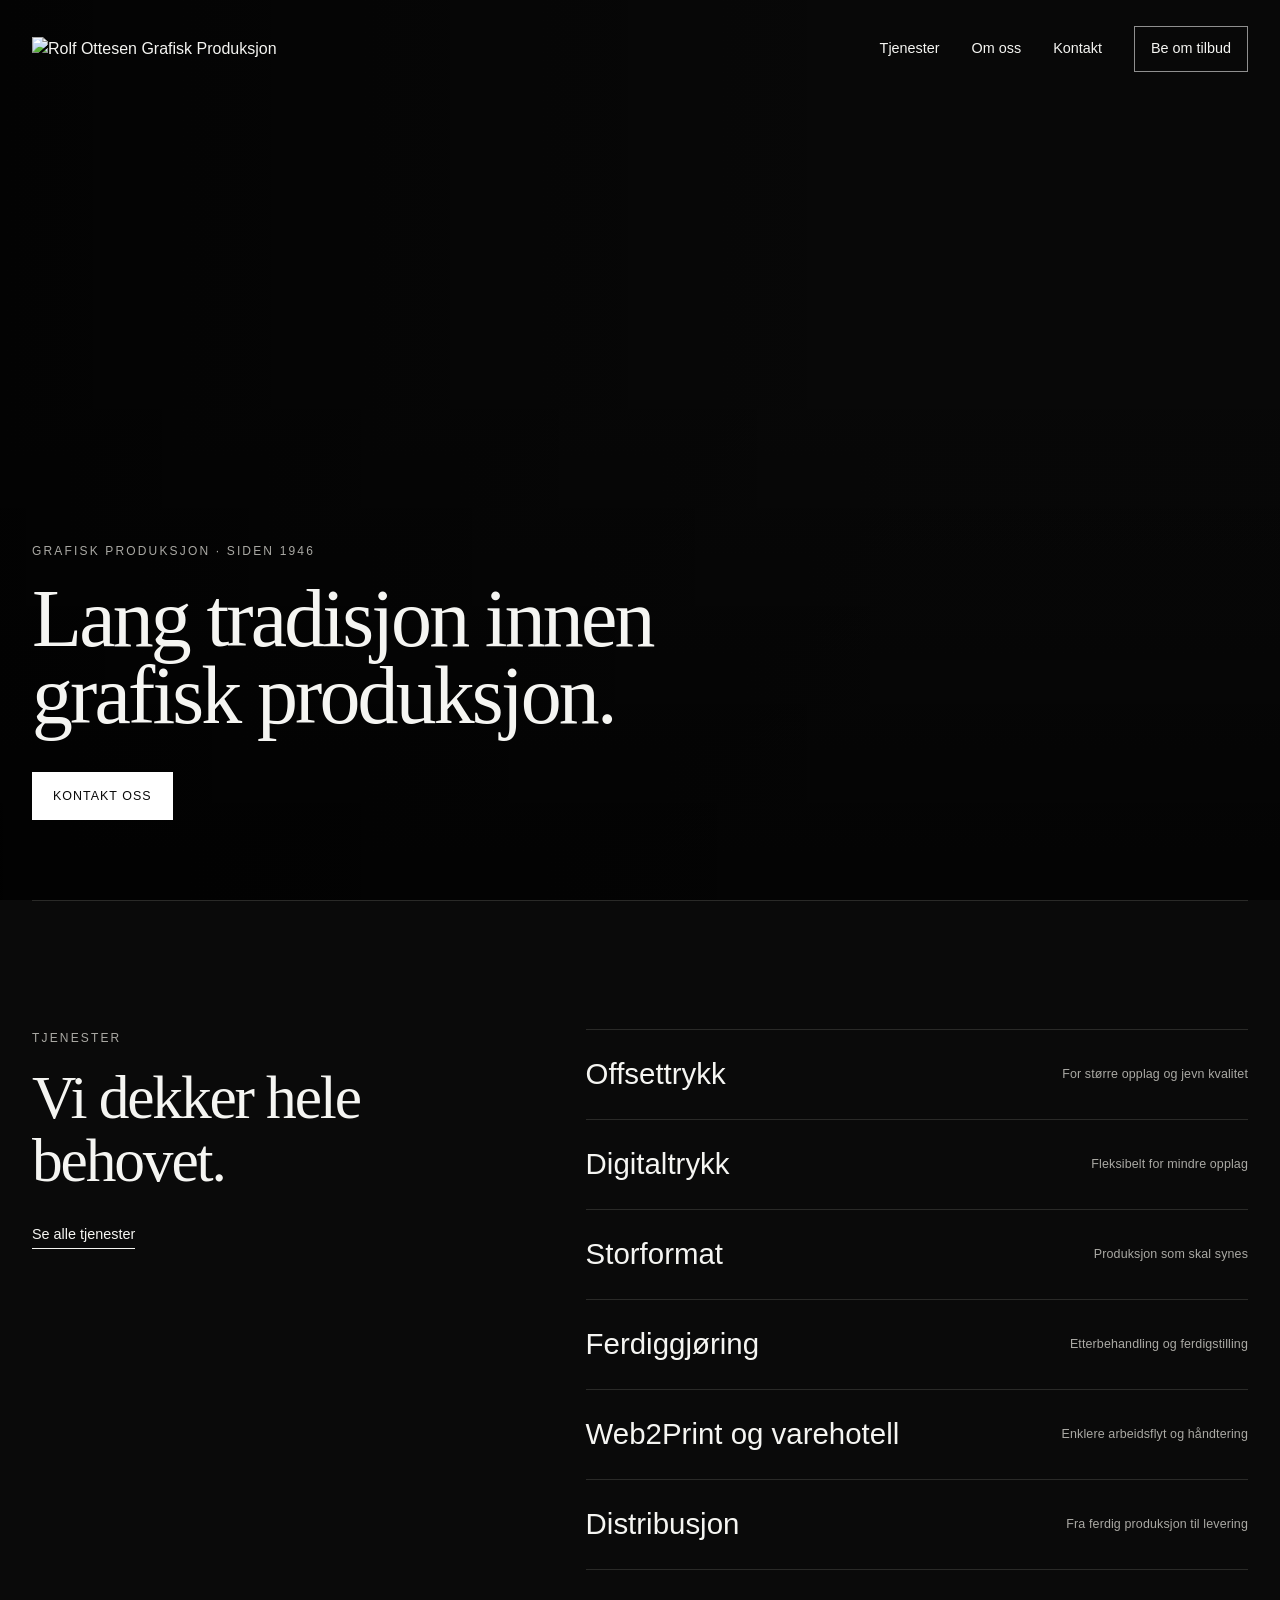
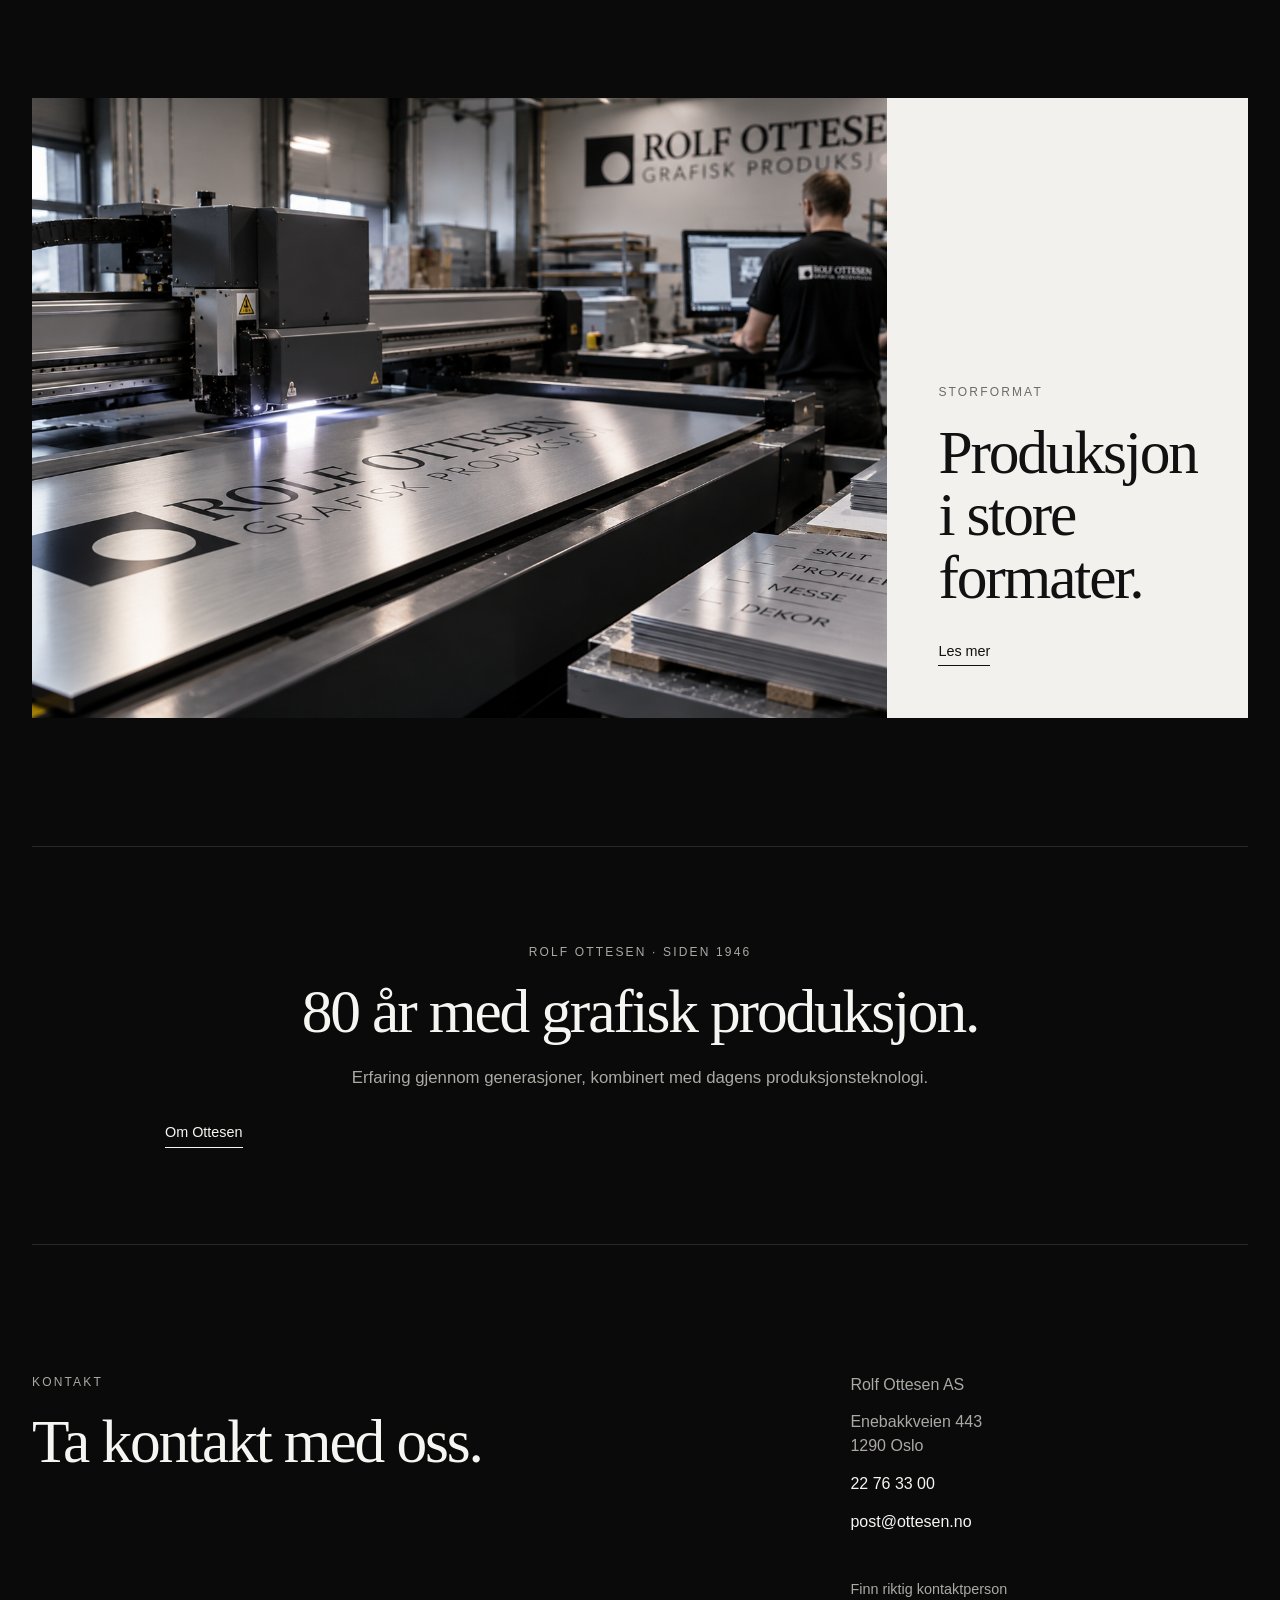
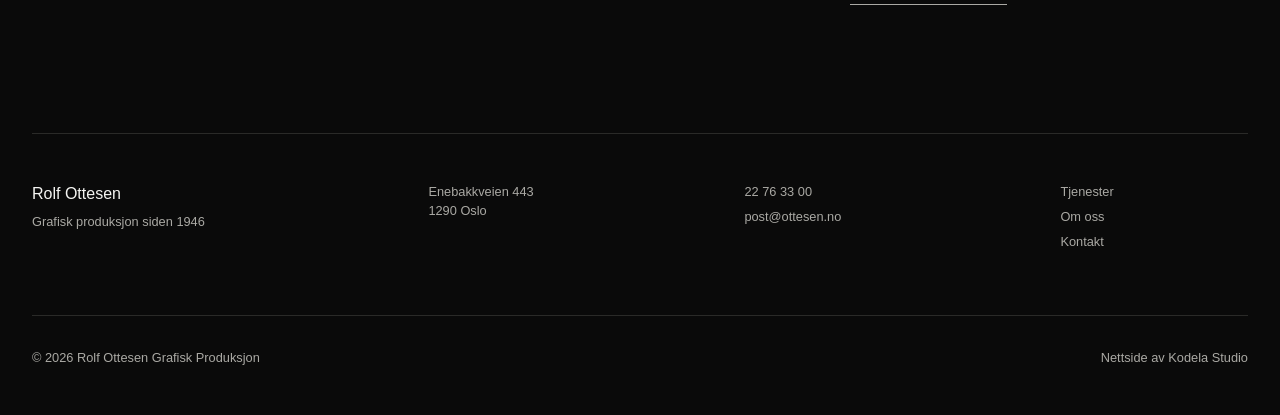
==== commit 7b00cac6: "Add Ottesen favicon to homepage" ====
--- a/index.html
+++ b/index.html
@@ -1 +1 @@
-<!DOCTYPE html><html lang="no"><head><meta charset="UTF-8"><meta name="viewport" content="width=device-width,initial-scale=1"><meta name="description" content="Rolf Ottesen Grafisk Produksjon – totalleverandør av trykksaker i Oslo siden 1946. Offsettrykk, digitaltrykk, storformat og mer."><meta name="theme-color" content="#0a0a0a"><meta property="og:title" content="Rolf Ottesen | Grafisk Produksjon"><meta property="og:description" content="Grafisk produksjon siden 1946."><meta property="og:type" content="website"><title>Rolf Ottesen | Grafisk Produksjon siden 1946</title><link rel="stylesheet" href="css/style.css"></head><body><header class="site-header"><a href="index.html" class="logo-link" aria-label="Rolf Ottesen forside"><img src="assests/logo/logo1.png" alt="Rolf Ottesen Grafisk Produksjon" class="site-logo"></a><button class="menu-toggle" aria-expanded="false" aria-controls="main-nav"><span></span><span></span><span class="sr-only">Meny</span></button><nav class="main-nav" id="main-nav" aria-label="Hovednavigasjon"><a href="tjenester.html">Tjenester</a><a href="om.html">Om oss</a><a href="kontakt.html">Kontakt</a><a href="kontakt.html#foresporsel" class="nav-cta">Be om tilbud</a></nav></header><main><section class="hero"><video class="hero-video" autoplay muted loop playsinline preload="metadata"><source src="assests/video/rolfOttsersenHeroVideo.mp4" type="video/mp4"></video><div class="hero-overlay"></div><div class="hero-content"><p class="eyebrow">Grafisk produksjon · siden 1946</p><h1>Lang tradisjon innen<br>grafisk produksjon.</h1><a href="kontakt.html#foresporsel" class="button button-primary">Kontakt oss</a></div></section><section class="section services-section"><div class="services-heading"><p class="eyebrow">Tjenester</p><h2>Vi dekker hele behovet.</h2><a href="tjenester.html" class="text-link">Se alle tjenester</a></div><div class="services-simple"><a href="tjenester.html#offset"><span>Offsettrykk</span><small>For større opplag og jevn kvalitet</small></a><a href="tjenester.html#digital"><span>Digitaltrykk</span><small>Fleksibelt for mindre opplag</small></a><a href="tjenester.html#storformat"><span>Storformat</span><small>Produksjon som skal synes</small></a><a href="tjenester.html#ferdig"><span>Ferdiggjøring</span><small>Etterbehandling og ferdigstilling</small></a><a href="tjenester.html#web2print"><span>Web2Print og varehotell</span><small>Enklere arbeidsflyt og håndtering</small></a><a href="tjenester.html#distribusjon"><span>Distribusjon</span><small>Fra ferdig produksjon til levering</small></a></div></section><section class="production-feature"><div class="production-image-wrap"><img src="assests/images/aluminiumbilde.png" alt="Maskin for grafisk produksjon i storformat" class="production-image" loading="lazy"></div><div class="production-copy"><p class="eyebrow">Storformat</p><h2>Produksjon i store formater.</h2><a href="tjenester.html#storformat" class="text-link">Les mer</a></div></section><section class="section heritage-section heritage-simple"><div class="heritage-copy"><p class="eyebrow">Rolf Ottesen · siden 1946</p><h2>80 år med grafisk produksjon.</h2><p>Erfaring gjennom generasjoner, kombinert med dagens produksjonsteknologi.</p><a href="om.html" class="text-link">Om Ottesen</a></div></section><section class="section contact-section"><div><p class="eyebrow">Kontakt</p><h2>Ta kontakt med oss.</h2></div><div class="contact-details"><p>Rolf Ottesen AS</p><p>Enebakkveien 443<br>1290 Oslo</p><a href="tel:+4722763300">22 76 33 00</a><a href="mailto:post@ottesen.no">post@ottesen.no</a><a href="kontakt.html" class="text-link">Finn riktig kontaktperson</a></div></section></main><footer class="site-footer footer-full"><div><strong>Rolf Ottesen</strong><p>Grafisk produksjon siden 1946</p></div><div><p>Enebakkveien 443<br>1290 Oslo</p></div><div><a href="tel:+4722763300">22 76 33 00</a><a href="mailto:post@ottesen.no">post@ottesen.no</a></div><div class="footer-links"><a href="tjenester.html">Tjenester</a><a href="om.html">Om oss</a><a href="kontakt.html">Kontakt</a></div><div class="footer-bottom"><span>© 2026 Rolf Ottesen Grafisk Produksjon</span><span>Nettside av Kodela Studio</span></div></footer><script src="js/main.js"></script></body></html>+<!DOCTYPE html><html lang="no"><head><meta charset="UTF-8"><meta name="viewport" content="width=device-width,initial-scale=1"><meta name="description" content="Rolf Ottesen Grafisk Produksjon – totalleverandør av trykksaker i Oslo siden 1946. Offsettrykk, digitaltrykk, storformat og mer."><meta name="theme-color" content="#0a0a0a"><meta property="og:title" content="Rolf Ottesen | Grafisk Produksjon"><meta property="og:description" content="Grafisk produksjon siden 1946."><meta property="og:type" content="website"><title>Rolf Ottesen | Grafisk Produksjon siden 1946</title><link rel="icon" type="image/png" href="assests/logo/favicon.png"><link rel="apple-touch-icon" href="assests/logo/favicon.png"><link rel="stylesheet" href="css/style.css"></head><body><header class="site-header"><a href="index.html" class="logo-link" aria-label="Rolf Ottesen forside"><img src="assests/logo/logo1.png" alt="Rolf Ottesen Grafisk Produksjon" class="site-logo"></a><button class="menu-toggle" aria-expanded="false" aria-controls="main-nav"><span></span><span></span><span class="sr-only">Meny</span></button><nav class="main-nav" id="main-nav" aria-label="Hovednavigasjon"><a href="tjenester.html">Tjenester</a><a href="om.html">Om oss</a><a href="kontakt.html">Kontakt</a><a href="kontakt.html#foresporsel" class="nav-cta">Be om tilbud</a></nav></header><main><section class="hero"><video class="hero-video" autoplay muted loop playsinline preload="metadata"><source src="assests/video/rolfOttsersenHeroVideo.mp4" type="video/mp4"></video><div class="hero-overlay"></div><div class="hero-content"><p class="eyebrow">Grafisk produksjon · siden 1946</p><h1>Lang tradisjon innen<br>grafisk produksjon.</h1><a href="kontakt.html#foresporsel" class="button button-primary">Kontakt oss</a></div></section><section class="section services-section"><div class="services-heading"><p class="eyebrow">Tjenester</p><h2>Vi dekker hele behovet.</h2><a href="tjenester.html" class="text-link">Se alle tjenester</a></div><div class="services-simple"><a href="tjenester.html#offset"><span>Offsettrykk</span><small>For større opplag og jevn kvalitet</small></a><a href="tjenester.html#digital"><span>Digitaltrykk</span><small>Fleksibelt for mindre opplag</small></a><a href="tjenester.html#storformat"><span>Storformat</span><small>Produksjon som skal synes</small></a><a href="tjenester.html#ferdig"><span>Ferdiggjøring</span><small>Etterbehandling og ferdigstilling</small></a><a href="tjenester.html#web2print"><span>Web2Print og varehotell</span><small>Enklere arbeidsflyt og håndtering</small></a><a href="tjenester.html#distribusjon"><span>Distribusjon</span><small>Fra ferdig produksjon til levering</small></a></div></section><section class="production-feature"><div class="production-image-wrap"><img src="assests/images/aluminiumbilde.png" alt="Maskin for grafisk produksjon i storformat" class="production-image" loading="lazy"></div><div class="production-copy"><p class="eyebrow">Storformat</p><h2>Produksjon i store formater.</h2><a href="tjenester.html#storformat" class="text-link">Les mer</a></div></section><section class="section heritage-section heritage-simple"><div class="heritage-copy"><p class="eyebrow">Rolf Ottesen · siden 1946</p><h2>80 år med grafisk produksjon.</h2><p>Erfaring gjennom generasjoner, kombinert med dagens produksjonsteknologi.</p><a href="om.html" class="text-link">Om Ottesen</a></div></section><section class="section contact-section"><div><p class="eyebrow">Kontakt</p><h2>Ta kontakt med oss.</h2></div><div class="contact-details"><p>Rolf Ottesen AS</p><p>Enebakkveien 443<br>1290 Oslo</p><a href="tel:+4722763300">22 76 33 00</a><a href="mailto:post@ottesen.no">post@ottesen.no</a><a href="kontakt.html" class="text-link">Finn riktig kontaktperson</a></div></section></main><footer class="site-footer footer-full"><div><strong>Rolf Ottesen</strong><p>Grafisk produksjon siden 1946</p></div><div><p>Enebakkveien 443<br>1290 Oslo</p></div><div><a href="tel:+4722763300">22 76 33 00</a><a href="mailto:post@ottesen.no">post@ottesen.no</a></div><div class="footer-links"><a href="tjenester.html">Tjenester</a><a href="om.html">Om oss</a><a href="kontakt.html">Kontakt</a></div><div class="footer-bottom"><span>© 2026 Rolf Ottesen Grafisk Produksjon</span><span>Nettside av Kodela Studio</span></div></footer><script src="js/main.js"></script></body></html>
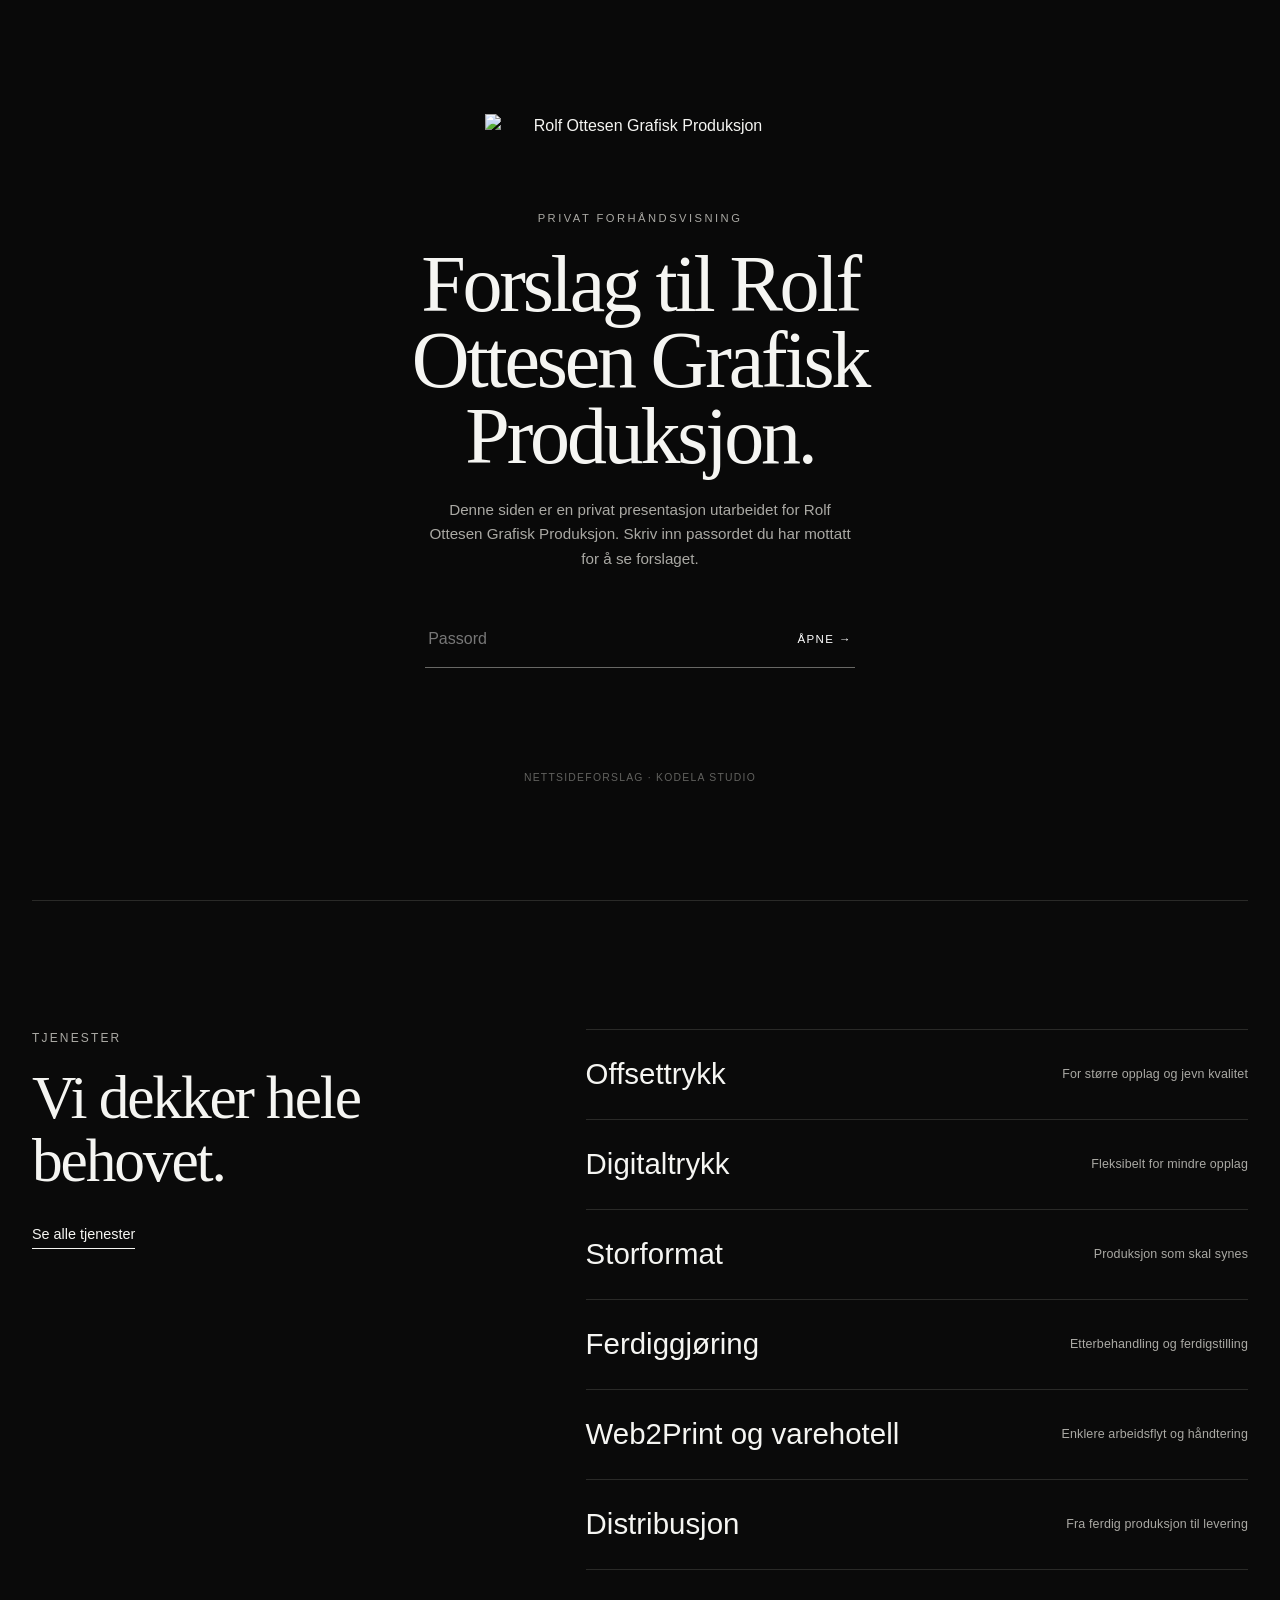
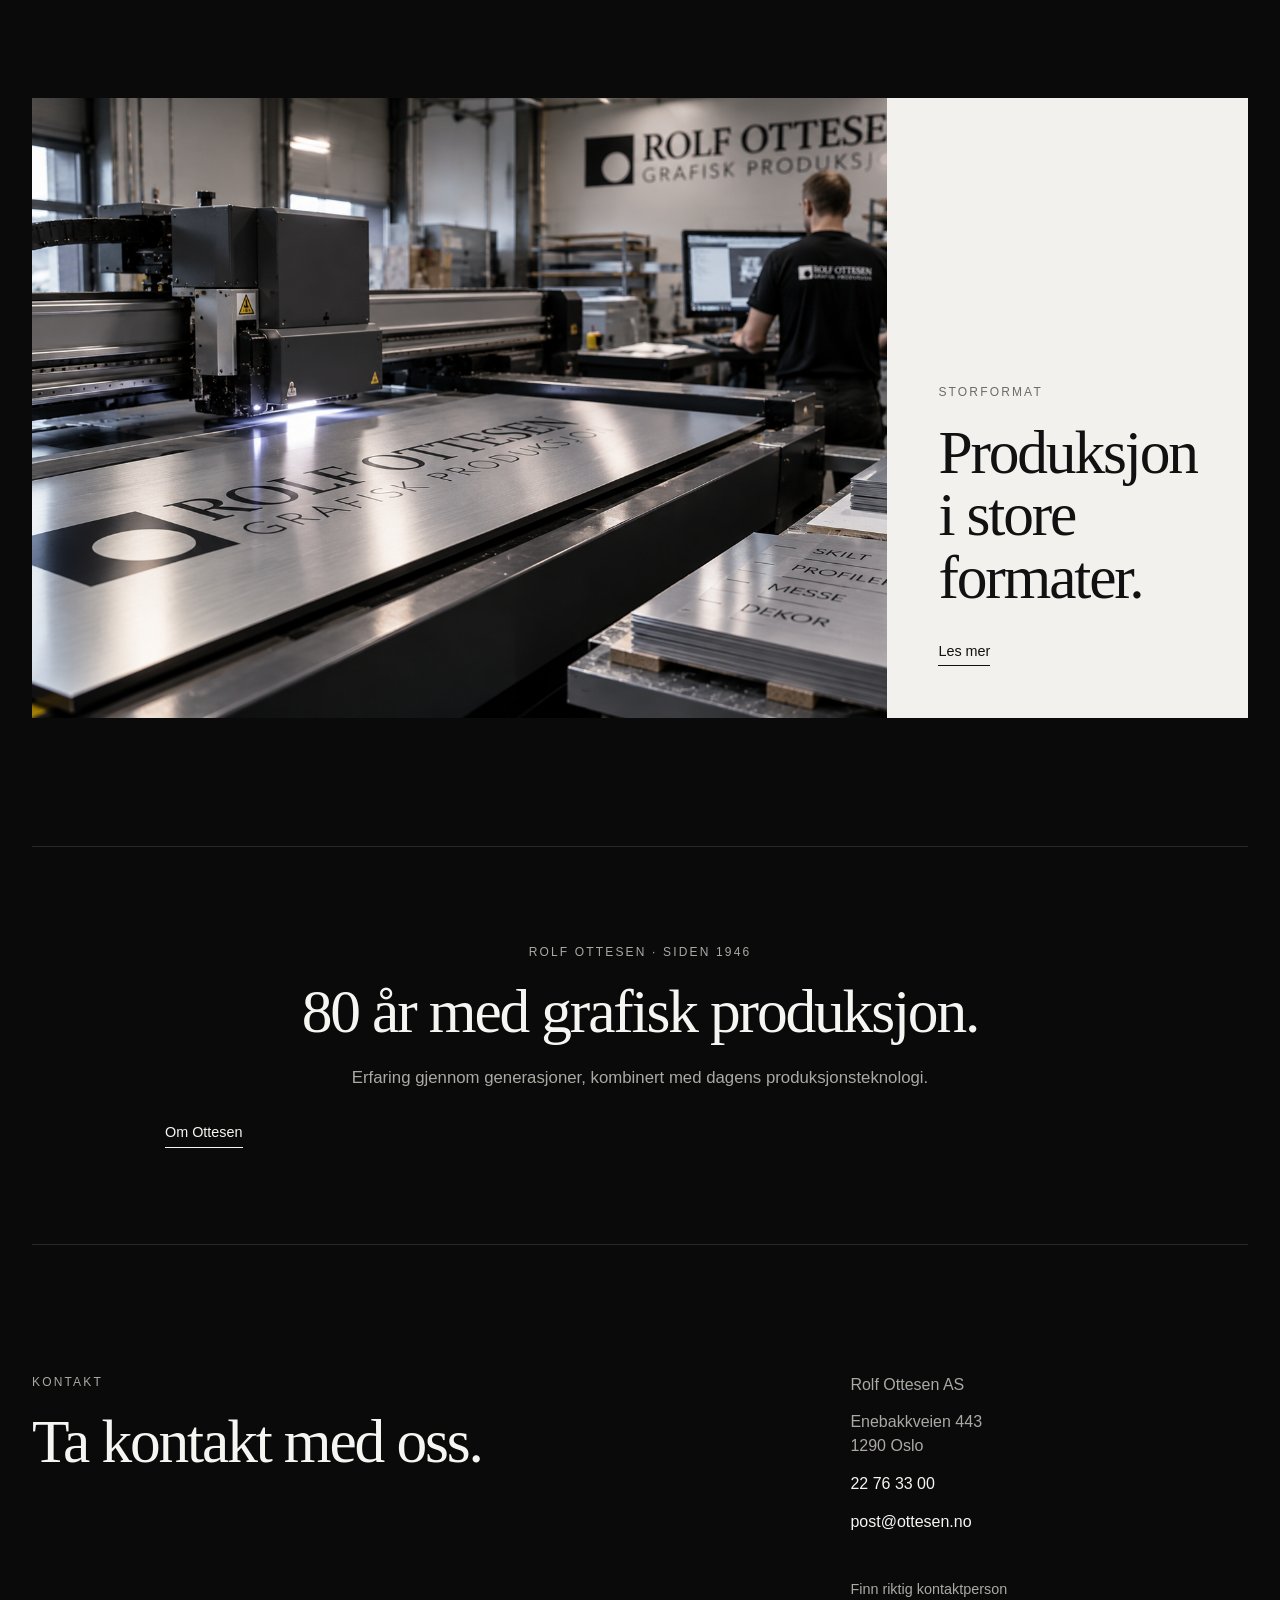
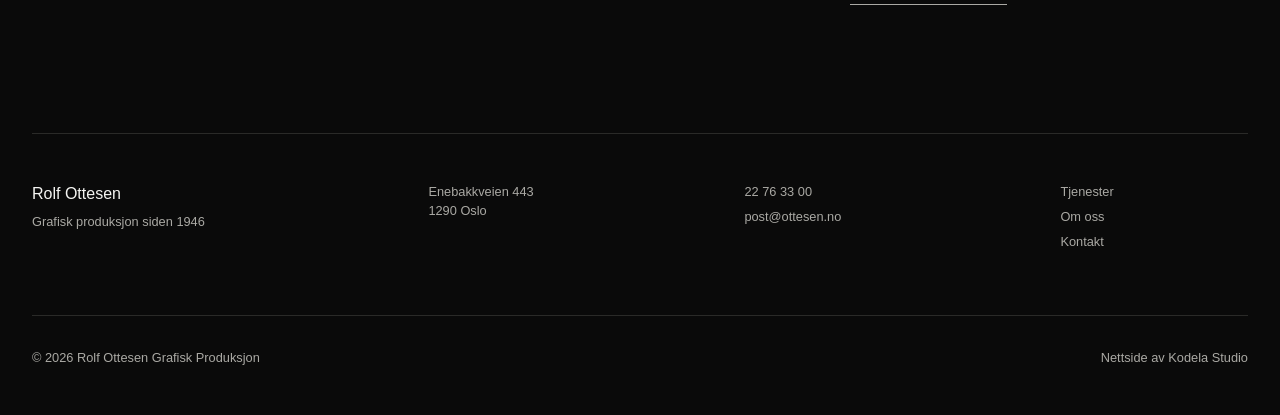
==== commit 74b7c4b1: "Strengthen favicon links for preview deployment" ====
--- a/index.html
+++ b/index.html
@@ -1 +1 @@
-<!DOCTYPE html><html lang="no"><head><meta charset="UTF-8"><meta name="viewport" content="width=device-width,initial-scale=1"><meta name="description" content="Rolf Ottesen Grafisk Produksjon – totalleverandør av trykksaker i Oslo siden 1946. Offsettrykk, digitaltrykk, storformat og mer."><meta name="theme-color" content="#0a0a0a"><meta property="og:title" content="Rolf Ottesen | Grafisk Produksjon"><meta property="og:description" content="Grafisk produksjon siden 1946."><meta property="og:type" content="website"><title>Rolf Ottesen | Grafisk Produksjon siden 1946</title><link rel="icon" type="image/png" href="assests/logo/favicon.png"><link rel="apple-touch-icon" href="assests/logo/favicon.png"><link rel="stylesheet" href="css/style.css"></head><body><header class="site-header"><a href="index.html" class="logo-link" aria-label="Rolf Ottesen forside"><img src="assests/logo/logo1.png" alt="Rolf Ottesen Grafisk Produksjon" class="site-logo"></a><button class="menu-toggle" aria-expanded="false" aria-controls="main-nav"><span></span><span></span><span class="sr-only">Meny</span></button><nav class="main-nav" id="main-nav" aria-label="Hovednavigasjon"><a href="tjenester.html">Tjenester</a><a href="om.html">Om oss</a><a href="kontakt.html">Kontakt</a><a href="kontakt.html#foresporsel" class="nav-cta">Be om tilbud</a></nav></header><main><section class="hero"><video class="hero-video" autoplay muted loop playsinline preload="metadata"><source src="assests/video/rolfOttsersenHeroVideo.mp4" type="video/mp4"></video><div class="hero-overlay"></div><div class="hero-content"><p class="eyebrow">Grafisk produksjon · siden 1946</p><h1>Lang tradisjon innen<br>grafisk produksjon.</h1><a href="kontakt.html#foresporsel" class="button button-primary">Kontakt oss</a></div></section><section class="section services-section"><div class="services-heading"><p class="eyebrow">Tjenester</p><h2>Vi dekker hele behovet.</h2><a href="tjenester.html" class="text-link">Se alle tjenester</a></div><div class="services-simple"><a href="tjenester.html#offset"><span>Offsettrykk</span><small>For større opplag og jevn kvalitet</small></a><a href="tjenester.html#digital"><span>Digitaltrykk</span><small>Fleksibelt for mindre opplag</small></a><a href="tjenester.html#storformat"><span>Storformat</span><small>Produksjon som skal synes</small></a><a href="tjenester.html#ferdig"><span>Ferdiggjøring</span><small>Etterbehandling og ferdigstilling</small></a><a href="tjenester.html#web2print"><span>Web2Print og varehotell</span><small>Enklere arbeidsflyt og håndtering</small></a><a href="tjenester.html#distribusjon"><span>Distribusjon</span><small>Fra ferdig produksjon til levering</small></a></div></section><section class="production-feature"><div class="production-image-wrap"><img src="assests/images/aluminiumbilde.png" alt="Maskin for grafisk produksjon i storformat" class="production-image" loading="lazy"></div><div class="production-copy"><p class="eyebrow">Storformat</p><h2>Produksjon i store formater.</h2><a href="tjenester.html#storformat" class="text-link">Les mer</a></div></section><section class="section heritage-section heritage-simple"><div class="heritage-copy"><p class="eyebrow">Rolf Ottesen · siden 1946</p><h2>80 år med grafisk produksjon.</h2><p>Erfaring gjennom generasjoner, kombinert med dagens produksjonsteknologi.</p><a href="om.html" class="text-link">Om Ottesen</a></div></section><section class="section contact-section"><div><p class="eyebrow">Kontakt</p><h2>Ta kontakt med oss.</h2></div><div class="contact-details"><p>Rolf Ottesen AS</p><p>Enebakkveien 443<br>1290 Oslo</p><a href="tel:+4722763300">22 76 33 00</a><a href="mailto:post@ottesen.no">post@ottesen.no</a><a href="kontakt.html" class="text-link">Finn riktig kontaktperson</a></div></section></main><footer class="site-footer footer-full"><div><strong>Rolf Ottesen</strong><p>Grafisk produksjon siden 1946</p></div><div><p>Enebakkveien 443<br>1290 Oslo</p></div><div><a href="tel:+4722763300">22 76 33 00</a><a href="mailto:post@ottesen.no">post@ottesen.no</a></div><div class="footer-links"><a href="tjenester.html">Tjenester</a><a href="om.html">Om oss</a><a href="kontakt.html">Kontakt</a></div><div class="footer-bottom"><span>© 2026 Rolf Ottesen Grafisk Produksjon</span><span>Nettside av Kodela Studio</span></div></footer><script src="js/main.js"></script></body></html>+<!DOCTYPE html><html lang="no"><head><meta charset="UTF-8"><meta name="viewport" content="width=device-width,initial-scale=1"><meta name="description" content="Rolf Ottesen Grafisk Produksjon – totalleverandør av trykksaker i Oslo siden 1946. Offsettrykk, digitaltrykk, storformat og mer."><meta name="theme-color" content="#0a0a0a"><meta property="og:title" content="Rolf Ottesen | Grafisk Produksjon"><meta property="og:description" content="Grafisk produksjon siden 1946."><meta property="og:type" content="website"><title>Rolf Ottesen | Grafisk Produksjon siden 1946</title><link rel="icon" type="image/png" sizes="32x32" href="/assets/logo/favicon.png"><link rel="shortcut icon" href="/assets/logo/favicon.png"><link rel="apple-touch-icon" href="/assets/logo/favicon.png"><link rel="stylesheet" href="css/style.css"></head><body><header class="site-header"><a href="index.html" class="logo-link" aria-label="Rolf Ottesen forside"><img src="assets/logo/logo1.png" alt="Rolf Ottesen Grafisk Produksjon" class="site-logo"></a><button class="menu-toggle" aria-expanded="false" aria-controls="main-nav"><span></span><span></span><span class="sr-only">Meny</span></button><nav class="main-nav" id="main-nav" aria-label="Hovednavigasjon"><a href="tjenester.html">Tjenester</a><a href="om.html">Om oss</a><a href="kontakt.html">Kontakt</a><a href="kontakt.html#foresporsel" class="nav-cta">Be om tilbud</a></nav></header><main><section class="hero"><video class="hero-video" autoplay muted loop playsinline preload="metadata"><source src="assets/video/rolfOttsersenHeroVideo.mp4" type="video/mp4"></video><div class="hero-overlay"></div><div class="hero-content"><p class="eyebrow">Grafisk produksjon · siden 1946</p><h1>Lang tradisjon innen<br>grafisk produksjon.</h1><a href="kontakt.html#foresporsel" class="button button-primary">Kontakt oss</a></div></section><section class="section services-section"><div class="services-heading"><p class="eyebrow">Tjenester</p><h2>Vi dekker hele behovet.</h2><a href="tjenester.html" class="text-link">Se alle tjenester</a></div><div class="services-simple"><a href="tjenester.html#offset"><span>Offsettrykk</span><small>For større opplag og jevn kvalitet</small></a><a href="tjenester.html#digital"><span>Digitaltrykk</span><small>Fleksibelt for mindre opplag</small></a><a href="tjenester.html#storformat"><span>Storformat</span><small>Produksjon som skal synes</small></a><a href="tjenester.html#ferdig"><span>Ferdiggjøring</span><small>Etterbehandling og ferdigstilling</small></a><a href="tjenester.html#web2print"><span>Web2Print og varehotell</span><small>Enklere arbeidsflyt og håndtering</small></a><a href="tjenester.html#distribusjon"><span>Distribusjon</span><small>Fra ferdig produksjon til levering</small></a></div></section><section class="production-feature"><div class="production-image-wrap"><img src="assets/images/aluminiumbilde.png" alt="Maskin for grafisk produksjon i storformat" class="production-image" loading="lazy"></div><div class="production-copy"><p class="eyebrow">Storformat</p><h2>Produksjon i store formater.</h2><a href="tjenester.html#storformat" class="text-link">Les mer</a></div></section><section class="section heritage-section heritage-simple"><div class="heritage-copy"><p class="eyebrow">Rolf Ottesen · siden 1946</p><h2>80 år med grafisk produksjon.</h2><p>Erfaring gjennom generasjoner, kombinert med dagens produksjonsteknologi.</p><a href="om.html" class="text-link">Om Ottesen</a></div></section><section class="section contact-section"><div><p class="eyebrow">Kontakt</p><h2>Ta kontakt med oss.</h2></div><div class="contact-details"><p>Rolf Ottesen AS</p><p>Enebakkveien 443<br>1290 Oslo</p><a href="tel:+4722763300">22 76 33 00</a><a href="mailto:post@ottesen.no">post@ottesen.no</a><a href="kontakt.html" class="text-link">Finn riktig kontaktperson</a></div></section></main><footer class="site-footer footer-full"><div><strong>Rolf Ottesen</strong><p>Grafisk produksjon siden 1946</p></div><div><p>Enebakkveien 443<br>1290 Oslo</p></div><div><a href="tel:+4722763300">22 76 33 00</a><a href="mailto:post@ottesen.no">post@ottesen.no</a></div><div class="footer-links"><a href="tjenester.html">Tjenester</a><a href="om.html">Om oss</a><a href="kontakt.html">Kontakt</a></div><div class="footer-bottom"><span>© 2026 Rolf Ottesen Grafisk Produksjon</span><span>Nettside av Kodela Studio</span></div></footer><script src="js/main.js"></script></body></html>
--- a/css/style.css
+++ b/css/style.css
@@ -1,4 +1,5 @@
-:root{--bg:#0a0a0a;--text:#f5f5f2;--muted:#aaa9a4;--line:#2a2a28;--paper:#f2f1ed;--max-width:1400px}*{box-sizing:border-box;margin:0;padding:0}html{scroll-behavior:smooth}body{background:var(--bg);color:var(--text);font-family:Arial,Helvetica,sans-serif;line-height:1.5}a{color:inherit;text-decoration:none}img,video{display:block;max-width:100%}.site-header{position:absolute;inset:0 0 auto;z-index:20;display:flex;align-items:center;justify-content:space-between;gap:2rem;width:min(100% - 4rem,var(--max-width));margin:0 auto;padding:1.6rem 0}.inner-header{position:relative;border-bottom:1px solid var(--line)}.site-logo{width:250px;height:auto}.main-nav{display:flex;align-items:center;gap:2rem;font-size:.9rem}.main-nav a{transition:opacity .2s}.main-nav a:hover{opacity:.65}.nav-cta{border:1px solid rgba(255,255,255,.55);padding:.7rem 1rem}.hero{position:relative;min-height:100svh;display:grid;align-items:end;overflow:hidden}.hero-video{position:absolute;inset:0;width:100%;height:100%;object-fit:cover}.hero-overlay{position:absolute;inset:0;background:linear-gradient(90deg,rgba(0,0,0,.7),rgba(0,0,0,.2) 70%),linear-gradient(to top,rgba(0,0,0,.55),transparent 60%)}.hero-content{position:relative;z-index:2;width:min(100% - 4rem,var(--max-width));margin:0 auto;padding:11rem 0 5rem}.eyebrow{margin-bottom:1.2rem;color:var(--muted);font-size:.75rem;letter-spacing:.18em;text-transform:uppercase}.hero h1,.section h2,.production-copy h2{font-family:Georgia,'Times New Roman',serif;font-weight:400;letter-spacing:-.035em}.hero h1{max-width:1050px;margin-bottom:2.3rem;font-size:clamp(3.5rem,6.4vw,6.8rem);line-height:.95}.button{display:inline-flex;min-height:48px;align-items:center;justify-content:center;padding:.8rem 1.25rem;border:1px solid #fff;font-size:.78rem;letter-spacing:.08em;text-transform:uppercase}.button-primary{background:#fff;color:#0a0a0a}.section{width:min(100% - 4rem,var(--max-width));margin:0 auto;padding:8rem 0;border-top:1px solid var(--line)}.section h2,.production-copy h2{max-width:950px;font-size:clamp(2.5rem,4.8vw,4.8rem);line-height:1.02}.services-section{display:grid;grid-template-columns:.8fr 1.2fr;gap:7rem;align-items:start}.services-heading{position:sticky;top:3rem}.services-simple{border-top:1px solid var(--line)}.services-simple a{display:block;padding:1.4rem 0;border-bottom:1px solid var(--line);font-size:clamp(1.35rem,2.3vw,2.15rem);font-weight:400;transition:padding-left .2s,opacity .2s}.services-simple a:hover{padding-left:.6rem;opacity:.7}.production-feature{width:min(100% - 4rem,var(--max-width));margin:0 auto 8rem;display:grid;grid-template-columns:1.45fr .55fr;background:var(--paper);color:#111}.production-image-wrap{min-height:620px;overflow:hidden}.production-image{width:100%;height:100%;object-fit:cover}.production-copy{display:flex;flex-direction:column;justify-content:flex-end;padding:clamp(2rem,4vw,4rem)}.production-copy .eyebrow{color:#6b6b67}.text-link{display:inline-block;align-self:flex-start;margin-top:2rem;padding-bottom:.2rem;border-bottom:1px solid currentColor;font-size:.9rem}.heritage-simple{padding-top:6rem;padding-bottom:6rem}.heritage-simple .heritage-copy{max-width:950px;margin:auto;text-align:center;display:flex;flex-direction:column;align-items:center}.heritage-simple .heritage-copy h2{max-width:850px}.heritage-simple .heritage-copy>p:not(.eyebrow){max-width:620px;margin-top:1.4rem;color:var(--muted);font-size:1.05rem}.contact-section{display:grid;grid-template-columns:1.3fr .7fr;gap:5rem;align-items:start}.contact-details{display:flex;flex-direction:column;align-items:flex-start;gap:.85rem;color:var(--muted)}.contact-details a:not(.text-link){color:var(--text)}.site-footer{width:min(100% - 4rem,var(--max-width));margin:0 auto;padding:2rem 0 3rem;border-top:1px solid var(--line);display:flex;justify-content:space-between;gap:1rem;color:var(--muted);font-size:.8rem}.contact-page{width:min(100% - 4rem,var(--max-width));margin:0 auto}.contact-top{display:grid;grid-template-columns:1fr .75fr;gap:7rem;align-items:end;padding:6rem 0;border-bottom:1px solid var(--line)}.contact-top h1,.simple-section-heading h2,.location-heading h2{font-family:Georgia,'Times New Roman',serif;font-weight:400;letter-spacing:-.035em}.contact-top h1{font-size:clamp(3.5rem,6vw,6rem);line-height:.95}.contact-lead{max-width:520px;margin-top:1.5rem;color:var(--muted);font-size:1.05rem}.contact-primary{border-top:1px solid var(--line)}.contact-primary a{display:grid;grid-template-columns:100px 1fr;gap:1.5rem;padding:1.25rem 0;border-bottom:1px solid var(--line);transition:opacity .2s}.contact-primary a:hover{opacity:.65}.contact-primary span{color:var(--muted);font-size:.75rem;letter-spacing:.08em;text-transform:uppercase}.contact-primary strong{font-size:1rem;font-weight:400}.contacts-simple{padding:6rem 0 7rem}.simple-section-heading{display:grid;grid-template-columns:.45fr 1fr;gap:4rem;align-items:end;margin-bottom:3rem}.simple-section-heading .eyebrow{margin:0}.simple-section-heading h2{font-size:clamp(2.2rem,3.6vw,3.7rem);line-height:1}.people-list{border-top:1px solid var(--line)}.person{display:grid;grid-template-columns:1fr .7fr;gap:3rem;align-items:center;padding:1.35rem .25rem;border-bottom:1px solid var(--line);transition:background .2s,padding .2s}.person h3{font-size:1.12rem;font-weight:500}.person p{margin-top:.15rem;color:var(--muted);font-size:.9rem}.person-contact{display:flex;align-items:center;justify-content:flex-end;gap:2rem}.person-contact span{font-size:.95rem}.person-contact i{font-style:normal;opacity:.45;transition:transform .2s,opacity .2s}.person:hover{padding-left:.7rem;padding-right:.7rem;background:rgba(255,255,255,.025)}.person:hover .person-contact i{opacity:1;transform:translate(3px,-3px)}.location-bottom{padding:0 0 7rem}.location-heading{display:flex;align-items:end;justify-content:space-between;gap:3rem;margin-bottom:2rem}.location-heading .eyebrow{margin:0}.location-heading h2{font-size:clamp(1.8rem,3vw,3rem);line-height:1.08;text-align:right}.real-map-card{position:relative;height:390px;overflow:hidden;border:1px solid #383836;background:#171715}.real-map{width:100%;height:100%;border:0;filter:grayscale(1) contrast(.92) brightness(.8)}.map-overlay-link{position:absolute;left:1.25rem;right:1.25rem;bottom:1.25rem;display:flex;align-items:end;justify-content:space-between;gap:2rem;padding:1.1rem 1.25rem;background:rgba(10,10,10,.9);border:1px solid rgba(255,255,255,.18);backdrop-filter:blur(7px);transition:background .2s,border-color .2s}.map-overlay-link:hover{background:#0a0a0a;border-color:rgba(255,255,255,.5)}.map-overlay-link small{display:block;margin-bottom:.2rem;color:var(--muted);font-size:.68rem;letter-spacing:.1em;text-transform:uppercase}.map-overlay-link>span{font-size:1rem}.map-overlay-link strong{font-size:.85rem;font-weight:400}.map-overlay-link strong{white-space:nowrap}
-@media(max-width:900px){.site-logo{width:200px}.main-nav{display:none}.services-section,.production-feature,.contact-section,.contact-top{grid-template-columns:1fr}.services-heading{position:static}.production-image-wrap{min-height:480px}.contact-top{gap:3rem}.simple-section-heading{grid-template-columns:1fr;gap:.7rem}.location-heading{align-items:flex-start;flex-direction:column}.location-heading h2{text-align:left}.person-contact{justify-content:flex-start}}
-@media(max-width:600px){.site-header,.section,.site-footer,.production-feature,.contact-page{width:calc(100% - 2rem)}.hero-content{width:calc(100% - 2rem);padding-bottom:3rem}.hero h1{font-size:clamp(3rem,14vw,4.8rem)}.section{padding:5rem 0}.services-section{gap:3rem}.production-feature{margin-bottom:5rem}.production-image-wrap{min-height:340px}.production-copy{padding:2rem}.heritage-simple{padding:4.5rem 0}.contact-top{padding:4.5rem 0}.contact-top h1{font-size:3.8rem}.contact-primary a{grid-template-columns:80px 1fr}.contacts-simple{padding:4.5rem 0 5rem}.person{grid-template-columns:1fr;gap:.65rem}.person-contact{justify-content:space-between}.location-bottom{padding-bottom:5rem}.real-map-card{height:330px}.map-overlay-link{left:.75rem;right:.75rem;bottom:.75rem;align-items:flex-start;flex-direction:column;gap:.45rem;padding:1rem}.site-footer{flex-direction:column}}
+:root{--bg:#0a0a0a;--text:#f5f5f2;--muted:#aaa9a4;--line:#2a2a28;--paper:#f2f1ed;--max-width:1400px}*{box-sizing:border-box;margin:0;padding:0}html{scroll-behavior:smooth}body{background:var(--bg);color:var(--text);font-family:Arial,Helvetica,sans-serif;line-height:1.5}a{color:inherit;text-decoration:none}img,video{display:block;max-width:100%}.site-header{position:absolute;inset:0 0 auto;z-index:20;display:flex;align-items:center;justify-content:space-between;gap:2rem;width:min(100% - 4rem,var(--max-width));margin:0 auto;padding:1.6rem 0}.inner-header{position:relative;border-bottom:1px solid var(--line)}.site-logo{width:250px;height:auto}.main-nav{display:flex;align-items:center;gap:2rem;font-size:.9rem}.main-nav a{transition:opacity .2s}.main-nav a:hover{opacity:.65}.nav-cta{border:1px solid rgba(255,255,255,.55);padding:.7rem 1rem}.hero{position:relative;min-height:100svh;display:grid;align-items:end;overflow:hidden}.hero-video{position:absolute;inset:0;width:100%;height:100%;object-fit:cover}.hero-overlay{position:absolute;inset:0;background:linear-gradient(90deg,rgba(0,0,0,.7),rgba(0,0,0,.2) 70%),linear-gradient(to top,rgba(0,0,0,.55),transparent 60%)}.hero-content{position:relative;z-index:2;width:min(100% - 4rem,var(--max-width));margin:0 auto;padding:11rem 0 5rem}.eyebrow{margin-bottom:1.2rem;color:var(--muted);font-size:.75rem;letter-spacing:.18em;text-transform:uppercase}.hero h1,.section h2,.production-copy h2{font-family:Georgia,'Times New Roman',serif;font-weight:400;letter-spacing:-.035em}.hero h1{max-width:1050px;margin-bottom:2.3rem;font-size:clamp(3.5rem,6.4vw,6.8rem);line-height:.95}.button{display:inline-flex;min-height:48px;align-items:center;justify-content:center;padding:.8rem 1.25rem;border:1px solid #fff;font-size:.78rem;letter-spacing:.08em;text-transform:uppercase}.button-primary{background:#fff;color:#0a0a0a}.button-dark{background:#0a0a0a;color:#fff;border-color:#0a0a0a}.section{width:min(100% - 4rem,var(--max-width));margin:0 auto;padding:8rem 0;border-top:1px solid var(--line)}.section h2,.production-copy h2{max-width:950px;font-size:clamp(2.5rem,4.8vw,4.8rem);line-height:1.02}.services-section{display:grid;grid-template-columns:.8fr 1.2fr;gap:7rem;align-items:start}.services-heading{position:sticky;top:3rem}.services-simple{border-top:1px solid var(--line)}.services-simple a{display:block;padding:1.4rem 0;border-bottom:1px solid var(--line);font-size:clamp(1.35rem,2.3vw,2.15rem);font-weight:400;transition:padding-left .2s,opacity .2s}.services-simple a:hover{padding-left:.6rem;opacity:.7}.production-feature{width:min(100% - 4rem,var(--max-width));margin:0 auto 8rem;display:grid;grid-template-columns:1.45fr .55fr;background:var(--paper);color:#111}.production-image-wrap{min-height:620px;overflow:hidden}.production-image{width:100%;height:100%;object-fit:cover}.production-copy{display:flex;flex-direction:column;justify-content:flex-end;padding:clamp(2rem,4vw,4rem)}.production-copy .eyebrow{color:#6b6b67}.text-link{display:inline-block;align-self:flex-start;margin-top:2rem;padding-bottom:.2rem;border-bottom:1px solid currentColor;font-size:.9rem}.heritage-simple{padding-top:6rem;padding-bottom:6rem}.heritage-simple .heritage-copy{max-width:950px;margin:auto;text-align:center;display:flex;flex-direction:column;align-items:center}.heritage-simple .heritage-copy h2{max-width:850px}.heritage-simple .heritage-copy>p:not(.eyebrow){max-width:620px;margin-top:1.4rem;color:var(--muted);font-size:1.05rem}.contact-section{display:grid;grid-template-columns:1.3fr .7fr;gap:5rem;align-items:start}.contact-details{display:flex;flex-direction:column;align-items:flex-start;gap:.85rem;color:var(--muted)}.contact-details a:not(.text-link){color:var(--text)}.site-footer{width:min(100% - 4rem,var(--max-width));margin:0 auto;padding:2rem 0 3rem;border-top:1px solid var(--line);display:flex;justify-content:space-between;gap:1rem;color:var(--muted);font-size:.8rem}.contact-page{width:min(100% - 4rem,var(--max-width));margin:0 auto}.contact-top{display:grid;grid-template-columns:1fr .75fr;gap:7rem;align-items:end;padding:6rem 0;border-bottom:1px solid var(--line)}.contact-top h1,.simple-section-heading h2,.location-heading h2{font-family:Georgia,'Times New Roman',serif;font-weight:400;letter-spacing:-.035em}.contact-top h1{font-size:clamp(3.5rem,6vw,6rem);line-height:.95}.contact-lead{max-width:520px;margin-top:1.5rem;color:var(--muted);font-size:1.05rem}.contact-primary{border-top:1px solid var(--line)}.contact-primary a{display:grid;grid-template-columns:100px 1fr;gap:1.5rem;padding:1.25rem 0;border-bottom:1px solid var(--line);transition:opacity .2s}.contact-primary a:hover{opacity:.65}.contact-primary span{color:var(--muted);font-size:.75rem;letter-spacing:.08em;text-transform:uppercase}.contact-primary strong{font-size:1rem;font-weight:400}.contacts-simple{padding:6rem 0 7rem}.simple-section-heading{display:grid;grid-template-columns:.45fr 1fr;gap:4rem;align-items:end;margin-bottom:3rem}.simple-section-heading .eyebrow{margin:0}.simple-section-heading h2{font-size:clamp(2.2rem,3.6vw,3.7rem);line-height:1}.people-list{border-top:1px solid var(--line)}.person{display:grid;grid-template-columns:1fr .7fr;gap:3rem;align-items:center;padding:1.35rem .25rem;border-bottom:1px solid var(--line);transition:background .2s,padding .2s}.person h3{font-size:1.12rem;font-weight:500}.person p{margin-top:.15rem;color:var(--muted);font-size:.9rem}.person-contact{display:flex;align-items:center;justify-content:flex-end;gap:2rem}.person-contact span{font-size:.95rem}.person-contact i{font-style:normal;opacity:.45;transition:transform .2s,opacity .2s}.person:hover{padding-left:.7rem;padding-right:.7rem;background:rgba(255,255,255,.025)}.person:hover .person-contact i{opacity:1;transform:translate(3px,-3px)}.location-bottom{padding:0 0 7rem}.location-heading{display:flex;align-items:end;justify-content:space-between;gap:3rem;margin-bottom:2rem}.location-heading .eyebrow{margin:0}.location-heading h2{font-size:clamp(1.8rem,3vw,3rem);line-height:1.08;text-align:right}.real-map-card{position:relative;height:390px;overflow:hidden;border:1px solid #383836;background:#171715}.real-map{width:100%;height:100%;border:0;filter:grayscale(1) contrast(.92) brightness(.8)}.map-overlay-link{position:absolute;left:1.25rem;right:1.25rem;bottom:1.25rem;display:flex;align-items:end;justify-content:space-between;gap:2rem;padding:1.1rem 1.25rem;background:rgba(10,10,10,.9);border:1px solid rgba(255,255,255,.18);backdrop-filter:blur(7px);transition:background .2s,border-color .2s}.map-overlay-link:hover{background:#0a0a0a;border-color:rgba(255,255,255,.5)}.map-overlay-link small{display:block;margin-bottom:.2rem;color:var(--muted);font-size:.68rem;letter-spacing:.1em;text-transform:uppercase}.map-overlay-link>span{font-size:1rem}.map-overlay-link strong{font-size:.85rem;font-weight:400}.map-overlay-link strong{white-space:nowrap}
+/* Editorial services page */.services-editorial{overflow:hidden}.services-hero,.services-showcase,.services-partner{width:min(100% - 4rem,var(--max-width));margin:0 auto}.services-hero{min-height:560px;display:grid;grid-template-columns:.9fr 1.1fr;gap:5rem;align-items:center;padding:5.5rem 0 6rem}.services-hero-copy h1,.services-partner h2,.services-final-cta h2{font-family:Georgia,'Times New Roman',serif;font-weight:400;letter-spacing:-.04em}.services-hero-copy h1{font-size:clamp(4rem,6vw,6.5rem);line-height:.91}.services-hero-copy>p:last-child{max-width:570px;margin-top:2rem;color:#bbb;font-size:1rem}.services-hero-visual{position:relative;min-height:390px;background:radial-gradient(circle at 78% 18%,#777 0,#363634 22%,#111 58%,#080808 78%);overflow:hidden}.print-sheet{position:absolute;right:-3%;bottom:2%;width:82%;height:68%;padding:4rem 3.5rem;background:linear-gradient(135deg,#242422,#090909);transform:rotate(8deg);box-shadow:-35px 35px 65px rgba(0,0,0,.6);display:grid;grid-template-columns:72px 1fr;grid-template-rows:auto auto;align-content:center;column-gap:1.4rem}.print-sheet img{grid-row:1/3;width:64px;height:64px;object-fit:contain;background:#fff}.print-sheet span{align-self:end;font-size:1.05rem;letter-spacing:.22em}.print-sheet small{color:#aaa;letter-spacing:.28em}.services-showcase{padding:1.5rem 0 7rem}.services-showcase-head{display:flex;align-items:center;justify-content:space-between;margin-bottom:2.2rem}.services-showcase-head .eyebrow{margin:0}.quality-note{display:flex;align-items:center;gap:1rem;color:#c0c0bc;font-size:.67rem;letter-spacing:.14em;text-transform:uppercase}.quality-note span{width:44px;height:1px;background:#666}.service-card-grid{display:grid;grid-template-columns:repeat(3,1fr);gap:3rem 2rem;padding-bottom:3.5rem;border-bottom:1px solid #494945}.service-card{min-width:0}.service-media{aspect-ratio:1.72/1;margin-bottom:1rem;overflow:hidden}.placeholder-media{position:relative;background:linear-gradient(135deg,#242421,#111 52%,#2c2b28);border:1px solid #333}.placeholder-media:before{content:"";position:absolute;inset:0;background:repeating-linear-gradient(115deg,transparent 0 38px,rgba(255,255,255,.025) 39px 40px)}.placeholder-media span{position:absolute;left:1.2rem;bottom:1rem;color:#777;font-size:.68rem;letter-spacing:.14em;text-transform:uppercase}.service-card h2{font-size:1.18rem;font-weight:400}.service-card>p{max-width:390px;margin-top:.45rem;color:#b8b8b4;font-size:.92rem;line-height:1.55}.services-partner{display:grid;grid-template-columns:.8fr 1.1fr .7fr;gap:3.5rem;align-items:center;padding-bottom:0;border-bottom:1px solid var(--line)}.partner-visual{height:300px;margin-left:calc((100vw - min(100vw - 4rem,var(--max-width)))/-2);padding-left:calc((100vw - min(100vw - 4rem,var(--max-width)))/2)}.partner-title{padding:4rem 0}.partner-title h2{font-size:clamp(2.4rem,4vw,4rem);line-height:1.03}.partner-copy{color:#b8b8b4;font-size:.9rem}.partner-copy .text-link{color:#fff;font-size:.72rem;letter-spacing:.12em;text-transform:uppercase}.services-final-cta{position:relative;display:grid;grid-template-columns:.7fr 1.3fr;min-height:330px;background:#e8e4dd;color:#111;overflow:hidden}.cta-visual{min-height:330px;border:0;background:linear-gradient(135deg,#aaa49a,#d5d0c7 52%,#89847c)}.cta-visual span{color:#4f4c47}.cta-content{position:relative;z-index:2;align-self:center;padding:3.5rem 5rem}.cta-content .eyebrow{color:#4e4b46}.cta-content h2{max-width:760px;font-size:clamp(2.5rem,4vw,4.3rem);line-height:1}.cta-actions{display:flex;align-items:center;gap:2.5rem;margin-top:2rem}.cta-actions .text-link{margin:0}.cta-circle{position:absolute;width:260px;height:260px;border-radius:50%;right:-130px;bottom:-80px;background:#080808}
+@media(max-width:900px){.site-logo{width:200px}.main-nav{display:none}.services-section,.production-feature,.contact-section,.contact-top{grid-template-columns:1fr}.services-heading{position:static}.production-image-wrap{min-height:480px}.contact-top{gap:3rem}.simple-section-heading{grid-template-columns:1fr;gap:.7rem}.location-heading{align-items:flex-start;flex-direction:column}.location-heading h2{text-align:left}.person-contact{justify-content:flex-start}.services-hero{grid-template-columns:1fr;gap:3rem}.services-hero-visual{min-height:340px}.service-card-grid{grid-template-columns:repeat(2,1fr)}.services-partner{grid-template-columns:1fr 1fr}.partner-visual{grid-column:1/-1;margin:0}.services-final-cta{grid-template-columns:1fr}.cta-visual{min-height:240px}.cta-content{padding:3rem 2rem}}
+@media(max-width:600px){.site-header,.section,.site-footer,.production-feature,.contact-page{width:calc(100% - 2rem)}.hero-content{width:calc(100% - 2rem);padding-bottom:3rem}.hero h1{font-size:clamp(3rem,14vw,4.8rem)}.section{padding:5rem 0}.services-section{gap:3rem}.production-feature{margin-bottom:5rem}.production-image-wrap{min-height:340px}.production-copy{padding:2rem}.heritage-simple{padding:4.5rem 0}.contact-top{padding:4.5rem 0}.contact-top h1{font-size:3.8rem}.contact-primary a{grid-template-columns:80px 1fr}.contacts-simple{padding:4.5rem 0 5rem}.person{grid-template-columns:1fr;gap:.65rem}.person-contact{justify-content:space-between}.location-bottom{padding-bottom:5rem}.real-map-card{height:330px}.map-overlay-link{left:.75rem;right:.75rem;bottom:.75rem;align-items:flex-start;flex-direction:column;gap:.45rem;padding:1rem}.site-footer{flex-direction:column}.services-hero,.services-showcase,.services-partner{width:calc(100% - 2rem)}.services-hero{padding:4rem 0}.services-hero-copy h1{font-size:clamp(3.4rem,15vw,5rem)}.services-hero-visual{min-height:270px}.print-sheet{width:90%;height:65%;padding:2rem;grid-template-columns:52px 1fr}.print-sheet img{width:46px;height:46px}.print-sheet span{font-size:.78rem}.print-sheet small{font-size:.55rem}.services-showcase-head{align-items:flex-start;flex-direction:column;gap:1rem}.service-card-grid{grid-template-columns:1fr;gap:2.8rem}.services-partner{grid-template-columns:1fr;gap:0}.partner-visual{height:230px}.partner-title{padding:3rem 0 1rem}.partner-copy{padding-bottom:3rem}.services-final-cta{margin-top:0}.cta-content{padding:3rem 1rem 4rem}.cta-actions{align-items:flex-start;flex-direction:column;gap:1.25rem}.cta-circle{width:150px;height:150px;right:-90px;bottom:-60px}}
 @media(prefers-reduced-motion:reduce){*{scroll-behavior:auto}.person,.person-contact i,.map-overlay-link{transition:none}}
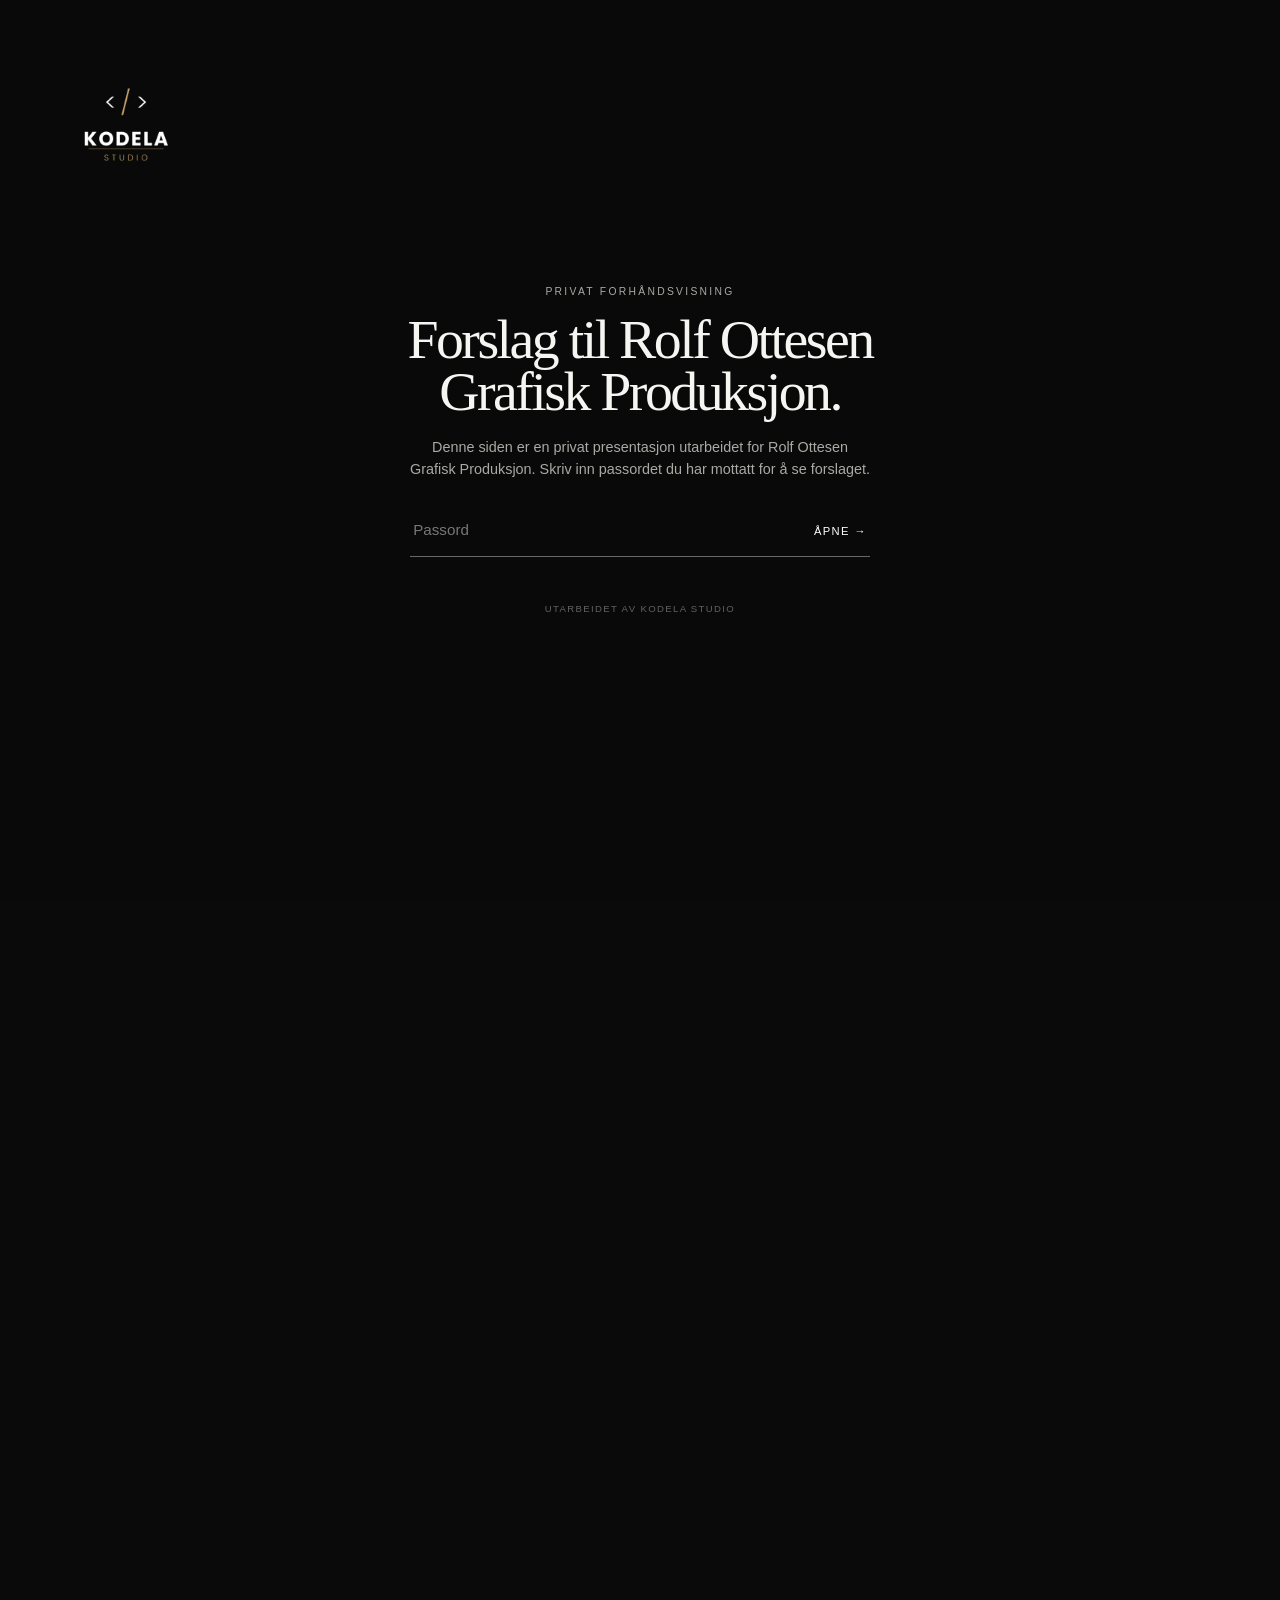
==== commit 8cad5a05: "Improve hero video autoplay and loading" ====
--- a/index.html
+++ b/index.html
@@ -1 +1 @@
-<!DOCTYPE html><html lang="no"><head><meta charset="UTF-8"><meta name="viewport" content="width=device-width,initial-scale=1"><meta name="description" content="Rolf Ottesen Grafisk Produksjon – totalleverandør av trykksaker i Oslo siden 1946. Offsettrykk, digitaltrykk, storformat og mer."><meta name="theme-color" content="#0a0a0a"><meta property="og:title" content="Rolf Ottesen | Grafisk Produksjon"><meta property="og:description" content="Grafisk produksjon siden 1946."><meta property="og:type" content="website"><title>Rolf Ottesen | Grafisk Produksjon siden 1946</title><link rel="icon" type="image/png" sizes="32x32" href="/assets/logo/favicon.png"><link rel="shortcut icon" href="/assets/logo/favicon.png"><link rel="apple-touch-icon" href="/assets/logo/favicon.png"><link rel="stylesheet" href="css/style.css"></head><body><header class="site-header"><a href="index.html" class="logo-link" aria-label="Rolf Ottesen forside"><img src="assets/logo/logo1.png" alt="Rolf Ottesen Grafisk Produksjon" class="site-logo"></a><button class="menu-toggle" aria-expanded="false" aria-controls="main-nav"><span></span><span></span><span class="sr-only">Meny</span></button><nav class="main-nav" id="main-nav" aria-label="Hovednavigasjon"><a href="tjenester.html">Tjenester</a><a href="om.html">Om oss</a><a href="kontakt.html">Kontakt</a><a href="kontakt.html#foresporsel" class="nav-cta">Be om tilbud</a></nav></header><main><section class="hero"><video class="hero-video" autoplay muted loop playsinline preload="metadata"><source src="assets/video/rolfOttsersenHeroVideo.mp4" type="video/mp4"></video><div class="hero-overlay"></div><div class="hero-content"><p class="eyebrow">Grafisk produksjon · siden 1946</p><h1>Lang tradisjon innen<br>grafisk produksjon.</h1><a href="kontakt.html#foresporsel" class="button button-primary">Kontakt oss</a></div></section><section class="section services-section"><div class="services-heading"><p class="eyebrow">Tjenester</p><h2>Vi dekker hele behovet.</h2><a href="tjenester.html" class="text-link">Se alle tjenester</a></div><div class="services-simple"><a href="tjenester.html#offset"><span>Offsettrykk</span><small>For større opplag og jevn kvalitet</small></a><a href="tjenester.html#digital"><span>Digitaltrykk</span><small>Fleksibelt for mindre opplag</small></a><a href="tjenester.html#storformat"><span>Storformat</span><small>Produksjon som skal synes</small></a><a href="tjenester.html#ferdig"><span>Ferdiggjøring</span><small>Etterbehandling og ferdigstilling</small></a><a href="tjenester.html#web2print"><span>Web2Print og varehotell</span><small>Enklere arbeidsflyt og håndtering</small></a><a href="tjenester.html#distribusjon"><span>Distribusjon</span><small>Fra ferdig produksjon til levering</small></a></div></section><section class="production-feature"><div class="production-image-wrap"><img src="assets/images/aluminiumbilde.png" alt="Maskin for grafisk produksjon i storformat" class="production-image" loading="lazy"></div><div class="production-copy"><p class="eyebrow">Storformat</p><h2>Produksjon i store formater.</h2><a href="tjenester.html#storformat" class="text-link">Les mer</a></div></section><section class="section heritage-section heritage-simple"><div class="heritage-copy"><p class="eyebrow">Rolf Ottesen · siden 1946</p><h2>80 år med grafisk produksjon.</h2><p>Erfaring gjennom generasjoner, kombinert med dagens produksjonsteknologi.</p><a href="om.html" class="text-link">Om Ottesen</a></div></section><section class="section contact-section"><div><p class="eyebrow">Kontakt</p><h2>Ta kontakt med oss.</h2></div><div class="contact-details"><p>Rolf Ottesen AS</p><p>Enebakkveien 443<br>1290 Oslo</p><a href="tel:+4722763300">22 76 33 00</a><a href="mailto:post@ottesen.no">post@ottesen.no</a><a href="kontakt.html" class="text-link">Finn riktig kontaktperson</a></div></section></main><footer class="site-footer footer-full"><div><strong>Rolf Ottesen</strong><p>Grafisk produksjon siden 1946</p></div><div><p>Enebakkveien 443<br>1290 Oslo</p></div><div><a href="tel:+4722763300">22 76 33 00</a><a href="mailto:post@ottesen.no">post@ottesen.no</a></div><div class="footer-links"><a href="tjenester.html">Tjenester</a><a href="om.html">Om oss</a><a href="kontakt.html">Kontakt</a></div><div class="footer-bottom"><span>© 2026 Rolf Ottesen Grafisk Produksjon</span><span>Nettside av Kodela Studio</span></div></footer><script src="js/main.js"></script></body></html>+<!DOCTYPE html><html lang="no"><head><meta charset="UTF-8"><meta name="viewport" content="width=device-width,initial-scale=1"><meta name="description" content="Rolf Ottesen Grafisk Produksjon – totalleverandør av trykksaker i Oslo siden 1946. Offsettrykk, digitaltrykk, storformat og mer."><meta name="theme-color" content="#0a0a0a"><meta property="og:title" content="Rolf Ottesen | Grafisk Produksjon"><meta property="og:description" content="Grafisk produksjon siden 1946."><meta property="og:type" content="website"><title>Rolf Ottesen | Grafisk Produksjon siden 1946</title><link rel="icon" type="image/png" sizes="32x32" href="/assets/logo/favicon.png"><link rel="shortcut icon" href="/assets/logo/favicon.png"><link rel="apple-touch-icon" href="/assets/logo/favicon.png"><link rel="preload" href="/assets/video/rolfOttsersenHeroVideo.mp4" as="video" type="video/mp4"><link rel="stylesheet" href="css/style.css"></head><body><header class="site-header"><a href="index.html" class="logo-link" aria-label="Rolf Ottesen forside"><img src="assets/logo/logo1.png" alt="Rolf Ottesen Grafisk Produksjon" class="site-logo"></a><button class="menu-toggle" aria-expanded="false" aria-controls="main-nav"><span></span><span></span><span class="sr-only">Meny</span></button><nav class="main-nav" id="main-nav" aria-label="Hovednavigasjon"><a href="tjenester.html">Tjenester</a><a href="om.html">Om oss</a><a href="kontakt.html">Kontakt</a><a href="kontakt.html#foresporsel" class="nav-cta">Be om tilbud</a></nav></header><main><section class="hero"><video class="hero-video" autoplay muted loop playsinline webkit-playsinline preload="auto" aria-hidden="true"><source src="/assets/video/rolfOttsersenHeroVideo.mp4" type="video/mp4"></video><div class="hero-overlay"></div><div class="hero-content"><p class="eyebrow">Grafisk produksjon · siden 1946</p><h1>Lang tradisjon innen<br>grafisk produksjon.</h1><a href="kontakt.html#foresporsel" class="button button-primary">Kontakt oss</a></div></section><section class="section services-section"><div class="services-heading"><p class="eyebrow">Tjenester</p><h2>Vi dekker hele behovet.</h2><a href="tjenester.html" class="text-link">Se alle tjenester</a></div><div class="services-simple"><a href="tjenester.html#offset"><span>Offsettrykk</span><small>For større opplag og jevn kvalitet</small></a><a href="tjenester.html#digital"><span>Digitaltrykk</span><small>Fleksibelt for mindre opplag</small></a><a href="tjenester.html#storformat"><span>Storformat</span><small>Produksjon som skal synes</small></a><a href="tjenester.html#ferdig"><span>Ferdiggjøring</span><small>Etterbehandling og ferdigstilling</small></a><a href="tjenester.html#web2print"><span>Web2Print og varehotell</span><small>Enklere arbeidsflyt og håndtering</small></a><a href="tjenester.html#distribusjon"><span>Distribusjon</span><small>Fra ferdig produksjon til levering</small></a></div></section><section class="production-feature"><div class="production-image-wrap"><img src="assets/images/aluminiumbilde.png" alt="Maskin for grafisk produksjon i storformat" class="production-image" loading="lazy"></div><div class="production-copy"><p class="eyebrow">Storformat</p><h2>Produksjon i store formater.</h2><a href="tjenester.html#storformat" class="text-link">Les mer</a></div></section><section class="section heritage-section heritage-simple"><div class="heritage-copy"><p class="eyebrow">Rolf Ottesen · siden 1946</p><h2>80 år med grafisk produksjon.</h2><p>Erfaring gjennom generasjoner, kombinert med dagens produksjonsteknologi.</p><a href="om.html" class="text-link">Om Ottesen</a></div></section><section class="section contact-section"><div><p class="eyebrow">Kontakt</p><h2>Ta kontakt med oss.</h2></div><div class="contact-details"><p>Rolf Ottesen AS</p><p>Enebakkveien 443<br>1290 Oslo</p><a href="tel:+4722763300">22 76 33 00</a><a href="mailto:post@ottesen.no">post@ottesen.no</a><a href="kontakt.html" class="text-link">Finn riktig kontaktperson</a></div></section></main><footer class="site-footer footer-full"><div><strong>Rolf Ottesen</strong><p>Grafisk produksjon siden 1946</p></div><div><p>Enebakkveien 443<br>1290 Oslo</p></div><div><a href="tel:+4722763300">22 76 33 00</a><a href="mailto:post@ottesen.no">post@ottesen.no</a></div><div class="footer-links"><a href="tjenester.html">Tjenester</a><a href="om.html">Om oss</a><a href="kontakt.html">Kontakt</a></div><div class="footer-bottom"><span>© 2026 Rolf Ottesen Grafisk Produksjon</span><span>Nettside av Kodela Studio</span></div></footer><script src="js/main.js"></script></body></html>
